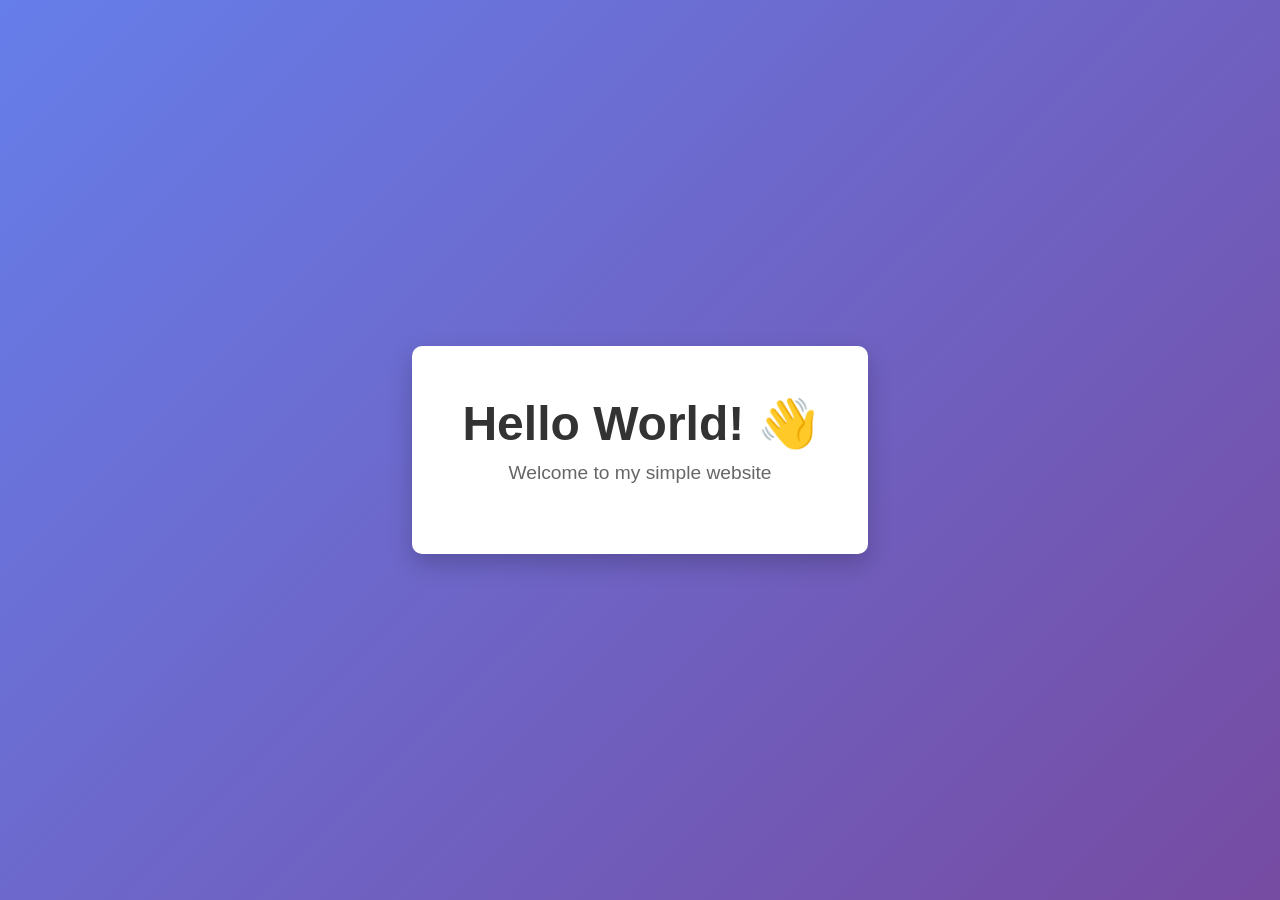
==== index.html @ 0437c4df "Create index.html with simple hello world content" ====
<!DOCTYPE html>
<html lang="en">
<head>
    <meta charset="UTF-8">
    <meta name="viewport" content="width=device-width, initial-scale=1.0">
    <title>Hello World</title>
    <style>
        body {
            display: flex;
            justify-content: center;
            align-items: center;
            height: 100vh;
            margin: 0;
            background: linear-gradient(135deg, #667eea 0%, #764ba2 100%);
            font-family: 'Segoe UI', Tahoma, Geneva, Verdana, sans-serif;
        }
        .container {
            text-align: center;
            background: white;
            padding: 50px;
            border-radius: 10px;
            box-shadow: 0 10px 25px rgba(0, 0, 0, 0.2);
        }
        h1 {
            color: #333;
            font-size: 3em;
            margin: 0;
        }
        p {
            color: #666;
            font-size: 1.2em;
            margin-top: 10px;
        }
    </style>
</head>
<body>
    <div class="container">
        <h1>Hello World! 👋</h1>
        <p>Welcome to my simple website</p>
    </div>
</body>
</html>
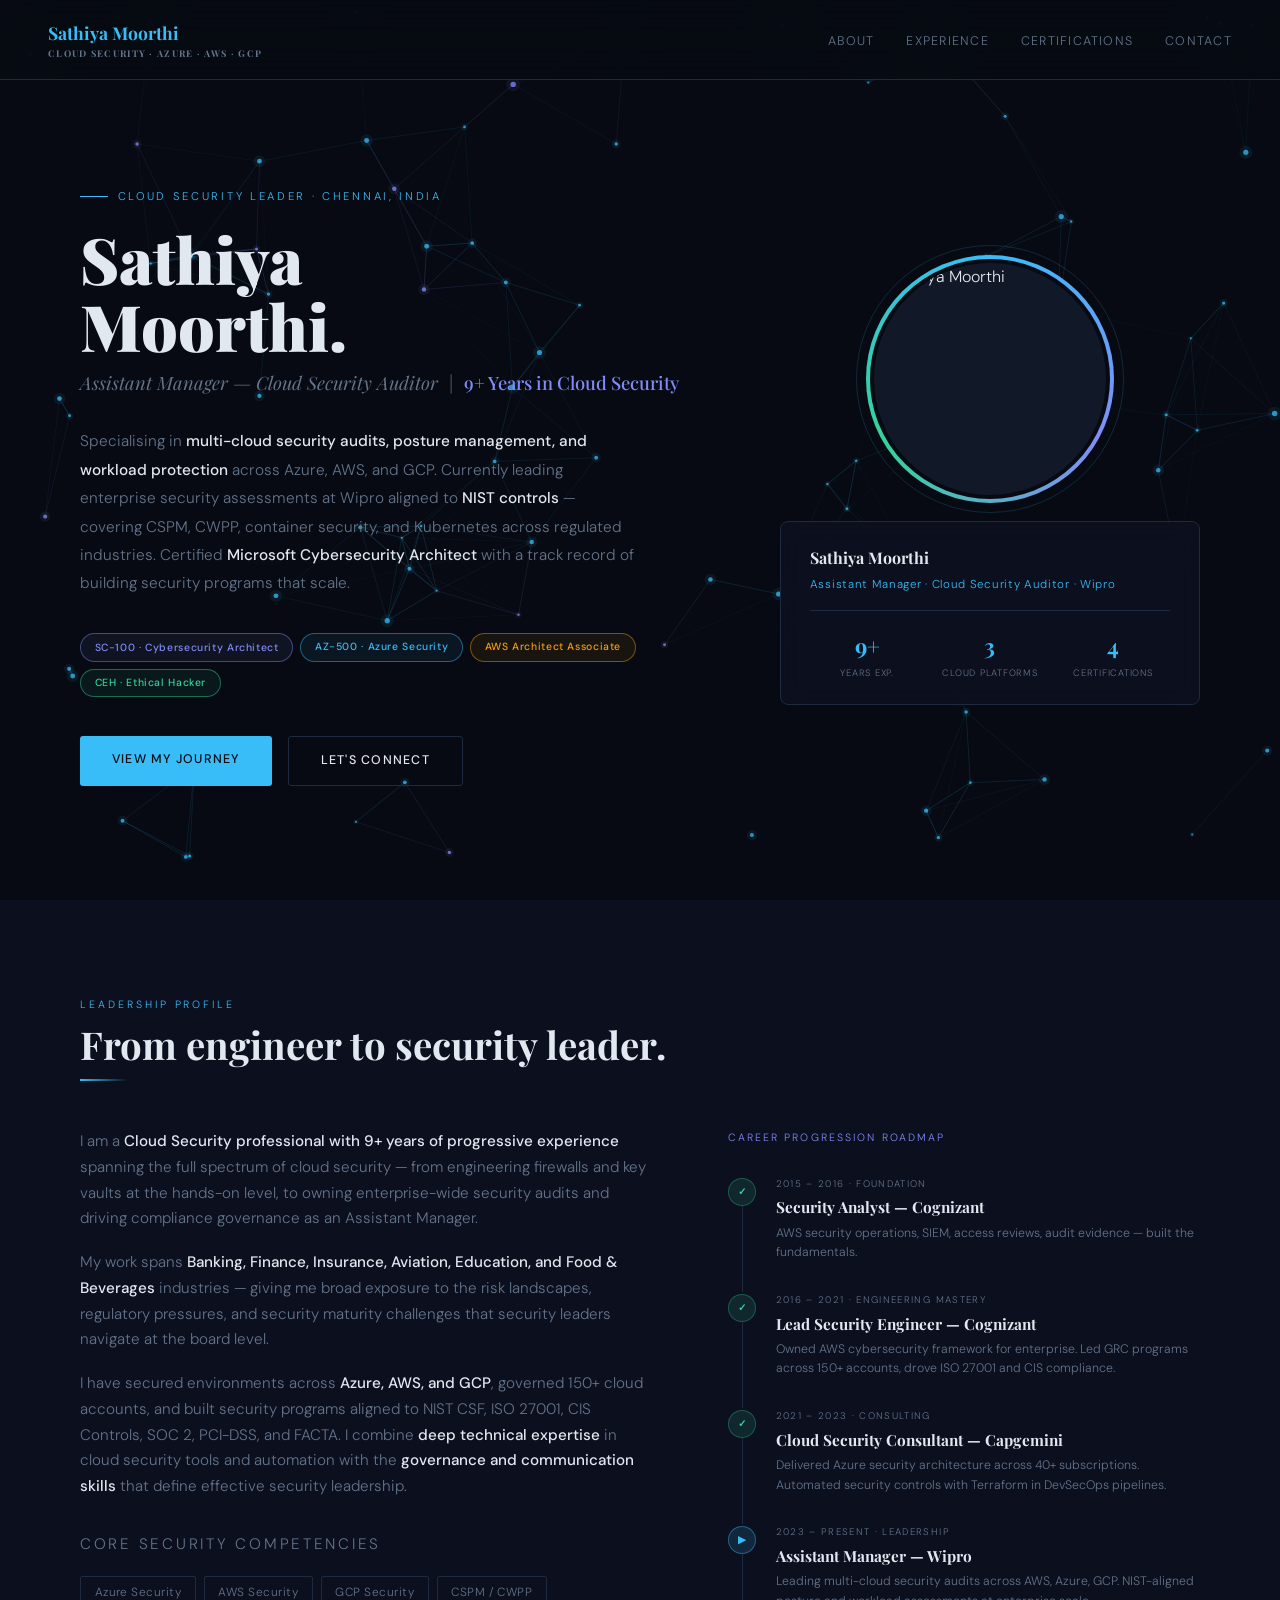
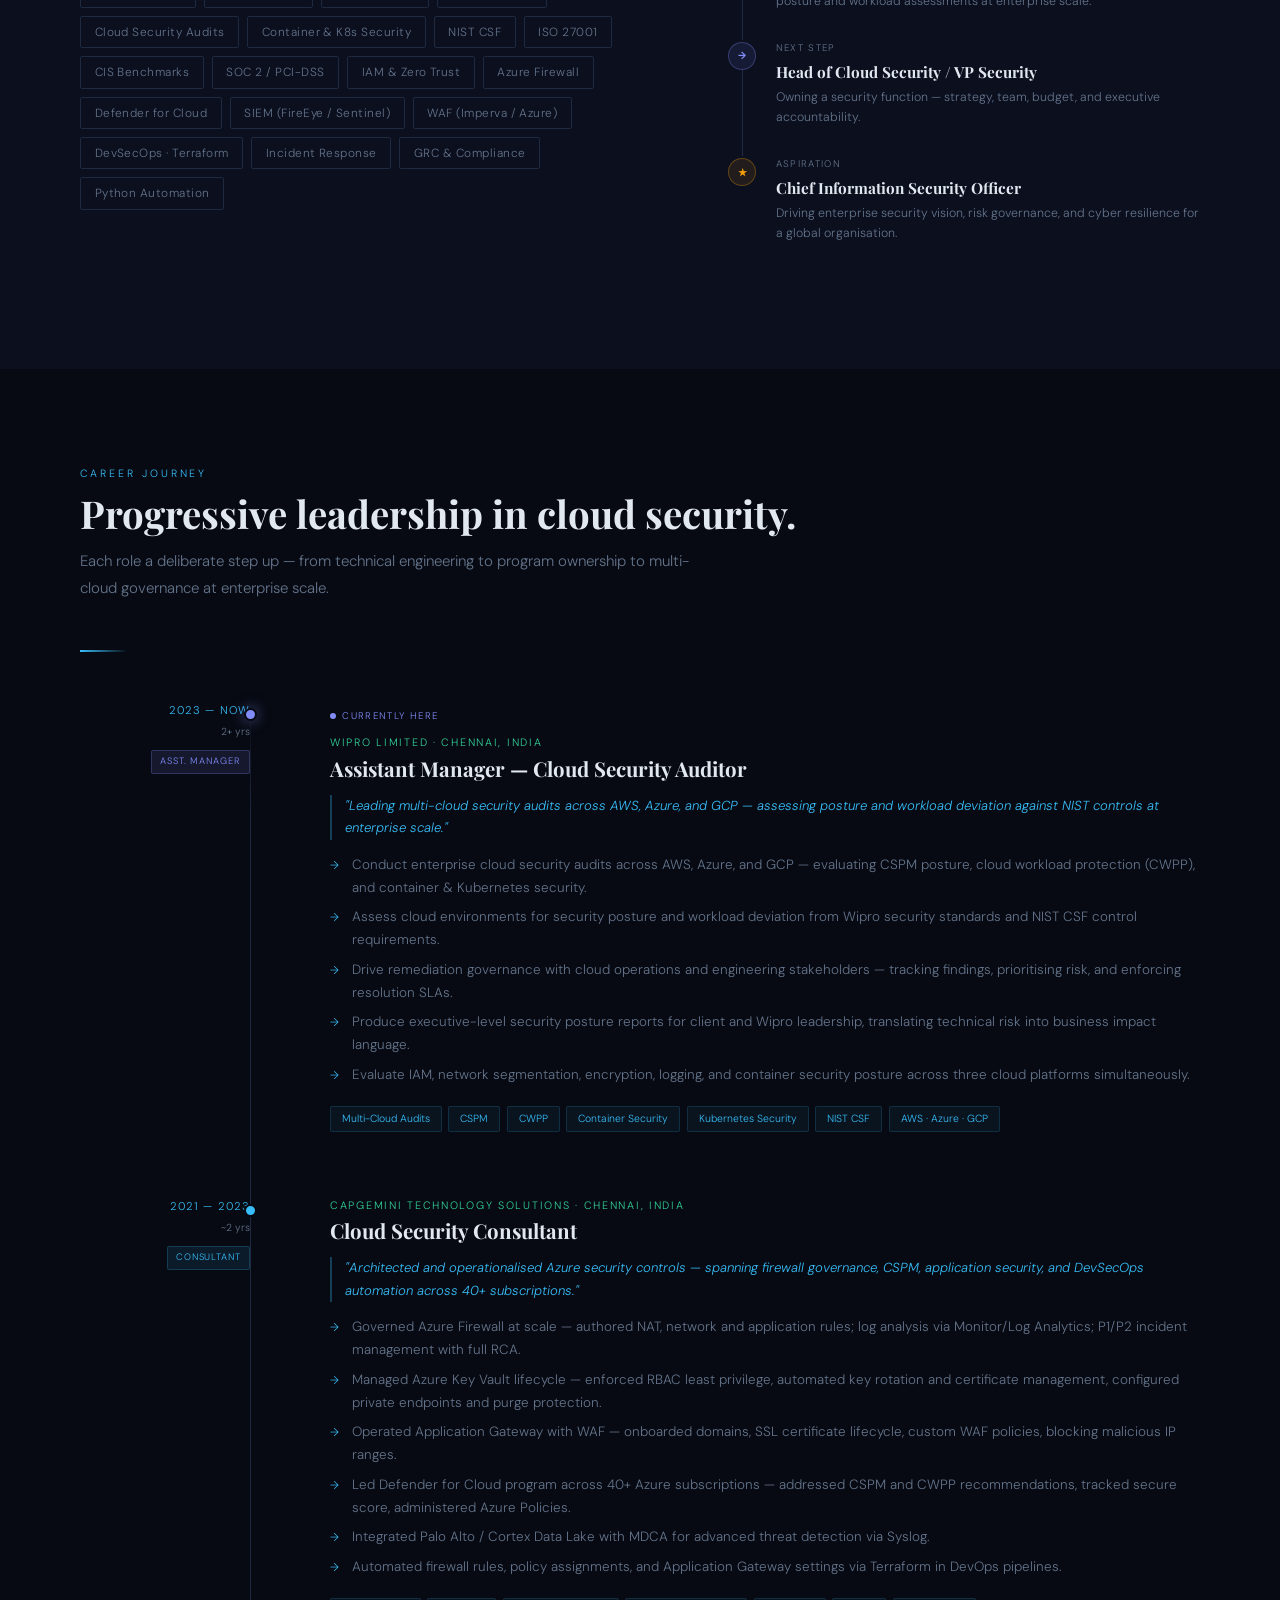
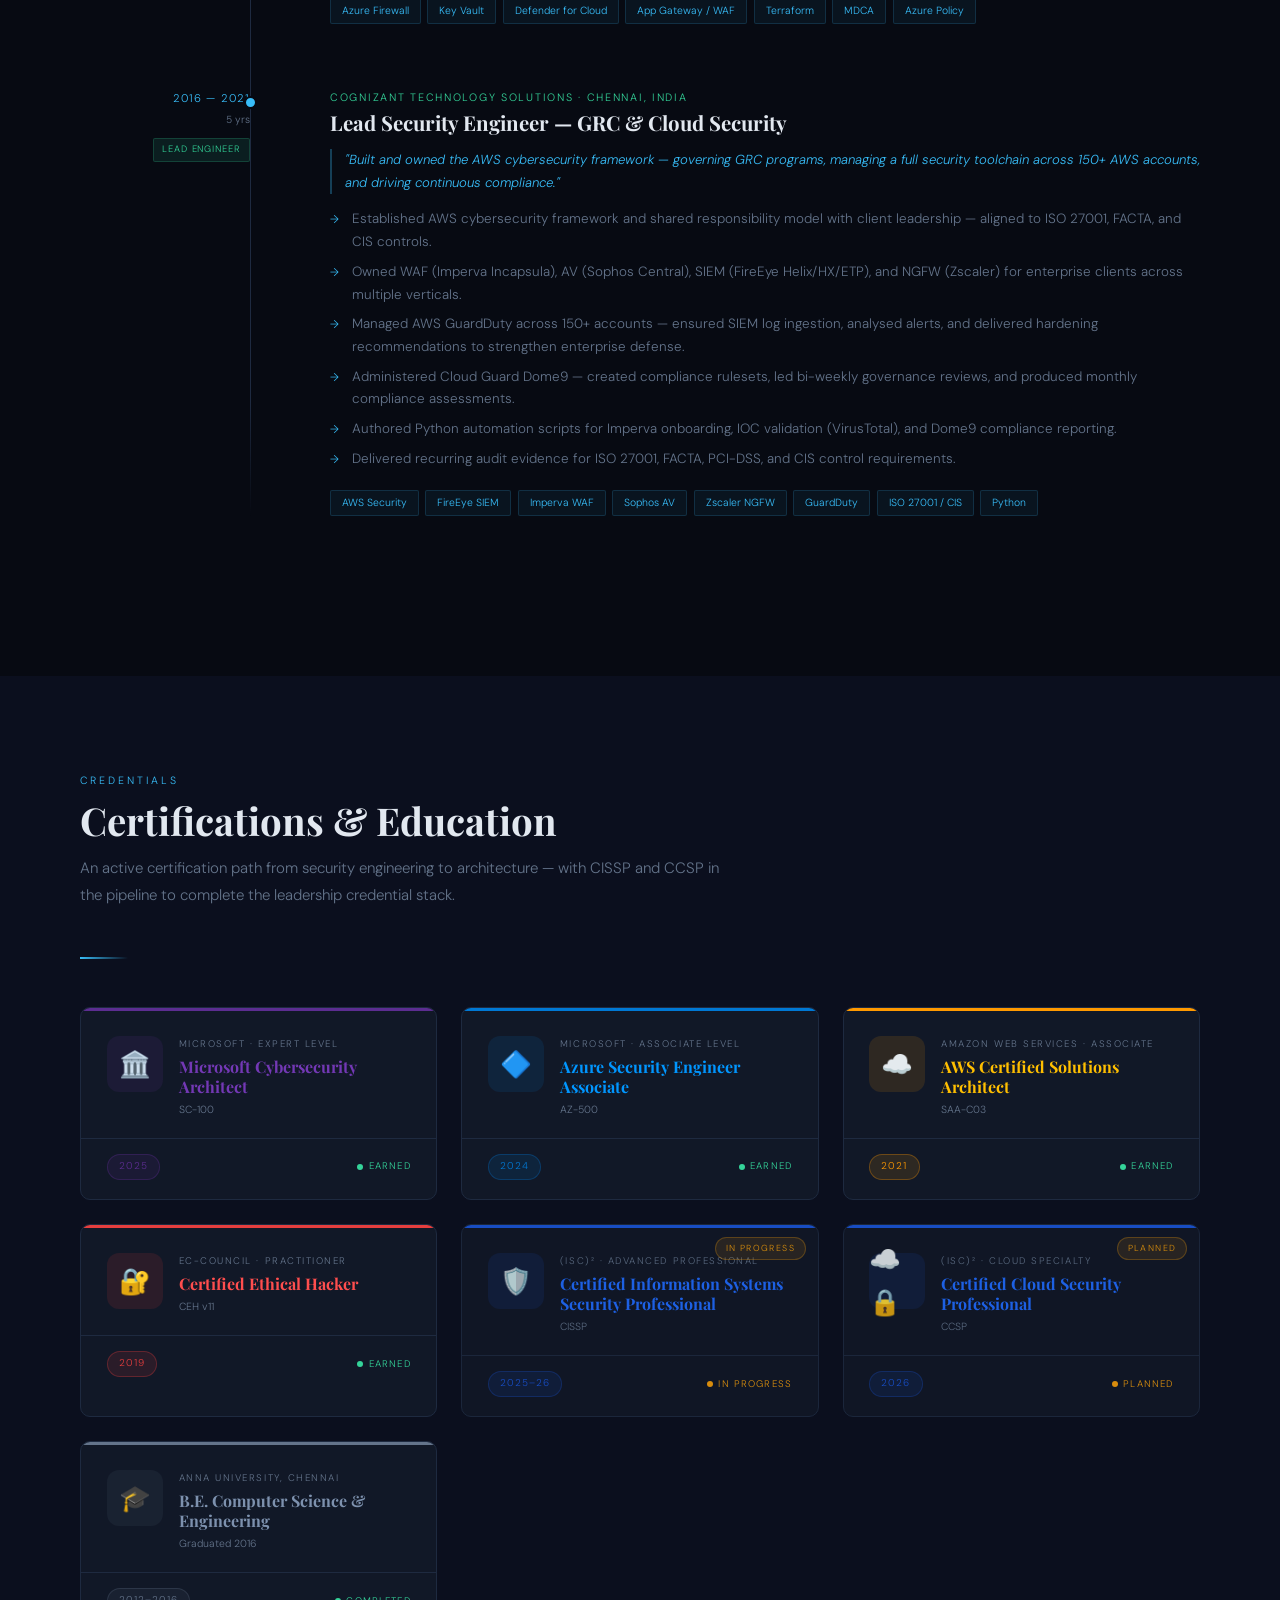
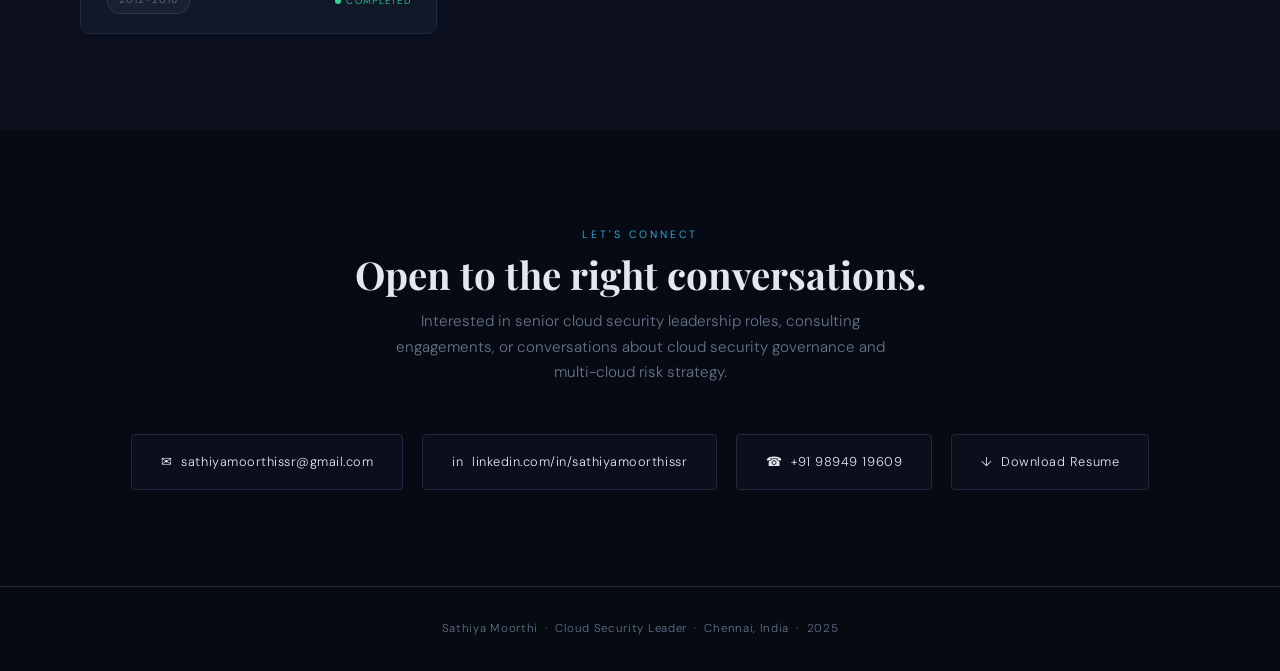
==== commit 19c2fead: "initial comit" ====
--- a/index.html
+++ b/index.html
@@ -1,42 +1,1037 @@
 <!DOCTYPE html>
 <html lang="en">
 <head>
-    <meta charset="UTF-8">
-    <meta name="viewport" content="width=device-width, initial-scale=1.0">
-    <title>Hello World</title>
-    <style>
-        body {
-            display: flex;
-            justify-content: center;
-            align-items: center;
-            height: 100vh;
-            margin: 0;
-            background: linear-gradient(135deg, #667eea 0%, #764ba2 100%);
-            font-family: 'Segoe UI', Tahoma, Geneva, Verdana, sans-serif;
-        }
-        .container {
-            text-align: center;
-            background: white;
-            padding: 50px;
-            border-radius: 10px;
-            box-shadow: 0 10px 25px rgba(0, 0, 0, 0.2);
-        }
-        h1 {
-            color: #333;
-            font-size: 3em;
-            margin: 0;
-        }
-        p {
-            color: #666;
-            font-size: 1.2em;
-            margin-top: 10px;
-        }
-    </style>
+  <meta charset="UTF-8" />
+  <meta name="viewport" content="width=device-width, initial-scale=1.0" />
+  <title>Sathiya Moorthi — Cloud Security Leader</title>
+  <link href="https://fonts.googleapis.com/css2?family=Playfair+Display:wght@400;700;900&family=DM+Sans:wght@300;400;500;600&display=swap" rel="stylesheet" />
+  <style>
+    *, *::before, *::after { box-sizing: border-box; margin: 0; padding: 0; }
+
+    :root {
+      --bg: #070a12;
+      --surface: #0d1120;
+      --surface2: #111827;
+      --border: #1e2a40;
+      --accent: #38bdf8;
+      --accent2: #818cf8;
+      --accent3: #34d399;
+      --gold: #f59e0b;
+      --text: #e2e8f0;
+      --muted: #64748b;
+      --font-display: 'Playfair Display', serif;
+      --font-body: 'DM Sans', sans-serif;
+    }
+
+    html { scroll-behavior: smooth; }
+
+    body {
+      background: var(--bg);
+      color: var(--text);
+      font-family: var(--font-body);
+      font-weight: 300;
+      line-height: 1.7;
+      overflow-x: hidden;
+    }
+
+    /* ══════════════════════════════════════
+       NETWORK CANVAS — full-page background
+    ══════════════════════════════════════ */
+    #network-canvas {
+      position: fixed;
+      inset: 0;
+      z-index: 0;
+      pointer-events: none;
+    }
+
+    /* everything above the canvas */
+    nav, section, footer { position: relative; z-index: 2; }
+
+    /* ══════════════════════════════════════
+       NAV
+    ══════════════════════════════════════ */
+    nav {
+      position: fixed;
+      top: 0; left: 0; right: 0;
+      z-index: 50;
+      display: flex;
+      justify-content: space-between;
+      align-items: center;
+      padding: 1.1rem 3rem;
+      backdrop-filter: blur(20px);
+      background: rgba(7,10,18,0.80);
+      border-bottom: 1px solid var(--border);
+    }
+    .nav-logo {
+      font-family: var(--font-display);
+      font-size: 1.1rem;
+      font-weight: 700;
+      color: var(--accent);
+    }
+    .nav-badge {
+      font-size: 0.58rem;
+      letter-spacing: 0.14em;
+      text-transform: uppercase;
+      color: var(--muted);
+      display: block;
+      margin-top: -2px;
+    }
+    .nav-links { display: flex; gap: 2rem; list-style: none; }
+    .nav-links a {
+      color: var(--muted);
+      text-decoration: none;
+      font-size: 0.78rem;
+      letter-spacing: 0.1em;
+      text-transform: uppercase;
+      transition: color 0.2s;
+    }
+    .nav-links a:hover { color: var(--accent); }
+
+    /* ══════════════════════════════════════
+       HERO
+    ══════════════════════════════════════ */
+    #hero {
+      min-height: 100vh;
+      display: grid;
+      grid-template-columns: 1fr 420px;
+      align-items: center;
+      padding: 8rem 5rem 4rem;
+      gap: 4rem;
+    }
+
+    .hero-text { position: relative; }
+
+    .hero-label {
+      display: inline-flex;
+      align-items: center;
+      gap: 0.6rem;
+      font-size: 0.7rem;
+      letter-spacing: 0.24em;
+      text-transform: uppercase;
+      color: var(--accent);
+      margin-bottom: 1.2rem;
+      opacity: 0;
+      animation: fadeUp 0.8s 0.2s forwards;
+    }
+    .hero-label::before { content: ''; width: 28px; height: 1px; background: var(--accent); }
+
+    .hero-name {
+      font-family: var(--font-display);
+      font-size: clamp(2.8rem, 5vw, 4.8rem);
+      font-weight: 900;
+      line-height: 1.05;
+      margin-bottom: 0.5rem;
+      opacity: 0;
+      animation: fadeUp 0.8s 0.35s forwards;
+    }
+
+    .hero-role {
+      font-size: clamp(0.9rem, 1.6vw, 1.15rem);
+      color: var(--muted);
+      font-style: italic;
+      font-family: var(--font-display);
+      margin-bottom: 1.8rem;
+      opacity: 0;
+      animation: fadeUp 0.8s 0.5s forwards;
+    }
+    .hero-role span { color: var(--accent2); font-style: normal; font-weight: 500; }
+
+    .hero-bio {
+      font-size: 0.96rem;
+      color: var(--muted);
+      max-width: 560px;
+      margin-bottom: 2.2rem;
+      line-height: 1.85;
+      opacity: 0;
+      animation: fadeUp 0.8s 0.65s forwards;
+    }
+    .hero-bio strong { color: var(--text); font-weight: 500; }
+
+    /* pill badges row */
+    .badge-row {
+      display: flex;
+      flex-wrap: wrap;
+      gap: 0.45rem;
+      margin-bottom: 2.4rem;
+      opacity: 0;
+      animation: fadeUp 0.8s 0.8s forwards;
+    }
+    .pill {
+      padding: 0.28rem 0.85rem;
+      border-radius: 100px;
+      font-size: 0.65rem;
+      letter-spacing: 0.06em;
+      font-weight: 500;
+      border: 1px solid;
+    }
+    .pill-blue  { border-color: rgba(56,189,248,0.45); color: var(--accent);  background: rgba(56,189,248,0.07); }
+    .pill-violet{ border-color: rgba(129,140,248,0.45); color: var(--accent2); background: rgba(129,140,248,0.07); }
+    .pill-green { border-color: rgba(52,211,153,0.45);  color: var(--accent3); background: rgba(52,211,153,0.07); }
+    .pill-gold  { border-color: rgba(245,158,11,0.45);  color: var(--gold);    background: rgba(245,158,11,0.07); }
+
+    .hero-cta {
+      display: flex; gap: 1rem;
+      opacity: 0; animation: fadeUp 0.8s 0.95s forwards;
+    }
+    .btn-primary, .btn-outline {
+      padding: 0.85rem 2rem;
+      border-radius: 3px;
+      font-family: var(--font-body);
+      font-size: 0.78rem;
+      letter-spacing: 0.1em;
+      text-transform: uppercase;
+      text-decoration: none;
+      font-weight: 500;
+      transition: all 0.25s;
+    }
+    .btn-primary { background: var(--accent); color: #070a12; border: none; }
+    .btn-primary:hover { background: #67d2fc; transform: translateY(-2px); box-shadow: 0 8px 28px rgba(56,189,248,0.28); }
+    .btn-outline { background: transparent; color: var(--text); border: 1px solid var(--border); }
+    .btn-outline:hover { border-color: var(--accent); color: var(--accent); transform: translateY(-2px); }
+
+    /* ── HERO VISUAL CARD ── */
+    .hero-visual {
+      display: flex;
+      flex-direction: column;
+      align-items: center;
+      gap: 1.4rem;
+      opacity: 0;
+      animation: fadeIn 1s 0.6s forwards;
+    }
+
+    /* Photo frame */
+    .photo-frame {
+      position: relative;
+      width: 240px;
+      height: 240px;
+    }
+    .photo-ring {
+      position: absolute;
+      inset: -4px;
+      border-radius: 50%;
+      background: conic-gradient(from 0deg, var(--accent), var(--accent2), var(--accent3), var(--accent));
+      animation: spin 14s linear infinite;
+      z-index: 0;
+    }
+    @keyframes spin { to { transform: rotate(360deg); } }
+    .photo-inner {
+      position: relative;
+      z-index: 1;
+      width: 100%;
+      height: 100%;
+      border-radius: 50%;
+      overflow: hidden;
+      background: var(--surface2);
+      border: 4px solid var(--bg);
+      display: flex;
+      align-items: center;
+      justify-content: center;
+    }
+    /* When you add your photo, set src on the <img> tag.
+       The fallback initials will hide automatically. */
+    .photo-inner img {
+      width: 100%;
+      height: 100%;
+      object-fit: cover;
+      object-position: center top;
+      display: block;
+    }
+    .photo-fallback {
+      font-family: var(--font-display);
+      font-size: 4rem;
+      font-weight: 900;
+      color: var(--accent);
+      line-height: 1;
+      text-align: center;
+    }
+    .photo-fallback small {
+      display: block;
+      font-size: 0.5rem;
+      letter-spacing: 0.18em;
+      text-transform: uppercase;
+      color: var(--muted);
+      margin-top: 4px;
+      font-family: var(--font-body);
+    }
+
+    /* pulse ring */
+    .photo-frame::after {
+      content: '';
+      position: absolute;
+      inset: -14px;
+      border-radius: 50%;
+      border: 1px solid rgba(56,189,248,0.18);
+      animation: pulseRing 3s ease-in-out infinite;
+    }
+    @keyframes pulseRing {
+      0%, 100% { transform: scale(1); opacity: 0.5; }
+      50% { transform: scale(1.06); opacity: 0; }
+    }
+
+    /* Info card */
+    .profile-card {
+      background: rgba(13,17,32,0.85);
+      border: 1px solid var(--border);
+      border-radius: 8px;
+      padding: 1.4rem 1.8rem;
+      width: 100%;
+      backdrop-filter: blur(12px);
+    }
+    .profile-card-name {
+      font-family: var(--font-display);
+      font-size: 1rem;
+      font-weight: 700;
+      margin-bottom: 0.2rem;
+    }
+    .profile-card-title {
+      font-size: 0.72rem;
+      color: var(--accent);
+      letter-spacing: 0.06em;
+      margin-bottom: 1rem;
+    }
+    .profile-stats {
+      display: grid;
+      grid-template-columns: repeat(3, 1fr);
+      gap: 0.5rem;
+      text-align: center;
+      border-top: 1px solid var(--border);
+      padding-top: 1rem;
+    }
+    .pstat-num { font-family: var(--font-display); font-size: 1.4rem; font-weight: 700; color: var(--accent); }
+    .pstat-lbl { font-size: 0.58rem; text-transform: uppercase; letter-spacing: 0.08em; color: var(--muted); margin-top: 1px; }
+
+    @keyframes fadeUp { from { opacity: 0; transform: translateY(26px); } to { opacity: 1; transform: translateY(0); } }
+    @keyframes fadeIn { from { opacity: 0; } to { opacity: 1; } }
+
+    /* ══════════════════════════════════════
+       SHARED SECTION STYLES
+    ══════════════════════════════════════ */
+    section { padding: 6rem 5rem; }
+    .section-label { font-size: 0.66rem; letter-spacing: 0.28em; text-transform: uppercase; color: var(--accent); margin-bottom: 0.5rem; }
+    .section-title { font-family: var(--font-display); font-size: clamp(1.8rem, 3vw, 2.7rem); font-weight: 700; margin-bottom: 0.8rem; line-height: 1.15; }
+    .section-intro { color: var(--muted); max-width: 640px; margin-bottom: 3rem; font-size: 0.94rem; line-height: 1.8; }
+    .section-divider { width: 48px; height: 2px; background: linear-gradient(90deg, var(--accent), transparent); margin-bottom: 3rem; }
+
+    /* ══════════════════════════════════════
+       ABOUT
+    ══════════════════════════════════════ */
+    #about { background: rgba(13,17,32,0.92); backdrop-filter: blur(8px); }
+    .about-grid { display: grid; grid-template-columns: 1.1fr 0.9fr; gap: 4.5rem; align-items: start; }
+    .about-text p { color: var(--muted); margin-bottom: 1.1rem; font-size: 0.95rem; }
+    .about-text strong { color: var(--text); font-weight: 500; }
+    .skills-section-title { font-size: 0.65rem; letter-spacing: 0.18em; text-transform: uppercase; color: var(--accent3); margin-bottom: 1rem; margin-top: 2rem; }
+    .skills-list { display: flex; flex-wrap: wrap; gap: 0.5rem; }
+    .skill-tag { padding: 0.32rem 0.85rem; border: 1px solid var(--border); border-radius: 2px; font-size: 0.74rem; color: var(--muted); letter-spacing: 0.04em; transition: all 0.2s; cursor: default; }
+    .skill-tag:hover { border-color: var(--accent); color: var(--accent); }
+
+    /* Roadmap */
+    .roadmap-title { font-size: 0.66rem; letter-spacing: 0.2em; text-transform: uppercase; color: var(--accent2); margin-bottom: 1.8rem; }
+    .ciso-roadmap { display: flex; flex-direction: column; }
+    .roadmap-item { display: flex; gap: 1.2rem; padding-bottom: 1.8rem; position: relative; }
+    .roadmap-item:not(:last-child)::before { content: ''; position: absolute; left: 14px; top: 30px; bottom: 0; width: 1px; background: var(--border); }
+    .roadmap-dot { width: 28px; height: 28px; min-width: 28px; border-radius: 50%; display: flex; align-items: center; justify-content: center; font-size: 0.65rem; font-weight: 700; margin-top: 2px; }
+    .dot-done { background: rgba(52,211,153,0.12); color: var(--accent3); border: 1px solid rgba(52,211,153,0.3); }
+    .dot-now  { background: rgba(56,189,248,0.14); color: var(--accent);  border: 1px solid rgba(56,189,248,0.4); }
+    .dot-next { background: rgba(129,140,248,0.10); color: var(--accent2); border: 1px solid rgba(129,140,248,0.3); }
+    .dot-goal { background: rgba(245,158,11,0.10); color: var(--gold);    border: 1px solid rgba(245,158,11,0.3); }
+    .roadmap-phase { font-size: 0.6rem; letter-spacing: 0.14em; text-transform: uppercase; color: var(--muted); margin-bottom: 0.15rem; }
+    .roadmap-role { font-family: var(--font-display); font-size: 0.96rem; font-weight: 700; margin-bottom: 0.2rem; }
+    .roadmap-desc { font-size: 0.77rem; color: var(--muted); line-height: 1.6; }
+
+    /* ══════════════════════════════════════
+       EXPERIENCE
+    ══════════════════════════════════════ */
+    #experience { background: transparent; }
+    .timeline { position: relative; }
+    .timeline::before { content: ''; position: absolute; left: 170px; top: 0; bottom: 0; width: 1px; background: linear-gradient(to bottom, transparent, var(--border) 8%, var(--border) 92%, transparent); }
+    .exp-item { display: grid; grid-template-columns: 170px 1fr; gap: 0 3rem; margin-bottom: 4rem; position: relative; opacity: 0; transform: translateX(-18px); transition: opacity 0.6s, transform 0.6s; }
+    .exp-item.visible { opacity: 1; transform: translateX(0); }
+    .exp-dates { text-align: right; padding-top: 0.1rem; }
+    .exp-year { font-size: 0.7rem; letter-spacing: 0.1em; text-transform: uppercase; color: var(--accent); }
+    .exp-duration { font-size: 0.64rem; color: var(--muted); margin-top: 0.15rem; }
+    .exp-level { font-size: 0.58rem; letter-spacing: 0.1em; text-transform: uppercase; margin-top: 0.6rem; padding: 0.2rem 0.5rem; border-radius: 2px; display: inline-block; }
+    .level-mgr  { background: rgba(129,140,248,0.12); color: var(--accent2); border: 1px solid rgba(129,140,248,0.25); }
+    .level-lead { background: rgba(56,189,248,0.10);  color: var(--accent);  border: 1px solid rgba(56,189,248,0.2); }
+    .level-eng  { background: rgba(52,211,153,0.10);  color: var(--accent3); border: 1px solid rgba(52,211,153,0.2); }
+    .exp-dot { position: absolute; left: 164px; top: 8px; width: 13px; height: 13px; border-radius: 50%; background: var(--accent); border: 2px solid var(--bg); z-index: 1; }
+    .exp-dot.now { background: var(--accent2); box-shadow: 0 0 14px rgba(129,140,248,0.55); }
+    .exp-content { padding-left: 2rem; }
+    .exp-live { display: inline-flex; align-items: center; gap: 0.4rem; font-size: 0.6rem; letter-spacing: 0.14em; text-transform: uppercase; color: var(--accent2); margin-bottom: 0.6rem; }
+    .exp-live::before { content: ''; width: 6px; height: 6px; border-radius: 50%; background: var(--accent2); animation: livepulse 1.5s ease-in-out infinite; }
+    @keyframes livepulse { 0%,100%{opacity:1;transform:scale(1)} 50%{opacity:0.4;transform:scale(1.4)} }
+    .exp-company { font-size: 0.67rem; letter-spacing: 0.16em; text-transform: uppercase; color: var(--accent3); margin-bottom: 0.25rem; }
+    .exp-role { font-family: var(--font-display); font-size: 1.28rem; font-weight: 700; margin-bottom: 0.8rem; line-height: 1.3; }
+    .exp-impact { font-size: 0.82rem; color: var(--accent); margin-bottom: 0.9rem; font-style: italic; border-left: 2px solid rgba(56,189,248,0.3); padding-left: 0.8rem; }
+    .exp-bullets { list-style: none; margin-bottom: 1.2rem; display: flex; flex-direction: column; gap: 0.42rem; }
+    .exp-bullets li { font-size: 0.84rem; color: var(--muted); padding-left: 1.4rem; position: relative; }
+    .exp-bullets li::before { content: '→'; position: absolute; left: 0; color: var(--accent); font-size: 0.72rem; top: 2px; }
+    .exp-tags { display: flex; flex-wrap: wrap; gap: 0.42rem; }
+    .exp-tag { font-size: 0.65rem; padding: 0.2rem 0.68rem; background: rgba(56,189,248,0.06); border: 1px solid rgba(56,189,248,0.16); color: var(--accent); border-radius: 2px; }
+
+    /* ══════════════════════════════════════
+       CERTIFICATIONS
+    ══════════════════════════════════════ */
+    #certifications { background: rgba(13,17,32,0.92); backdrop-filter: blur(8px); }
+    .cert-grid { display: grid; grid-template-columns: repeat(auto-fill, minmax(280px, 1fr)); gap: 1.5rem; }
+
+    /* Badge card */
+    .cert-card {
+      background: var(--surface2);
+      border: 1px solid var(--border);
+      border-radius: 10px;
+      padding: 0;
+      overflow: hidden;
+      transition: transform 0.25s, box-shadow 0.25s;
+      position: relative;
+    }
+    .cert-card:hover { transform: translateY(-6px); box-shadow: 0 20px 48px rgba(0,0,0,0.4); }
+
+    .cert-card-top {
+      padding: 1.6rem 1.6rem 1.2rem;
+      display: flex;
+      align-items: flex-start;
+      gap: 1rem;
+    }
+    .cert-icon {
+      width: 56px; height: 56px; min-width: 56px;
+      border-radius: 12px;
+      display: flex; align-items: center; justify-content: center;
+      font-size: 1.6rem;
+      flex-shrink: 0;
+    }
+    .cert-meta { flex: 1; }
+    .cert-issuer { font-size: 0.6rem; letter-spacing: 0.16em; text-transform: uppercase; color: var(--muted); margin-bottom: 0.3rem; }
+    .cert-name { font-family: var(--font-display); font-size: 1rem; font-weight: 700; line-height: 1.25; margin-bottom: 0.25rem; }
+    .cert-code { font-size: 0.65rem; color: var(--muted); }
+
+    .cert-card-bottom {
+      padding: 0.9rem 1.6rem 1.2rem;
+      border-top: 1px solid var(--border);
+      display: flex;
+      align-items: center;
+      justify-content: space-between;
+    }
+    .cert-year-badge {
+      font-size: 0.62rem;
+      letter-spacing: 0.1em;
+      text-transform: uppercase;
+      padding: 0.22rem 0.7rem;
+      border-radius: 100px;
+      border: 1px solid;
+    }
+    .cert-status {
+      font-size: 0.6rem;
+      letter-spacing: 0.12em;
+      text-transform: uppercase;
+      display: flex;
+      align-items: center;
+      gap: 0.35rem;
+    }
+    .cert-status::before { content: ''; width: 6px; height: 6px; border-radius: 50%; }
+    .status-earned .cert-status::before { background: var(--accent3); }
+    .status-planned .cert-status { color: var(--gold); }
+    .status-planned .cert-status::before { background: var(--gold); animation: livepulse 2s ease-in-out infinite; }
+
+    /* Colour themes per cert */
+    .cert-ms    { --c: #0078d4; --clight: rgba(0,120,212,0.12); --cborder: rgba(0,120,212,0.3); }
+    .cert-ms-arch { --c: #5c2d91; --clight: rgba(92,45,145,0.14); --cborder: rgba(92,45,145,0.35); }
+    .cert-aws   { --c: #ff9900; --clight: rgba(255,153,0,0.12);  --cborder: rgba(255,153,0,0.3); }
+    .cert-ec2   { --c: #e53e3e; --clight: rgba(229,62,62,0.12);  --cborder: rgba(229,62,62,0.3); }
+    .cert-gcp   { --c: #34a853; --clight: rgba(52,168,83,0.12);  --cborder: rgba(52,168,83,0.3); }
+    .cert-isc2  { --c: #1a56db; --clight: rgba(26,86,219,0.12);  --cborder: rgba(26,86,219,0.3); }
+    .cert-edu   { --c: #64748b; --clight: rgba(100,116,139,0.10); --cborder: rgba(100,116,139,0.25); }
+
+    .cert-card .cert-icon { background: var(--clight); }
+    .cert-card .cert-name { color: var(--c); filter: brightness(1.25); }
+    .cert-card-top { border-top: 3px solid var(--c); }
+    .cert-year-badge { border-color: var(--cborder); color: var(--c); background: var(--clight); }
+    .status-earned .cert-status { color: var(--accent3); }
+
+    /* planned dim overlay */
+    .cert-card.planned { opacity: 0.88; }
+    .cert-card.planned::before {
+      content: 'IN PROGRESS';
+      position: absolute;
+      top: 12px; right: 12px;
+      font-size: 0.55rem;
+      letter-spacing: 0.16em;
+      padding: 0.2rem 0.6rem;
+      border-radius: 100px;
+      background: rgba(245,158,11,0.12);
+      border: 1px solid rgba(245,158,11,0.3);
+      color: var(--gold);
+    }
+    .cert-card.planned-future::before { content: 'PLANNED'; }
+
+    /* ══════════════════════════════════════
+       CONTACT
+    ══════════════════════════════════════ */
+    #contact { background: transparent; text-align: center; }
+    .contact-sub { color: var(--muted); max-width: 520px; margin: 0 auto 3rem; font-size: 0.95rem; }
+    .contact-links { display: flex; justify-content: center; gap: 1.2rem; flex-wrap: wrap; }
+    .contact-link { display: flex; align-items: center; gap: 0.6rem; padding: 1rem 1.8rem; border: 1px solid var(--border); border-radius: 4px; text-decoration: none; color: var(--text); font-size: 0.8rem; letter-spacing: 0.04em; transition: all 0.22s; background: rgba(13,17,32,0.7); }
+    .contact-link:hover { border-color: var(--accent); color: var(--accent); transform: translateY(-3px); box-shadow: 0 10px 28px rgba(56,189,248,0.12); }
+
+    footer { text-align: center; padding: 2rem; border-top: 1px solid var(--border); font-size: 0.72rem; color: var(--muted); letter-spacing: 0.06em; background: rgba(7,10,18,0.9); }
+
+    /* ══════════════════════════════════════
+       RESPONSIVE
+    ══════════════════════════════════════ */
+    @media (max-width: 960px) {
+      nav { padding: 1rem 1.4rem; }
+      .nav-links { gap: 1.2rem; }
+      #hero { grid-template-columns: 1fr; padding: 7rem 2rem 3rem; }
+      .hero-visual { display: none; }
+      section { padding: 4rem 2rem; }
+      .about-grid { grid-template-columns: 1fr; gap: 3rem; }
+      .timeline::before { left: 0; }
+      .exp-item { grid-template-columns: 1fr; }
+      .exp-dates { text-align: left; }
+      .exp-dot { display: none; }
+      .exp-content { padding-left: 0; }
+    }
+  </style>
 </head>
 <body>
-    <div class="container">
-        <h1>Hello World! 👋</h1>
-        <p>Welcome to my simple website</p>
-    </div>
+
+<!-- ANIMATED NETWORK BACKGROUND -->
+<canvas id="network-canvas"></canvas>
+
+<!-- NAV -->
+<nav>
+  <div class="nav-logo">
+    Sathiya Moorthi
+    <span class="nav-badge">Cloud Security · Azure · AWS · GCP</span>
+  </div>
+  <ul class="nav-links">
+    <li><a href="#about">About</a></li>
+    <li><a href="#experience">Experience</a></li>
+    <li><a href="#certifications">Certifications</a></li>
+    <li><a href="#contact">Contact</a></li>
+  </ul>
+</nav>
+
+<!-- HERO -->
+<section id="hero">
+  <div class="hero-text">
+    <p class="hero-label">Cloud Security Leader · Chennai, India</p>
+    <h1 class="hero-name">Sathiya<br/>Moorthi.</h1>
+    <p class="hero-role">Assistant Manager — Cloud Security Auditor &nbsp;|&nbsp; <span>9+ Years in Cloud Security</span></p>
+    <p class="hero-bio">
+      Specialising in <strong>multi-cloud security audits, posture management, and workload protection</strong> across Azure, AWS, and GCP.
+      Currently leading enterprise security assessments at Wipro aligned to <strong>NIST controls</strong> — covering CSPM, CWPP, container security, and Kubernetes across regulated industries.
+      Certified <strong>Microsoft Cybersecurity Architect</strong> with a track record of building security programs that scale.
+    </p>
+
+    <div class="badge-row">
+      <span class="pill pill-violet">SC-100 · Cybersecurity Architect</span>
+      <span class="pill pill-blue">AZ-500 · Azure Security</span>
+      <span class="pill pill-gold">AWS Architect Associate</span>
+      <span class="pill pill-green">CEH · Ethical Hacker</span>
+    </div>
+
+    <div class="hero-cta">
+      <a href="#experience" class="btn-primary">View My Journey</a>
+      <a href="#contact" class="btn-outline">Let's Connect</a>
+    </div>
+  </div>
+
+  <div class="hero-visual">
+    <!-- ════════════════════════════════════════
+         PHOTO: Replace the placeholder below.
+         1) Save your photo as  profile.jpg
+            next to this  index.html  file.
+         2) Change  src=""  to  src="profile.jpg"
+         3) Delete the .photo-fallback <div>
+    ════════════════════════════════════════ -->
+    <div class="photo-frame">
+      <div class="photo-ring"></div>
+      <div class="photo-inner">
+         <img src="profile.jpg" alt="Sathiya Moorthi"> 
+        <!--<div class="photo-fallback">
+          SM
+          <small>Cloud Security</small>
+        </div>-->
+      </div>
+    </div>
+
+    <div class="profile-card">
+      <div class="profile-card-name">Sathiya Moorthi</div>
+      <div class="profile-card-title">Assistant Manager · Cloud Security Auditor · Wipro</div>
+      <div class="profile-stats">
+        <div>
+          <div class="pstat-num">9+</div>
+          <div class="pstat-lbl">Years Exp.</div>
+        </div>
+        <div>
+          <div class="pstat-num">3</div>
+          <div class="pstat-lbl">Cloud Platforms</div>
+        </div>
+        <div>
+          <div class="pstat-num">4</div>
+          <div class="pstat-lbl">Certifications</div>
+        </div>
+      </div>
+    </div>
+  </div>
+</section>
+
+<!-- ABOUT -->
+<section id="about">
+  <p class="section-label">Leadership Profile</p>
+  <h2 class="section-title">From engineer to security leader.</h2>
+  <div class="section-divider"></div>
+
+  <div class="about-grid">
+    <div class="about-text">
+      <p>
+        I am a <strong>Cloud Security professional with 9+ years of progressive experience</strong> spanning the full spectrum of cloud security — from engineering firewalls and key vaults at the hands-on level, to owning enterprise-wide security audits and driving compliance governance as an Assistant Manager.
+      </p>
+      <p>
+        My work spans <strong>Banking, Finance, Insurance, Aviation, Education, and Food &amp; Beverages</strong> industries — giving me broad exposure to the risk landscapes, regulatory pressures, and security maturity challenges that security leaders navigate at the board level.
+      </p>
+      <p>
+        I have secured environments across <strong>Azure, AWS, and GCP</strong>, governed 150+ cloud accounts, and built security programs aligned to NIST CSF, ISO 27001, CIS Controls, SOC 2, PCI-DSS, and FACTA. I combine <strong>deep technical expertise</strong> in cloud security tools and automation with the <strong>governance and communication skills</strong> that define effective security leadership.
+      </p>
+
+      <p class="skills-section-title">Core Security Competencies</p>
+      <div class="skills-list">
+        <span class="skill-tag">Azure Security</span>
+        <span class="skill-tag">AWS Security</span>
+        <span class="skill-tag">GCP Security</span>
+        <span class="skill-tag">CSPM / CWPP</span>
+        <span class="skill-tag">Cloud Security Audits</span>
+        <span class="skill-tag">Container &amp; K8s Security</span>
+        <span class="skill-tag">NIST CSF</span>
+        <span class="skill-tag">ISO 27001</span>
+        <span class="skill-tag">CIS Benchmarks</span>
+        <span class="skill-tag">SOC 2 / PCI-DSS</span>
+        <span class="skill-tag">IAM &amp; Zero Trust</span>
+        <span class="skill-tag">Azure Firewall</span>
+        <span class="skill-tag">Defender for Cloud</span>
+        <span class="skill-tag">SIEM (FireEye / Sentinel)</span>
+        <span class="skill-tag">WAF (Imperva / Azure)</span>
+        <span class="skill-tag">DevSecOps · Terraform</span>
+        <span class="skill-tag">Incident Response</span>
+        <span class="skill-tag">GRC &amp; Compliance</span>
+        <span class="skill-tag">Python Automation</span>
+      </div>
+    </div>
+
+    <!-- ROADMAP -->
+    <div>
+      <p class="roadmap-title">Career Progression Roadmap</p>
+      <div class="ciso-roadmap">
+        <div class="roadmap-item">
+          <div class="roadmap-dot dot-done">✓</div>
+          <div>
+            <div class="roadmap-phase">2015 – 2016 · Foundation</div>
+            <div class="roadmap-role">Security Analyst — Cognizant</div>
+            <div class="roadmap-desc">AWS security operations, SIEM, access reviews, audit evidence — built the fundamentals.</div>
+          </div>
+        </div>
+        <div class="roadmap-item">
+          <div class="roadmap-dot dot-done">✓</div>
+          <div>
+            <div class="roadmap-phase">2016 – 2021 · Engineering Mastery</div>
+            <div class="roadmap-role">Lead Security Engineer — Cognizant</div>
+            <div class="roadmap-desc">Owned AWS cybersecurity framework for enterprise. Led GRC programs across 150+ accounts, drove ISO 27001 and CIS compliance.</div>
+          </div>
+        </div>
+        <div class="roadmap-item">
+          <div class="roadmap-dot dot-done">✓</div>
+          <div>
+            <div class="roadmap-phase">2021 – 2023 · Consulting</div>
+            <div class="roadmap-role">Cloud Security Consultant — Capgemini</div>
+            <div class="roadmap-desc">Delivered Azure security architecture across 40+ subscriptions. Automated security controls with Terraform in DevSecOps pipelines.</div>
+          </div>
+        </div>
+        <div class="roadmap-item">
+          <div class="roadmap-dot dot-now">▶</div>
+          <div>
+            <div class="roadmap-phase">2023 – Present · Leadership</div>
+            <div class="roadmap-role">Assistant Manager — Wipro</div>
+            <div class="roadmap-desc">Leading multi-cloud security audits across AWS, Azure, GCP. NIST-aligned posture and workload assessments at enterprise scale.</div>
+          </div>
+        </div>
+        <div class="roadmap-item">
+          <div class="roadmap-dot dot-next">→</div>
+          <div>
+            <div class="roadmap-phase">Next Step</div>
+            <div class="roadmap-role">Head of Cloud Security / VP Security</div>
+            <div class="roadmap-desc">Owning a security function — strategy, team, budget, and executive accountability.</div>
+          </div>
+        </div>
+        <div class="roadmap-item">
+          <div class="roadmap-dot dot-goal">★</div>
+          <div>
+            <div class="roadmap-phase">Aspiration</div>
+            <div class="roadmap-role">Chief Information Security Officer</div>
+            <div class="roadmap-desc">Driving enterprise security vision, risk governance, and cyber resilience for a global organisation.</div>
+          </div>
+        </div>
+      </div>
+    </div>
+  </div>
+</section>
+
+<!-- EXPERIENCE -->
+<section id="experience">
+  <p class="section-label">Career Journey</p>
+  <h2 class="section-title">Progressive leadership in cloud security.</h2>
+  <p class="section-intro">Each role a deliberate step up — from technical engineering to program ownership to multi-cloud governance at enterprise scale.</p>
+  <div class="section-divider"></div>
+
+  <div class="timeline">
+
+    <!-- WIPRO -->
+    <div class="exp-item">
+      <div class="exp-dates">
+        <div class="exp-year">2023 — Now</div>
+        <div class="exp-duration">2+ yrs</div>
+        <div class="exp-level level-mgr">Asst. Manager</div>
+      </div>
+      <div class="exp-dot now"></div>
+      <div class="exp-content">
+        <div class="exp-live">Currently Here</div>
+        <p class="exp-company">Wipro Limited · Chennai, India</p>
+        <h3 class="exp-role">Assistant Manager — Cloud Security Auditor</h3>
+        <p class="exp-impact">"Leading multi-cloud security audits across AWS, Azure, and GCP — assessing posture and workload deviation against NIST controls at enterprise scale."</p>
+        <ul class="exp-bullets">
+          <li>Conduct enterprise cloud security audits across AWS, Azure, and GCP — evaluating CSPM posture, cloud workload protection (CWPP), and container &amp; Kubernetes security.</li>
+          <li>Assess cloud environments for security posture and workload deviation from Wipro security standards and NIST CSF control requirements.</li>
+          <li>Drive remediation governance with cloud operations and engineering stakeholders — tracking findings, prioritising risk, and enforcing resolution SLAs.</li>
+          <li>Produce executive-level security posture reports for client and Wipro leadership, translating technical risk into business impact language.</li>
+          <li>Evaluate IAM, network segmentation, encryption, logging, and container security posture across three cloud platforms simultaneously.</li>
+        </ul>
+        <div class="exp-tags">
+          <span class="exp-tag">Multi-Cloud Audits</span><span class="exp-tag">CSPM</span><span class="exp-tag">CWPP</span><span class="exp-tag">Container Security</span><span class="exp-tag">Kubernetes Security</span><span class="exp-tag">NIST CSF</span><span class="exp-tag">AWS · Azure · GCP</span>
+        </div>
+      </div>
+    </div>
+
+    <!-- CAPGEMINI -->
+    <div class="exp-item">
+      <div class="exp-dates">
+        <div class="exp-year">2021 — 2023</div>
+        <div class="exp-duration">~2 yrs</div>
+        <div class="exp-level level-lead">Consultant</div>
+      </div>
+      <div class="exp-dot"></div>
+      <div class="exp-content">
+        <p class="exp-company">Capgemini Technology Solutions · Chennai, India</p>
+        <h3 class="exp-role">Cloud Security Consultant</h3>
+        <p class="exp-impact">"Architected and operationalised Azure security controls — spanning firewall governance, CSPM, application security, and DevSecOps automation across 40+ subscriptions."</p>
+        <ul class="exp-bullets">
+          <li>Governed Azure Firewall at scale — authored NAT, network and application rules; log analysis via Monitor/Log Analytics; P1/P2 incident management with full RCA.</li>
+          <li>Managed Azure Key Vault lifecycle — enforced RBAC least privilege, automated key rotation and certificate management, configured private endpoints and purge protection.</li>
+          <li>Operated Application Gateway with WAF — onboarded domains, SSL certificate lifecycle, custom WAF policies, blocking malicious IP ranges.</li>
+          <li>Led Defender for Cloud program across 40+ Azure subscriptions — addressed CSPM and CWPP recommendations, tracked secure score, administered Azure Policies.</li>
+          <li>Integrated Palo Alto / Cortex Data Lake with MDCA for advanced threat detection via Syslog.</li>
+          <li>Automated firewall rules, policy assignments, and Application Gateway settings via Terraform in DevOps pipelines.</li>
+        </ul>
+        <div class="exp-tags">
+          <span class="exp-tag">Azure Firewall</span><span class="exp-tag">Key Vault</span><span class="exp-tag">Defender for Cloud</span><span class="exp-tag">App Gateway / WAF</span><span class="exp-tag">Terraform</span><span class="exp-tag">MDCA</span><span class="exp-tag">Azure Policy</span>
+        </div>
+      </div>
+    </div>
+
+    <!-- COGNIZANT -->
+    <div class="exp-item">
+      <div class="exp-dates">
+        <div class="exp-year">2016 — 2021</div>
+        <div class="exp-duration">5 yrs</div>
+        <div class="exp-level level-eng">Lead Engineer</div>
+      </div>
+      <div class="exp-dot"></div>
+      <div class="exp-content">
+        <p class="exp-company">Cognizant Technology Solutions · Chennai, India</p>
+        <h3 class="exp-role">Lead Security Engineer — GRC &amp; Cloud Security</h3>
+        <p class="exp-impact">"Built and owned the AWS cybersecurity framework — governing GRC programs, managing a full security toolchain across 150+ AWS accounts, and driving continuous compliance."</p>
+        <ul class="exp-bullets">
+          <li>Established AWS cybersecurity framework and shared responsibility model with client leadership — aligned to ISO 27001, FACTA, and CIS controls.</li>
+          <li>Owned WAF (Imperva Incapsula), AV (Sophos Central), SIEM (FireEye Helix/HX/ETP), and NGFW (Zscaler) for enterprise clients across multiple verticals.</li>
+          <li>Managed AWS GuardDuty across 150+ accounts — ensured SIEM log ingestion, analysed alerts, and delivered hardening recommendations to strengthen enterprise defense.</li>
+          <li>Administered Cloud Guard Dome9 — created compliance rulesets, led bi-weekly governance reviews, and produced monthly compliance assessments.</li>
+          <li>Authored Python automation scripts for Imperva onboarding, IOC validation (VirusTotal), and Dome9 compliance reporting.</li>
+          <li>Delivered recurring audit evidence for ISO 27001, FACTA, PCI-DSS, and CIS control requirements.</li>
+        </ul>
+        <div class="exp-tags">
+          <span class="exp-tag">AWS Security</span><span class="exp-tag">FireEye SIEM</span><span class="exp-tag">Imperva WAF</span><span class="exp-tag">Sophos AV</span><span class="exp-tag">Zscaler NGFW</span><span class="exp-tag">GuardDuty</span><span class="exp-tag">ISO 27001 / CIS</span><span class="exp-tag">Python</span>
+        </div>
+      </div>
+    </div>
+
+  </div>
+</section>
+
+<!-- CERTIFICATIONS -->
+<section id="certifications">
+  <p class="section-label">Credentials</p>
+  <h2 class="section-title">Certifications &amp; Education</h2>
+  <p class="section-intro">An active certification path from security engineering to architecture — with CISSP and CCSP in the pipeline to complete the leadership credential stack.</p>
+  <div class="section-divider"></div>
+
+  <div class="cert-grid">
+
+    <!-- SC-100 -->
+    <div class="cert-card cert-ms-arch status-earned">
+      <div class="cert-card-top">
+        <div class="cert-icon">🏛️</div>
+        <div class="cert-meta">
+          <div class="cert-issuer">Microsoft · Expert Level</div>
+          <div class="cert-name">Microsoft Cybersecurity Architect</div>
+          <div class="cert-code">SC-100</div>
+        </div>
+      </div>
+      <div class="cert-card-bottom">
+        <span class="cert-year-badge">2025</span>
+        <span class="cert-status">Earned</span>
+      </div>
+    </div>
+
+    <!-- AZ-500 -->
+    <div class="cert-card cert-ms status-earned">
+      <div class="cert-card-top">
+        <div class="cert-icon">🔷</div>
+        <div class="cert-meta">
+          <div class="cert-issuer">Microsoft · Associate Level</div>
+          <div class="cert-name">Azure Security Engineer Associate</div>
+          <div class="cert-code">AZ-500</div>
+        </div>
+      </div>
+      <div class="cert-card-bottom">
+        <span class="cert-year-badge">2024</span>
+        <span class="cert-status">Earned</span>
+      </div>
+    </div>
+
+    <!-- AWS SAA -->
+    <div class="cert-card cert-aws status-earned">
+      <div class="cert-card-top">
+        <div class="cert-icon">☁️</div>
+        <div class="cert-meta">
+          <div class="cert-issuer">Amazon Web Services · Associate</div>
+          <div class="cert-name">AWS Certified Solutions Architect</div>
+          <div class="cert-code">SAA-C03</div>
+        </div>
+      </div>
+      <div class="cert-card-bottom">
+        <span class="cert-year-badge">2021</span>
+        <span class="cert-status">Earned</span>
+      </div>
+    </div>
+
+    <!-- CEH -->
+    <div class="cert-card cert-ec2 status-earned">
+      <div class="cert-card-top">
+        <div class="cert-icon">🔐</div>
+        <div class="cert-meta">
+          <div class="cert-issuer">EC-Council · Practitioner</div>
+          <div class="cert-name">Certified Ethical Hacker</div>
+          <div class="cert-code">CEH v11</div>
+        </div>
+      </div>
+      <div class="cert-card-bottom">
+        <span class="cert-year-badge">2019</span>
+        <span class="cert-status">Earned</span>
+      </div>
+    </div>
+
+    <!-- CISSP — Planned -->
+    <div class="cert-card cert-isc2 planned status-planned">
+      <div class="cert-card-top">
+        <div class="cert-icon">🛡️</div>
+        <div class="cert-meta">
+          <div class="cert-issuer">(ISC)² · Advanced Professional</div>
+          <div class="cert-name">Certified Information Systems Security Professional</div>
+          <div class="cert-code">CISSP</div>
+        </div>
+      </div>
+      <div class="cert-card-bottom">
+        <span class="cert-year-badge">2025–26</span>
+        <span class="cert-status">In Progress</span>
+      </div>
+    </div>
+
+    <!-- CCSP — Planned -->
+    <div class="cert-card cert-isc2 planned planned-future status-planned">
+      <div class="cert-card-top">
+        <div class="cert-icon">☁️🔒</div>
+        <div class="cert-meta">
+          <div class="cert-issuer">(ISC)² · Cloud Specialty</div>
+          <div class="cert-name">Certified Cloud Security Professional</div>
+          <div class="cert-code">CCSP</div>
+        </div>
+      </div>
+      <div class="cert-card-bottom">
+        <span class="cert-year-badge">2026</span>
+        <span class="cert-status">Planned</span>
+      </div>
+    </div>
+
+    <!-- Education -->
+    <div class="cert-card cert-edu status-earned">
+      <div class="cert-card-top">
+        <div class="cert-icon">🎓</div>
+        <div class="cert-meta">
+          <div class="cert-issuer">Anna University, Chennai</div>
+          <div class="cert-name">B.E. Computer Science &amp; Engineering</div>
+          <div class="cert-code">Graduated 2016</div>
+        </div>
+      </div>
+      <div class="cert-card-bottom">
+        <span class="cert-year-badge">2012–2016</span>
+        <span class="cert-status">Completed</span>
+      </div>
+    </div>
+
+  </div>
+</section>
+
+<!-- CONTACT -->
+<section id="contact">
+  <p class="section-label">Let's Connect</p>
+  <h2 class="section-title">Open to the right conversations.</h2>
+  <p class="contact-sub">
+    Interested in senior cloud security leadership roles, consulting engagements, or conversations about cloud security governance and multi-cloud risk strategy.
+  </p>
+  <div class="contact-links">
+    <a href="mailto:sathiyamoorthissr@gmail.com" class="contact-link">✉ &nbsp;sathiyamoorthissr@gmail.com</a>
+    <a href="https://www.linkedin.com/in/sathiyamoorthissr" target="_blank" class="contact-link">in &nbsp;linkedin.com/in/sathiyamoorthissr</a>
+    <a href="tel:+919894919609" class="contact-link">☎ &nbsp;+91 98949 19609</a>
+    <a href="#" class="contact-link">↓ &nbsp;Download Resume</a>
+  </div>
+</section>
+
+<footer>
+  <p>Sathiya Moorthi &nbsp;·&nbsp; Cloud Security Leader &nbsp;·&nbsp; Chennai, India &nbsp;·&nbsp; 2025</p>
+</footer>
+
+<!-- ═══════════════════════════════════════════════
+     NETWORK ANIMATION SCRIPT
+════════════════════════════════════════════════ -->
+<script>
+(function() {
+  const canvas = document.getElementById('network-canvas');
+  const ctx = canvas.getContext('2d');
+
+  let W, H, nodes = [], mouse = { x: -9999, y: -9999 };
+  const NODE_COUNT = 90;
+  const MAX_DIST = 160;
+  const NODE_COLOR = 'rgba(56,189,248,';
+  const LINE_COLOR = 'rgba(56,189,248,';
+  const ACCENT_COLOR = 'rgba(129,140,248,';
+
+  function resize() {
+    W = canvas.width  = window.innerWidth;
+    H = canvas.height = window.innerHeight;
+  }
+
+  function createNode() {
+    return {
+      x: Math.random() * W,
+      y: Math.random() * H,
+      vx: (Math.random() - 0.5) * 0.45,
+      vy: (Math.random() - 0.5) * 0.45,
+      r: Math.random() * 1.8 + 1,
+      accent: Math.random() > 0.85
+    };
+  }
+
+  function init() {
+    resize();
+    nodes = [];
+    for (let i = 0; i < NODE_COUNT; i++) nodes.push(createNode());
+  }
+
+  function draw() {
+    ctx.clearRect(0, 0, W, H);
+
+    // update positions
+    nodes.forEach(n => {
+      n.x += n.vx;
+      n.y += n.vy;
+      if (n.x < 0 || n.x > W) n.vx *= -1;
+      if (n.y < 0 || n.y > H) n.vy *= -1;
+    });
+
+    // draw connections
+    for (let i = 0; i < nodes.length; i++) {
+      for (let j = i + 1; j < nodes.length; j++) {
+        const a = nodes[i], b = nodes[j];
+        const dx = a.x - b.x, dy = a.y - b.y;
+        const dist = Math.sqrt(dx * dx + dy * dy);
+        if (dist < MAX_DIST) {
+          const alpha = (1 - dist / MAX_DIST) * 0.35;
+          const col = (a.accent || b.accent) ? ACCENT_COLOR : LINE_COLOR;
+          ctx.beginPath();
+          ctx.moveTo(a.x, a.y);
+          ctx.lineTo(b.x, b.y);
+          ctx.strokeStyle = col + alpha + ')';
+          ctx.lineWidth = 0.7;
+          ctx.stroke();
+        }
+      }
+    }
+
+    // mouse proximity lines
+    nodes.forEach(n => {
+      const dx = n.x - mouse.x, dy = n.y - mouse.y;
+      const dist = Math.sqrt(dx * dx + dy * dy);
+      if (dist < 200) {
+        const alpha = (1 - dist / 200) * 0.6;
+        ctx.beginPath();
+        ctx.moveTo(n.x, n.y);
+        ctx.lineTo(mouse.x, mouse.y);
+        ctx.strokeStyle = 'rgba(129,140,248,' + alpha + ')';
+        ctx.lineWidth = 0.9;
+        ctx.stroke();
+      }
+    });
+
+    // draw nodes
+    nodes.forEach(n => {
+      const col = n.accent ? ACCENT_COLOR : NODE_COLOR;
+      ctx.beginPath();
+      ctx.arc(n.x, n.y, n.r, 0, Math.PI * 2);
+      ctx.fillStyle = col + '0.75)';
+      ctx.fill();
+      // glow
+      ctx.beginPath();
+      ctx.arc(n.x, n.y, n.r * 2.5, 0, Math.PI * 2);
+      ctx.fillStyle = col + '0.08)';
+      ctx.fill();
+    });
+
+    requestAnimationFrame(draw);
+  }
+
+  window.addEventListener('resize', () => { resize(); });
+  window.addEventListener('mousemove', e => { mouse.x = e.clientX; mouse.y = e.clientY; });
+  window.addEventListener('mouseleave', () => { mouse.x = -9999; mouse.y = -9999; });
+
+  init();
+  draw();
+})();
+
+// Scroll reveal for timeline
+const items = document.querySelectorAll('.exp-item');
+const obs = new IntersectionObserver(entries => {
+  entries.forEach((e, i) => {
+    if (e.isIntersecting) setTimeout(() => e.target.classList.add('visible'), i * 150);
+  });
+}, { threshold: 0.1 });
+items.forEach(el => obs.observe(el));
+
+// Nav active state
+const sections = document.querySelectorAll('section[id]');
+const navLinks = document.querySelectorAll('.nav-links a');
+window.addEventListener('scroll', () => {
+  let cur = '';
+  sections.forEach(s => { if (window.scrollY >= s.offsetTop - 130) cur = s.id; });
+  navLinks.forEach(a => { a.style.color = a.getAttribute('href') === '#' + cur ? 'var(--accent)' : ''; });
+});
+</script>
 </body>
-</html>+</html>
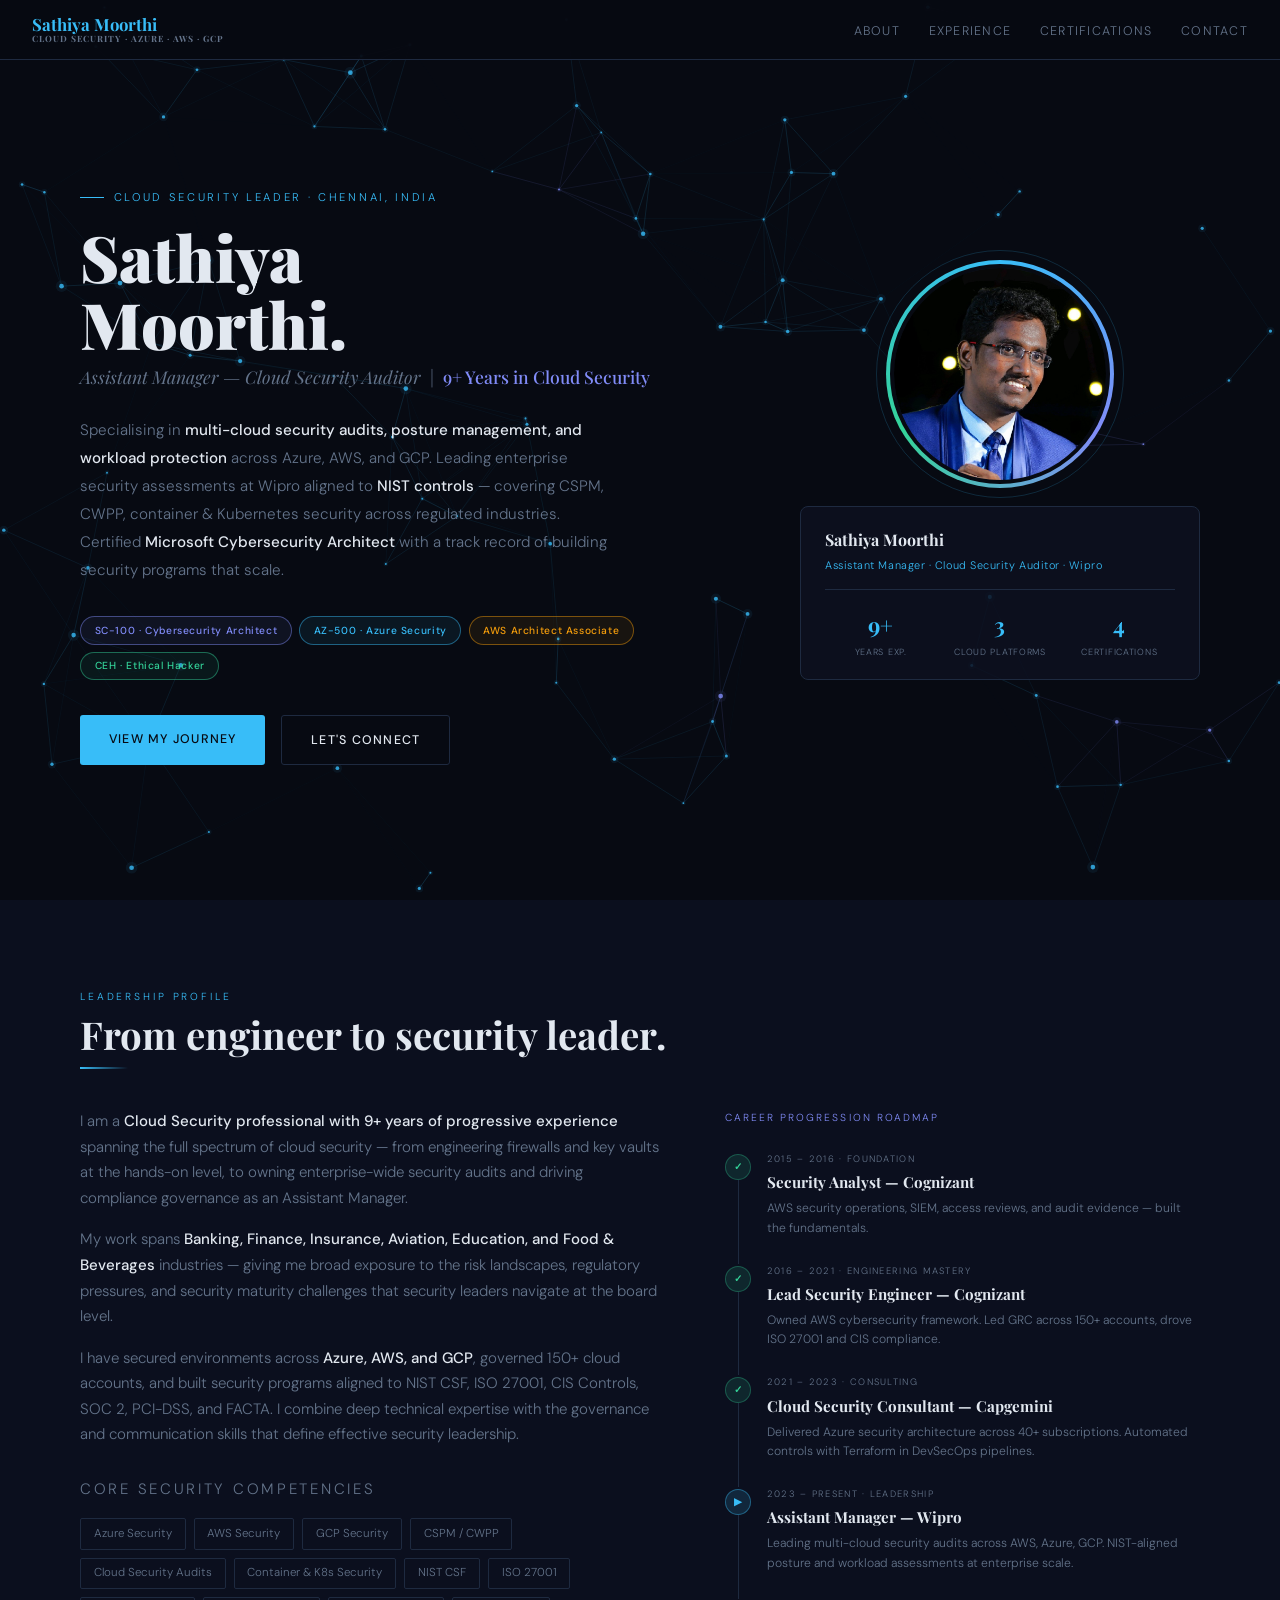
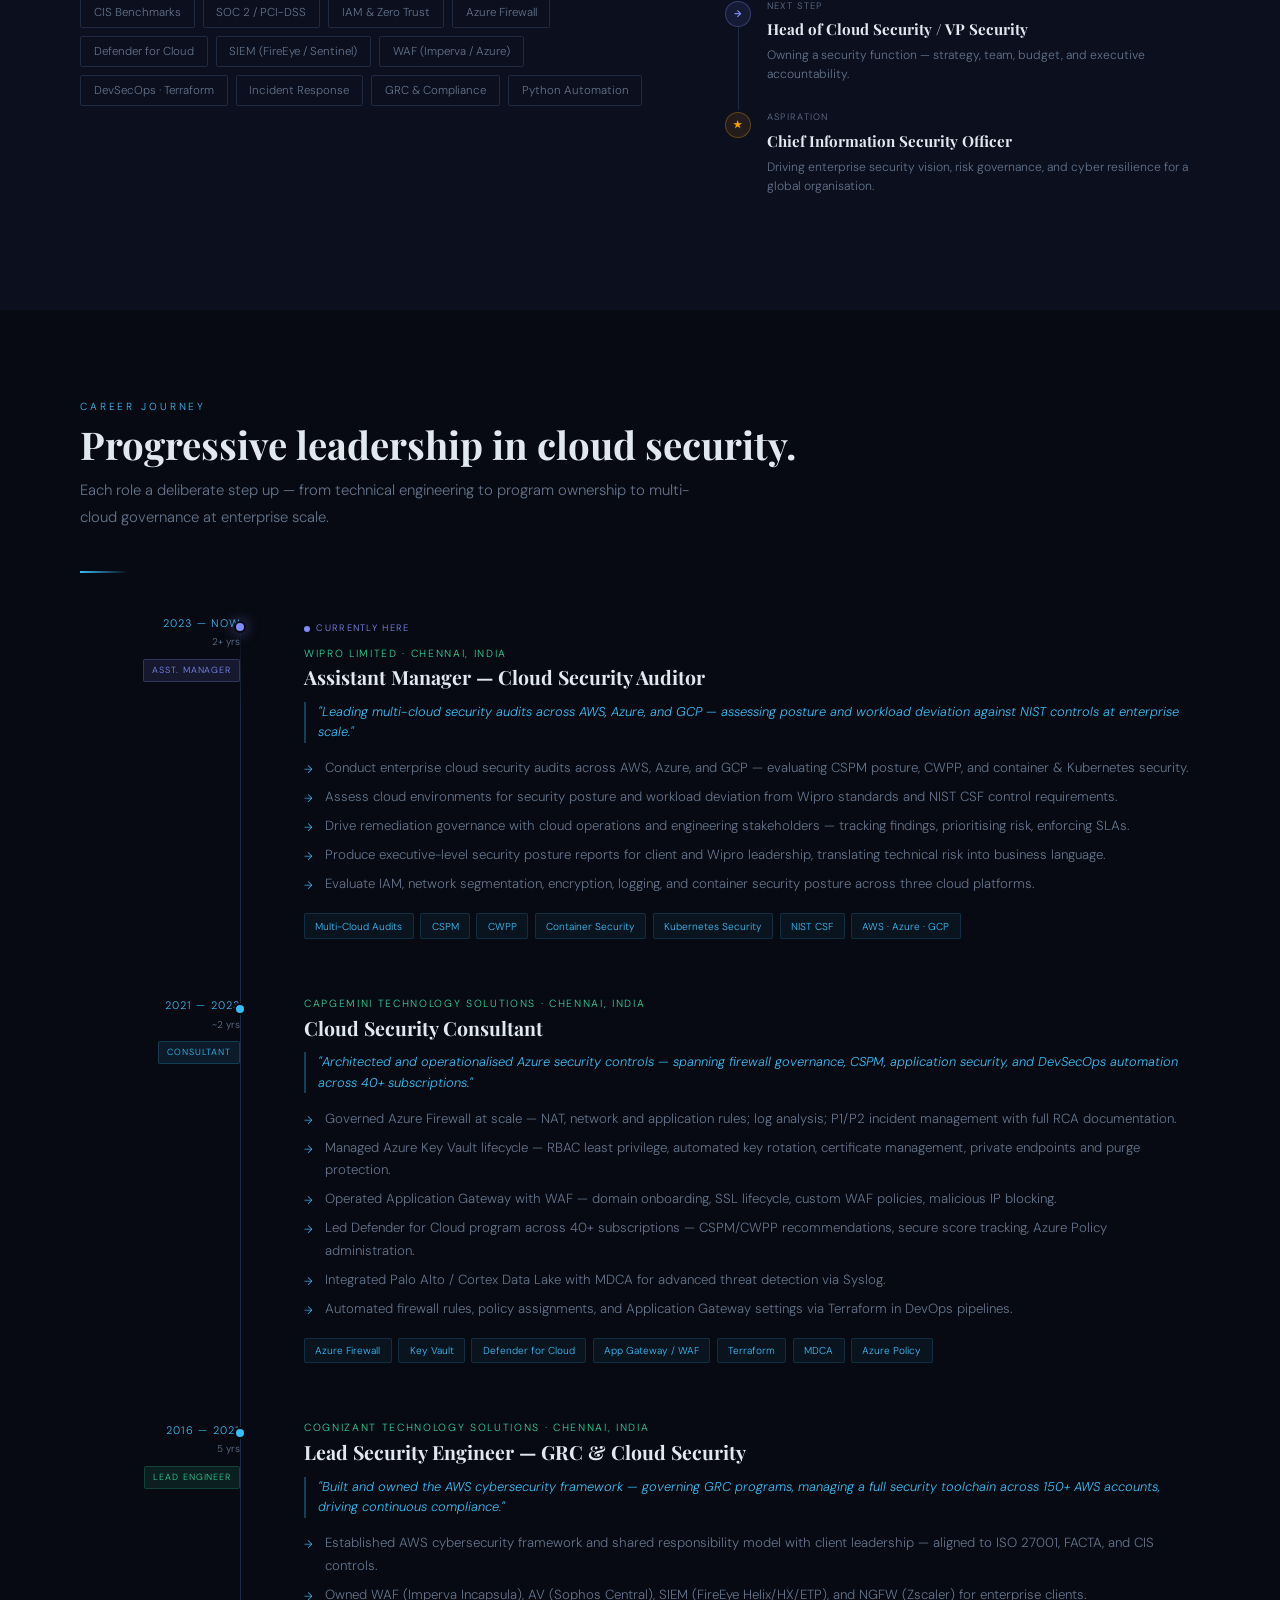
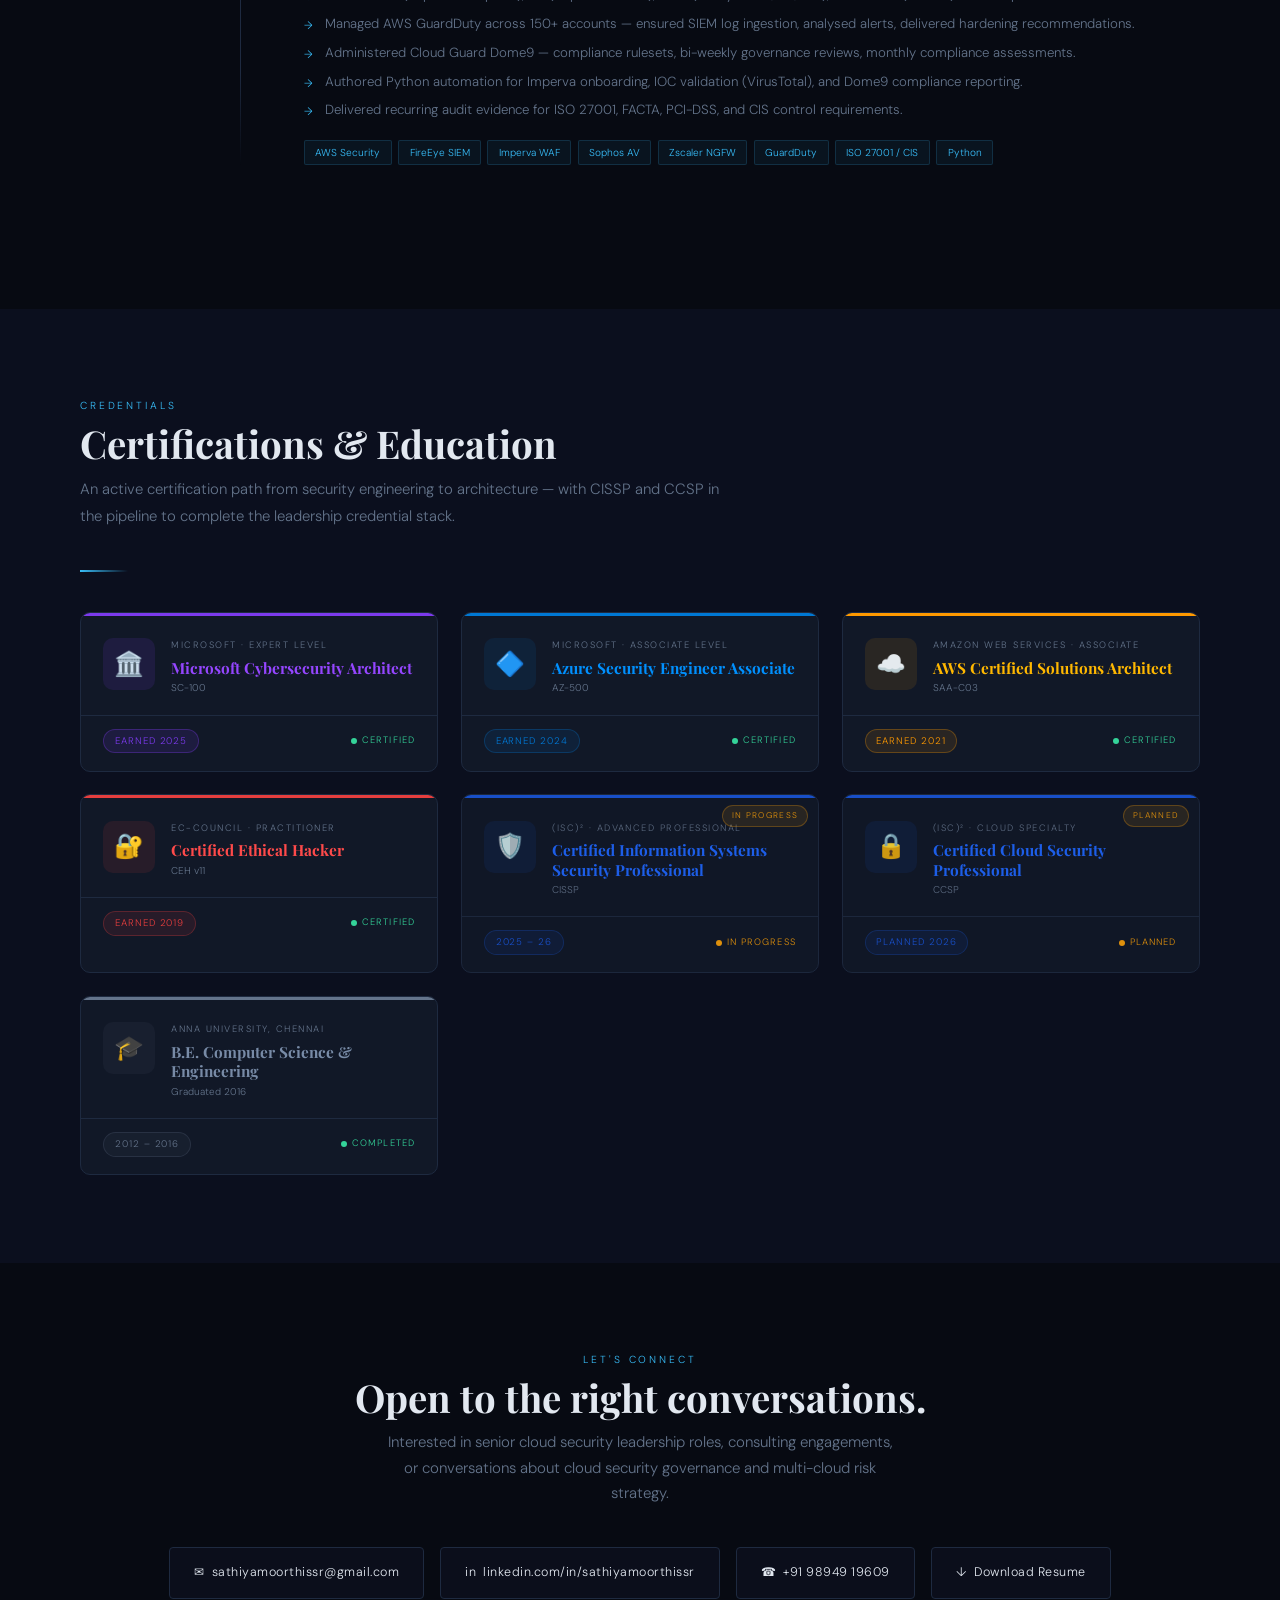
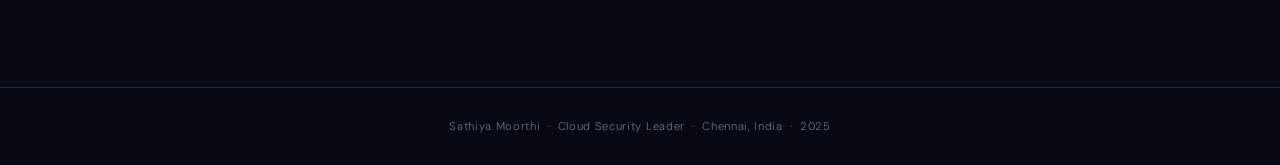
==== commit f1230d3f: "update website to mobile responsive" ====
--- a/index.html
+++ b/index.html
@@ -9,18 +9,19 @@
     *, *::before, *::after { box-sizing: border-box; margin: 0; padding: 0; }
 
     :root {
-      --bg: #070a12;
+      --bg:      #070a12;
       --surface: #0d1120;
-      --surface2: #111827;
-      --border: #1e2a40;
-      --accent: #38bdf8;
+      --surface2:#111827;
+      --border:  #1e2a40;
+      --accent:  #38bdf8;
       --accent2: #818cf8;
       --accent3: #34d399;
-      --gold: #f59e0b;
-      --text: #e2e8f0;
-      --muted: #64748b;
+      --gold:    #f59e0b;
+      --text:    #e2e8f0;
+      --muted:   #64748b;
       --font-display: 'Playfair Display', serif;
-      --font-body: 'DM Sans', sans-serif;
+      --font-body:    'DM Sans', sans-serif;
+      --nav-h: 60px;
     }
 
     html { scroll-behavior: smooth; }
@@ -34,49 +35,46 @@
       overflow-x: hidden;
     }
 
-    /* ══════════════════════════════════════
-       NETWORK CANVAS — full-page background
-    ══════════════════════════════════════ */
+    /* ─── NETWORK CANVAS ─── */
     #network-canvas {
       position: fixed;
       inset: 0;
       z-index: 0;
       pointer-events: none;
     }
-
-    /* everything above the canvas */
     nav, section, footer { position: relative; z-index: 2; }
 
-    /* ══════════════════════════════════════
+    /* ═══════════════════════════════════════
        NAV
-    ══════════════════════════════════════ */
+    ═══════════════════════════════════════ */
     nav {
       position: fixed;
       top: 0; left: 0; right: 0;
-      z-index: 50;
+      height: var(--nav-h);
+      z-index: 200;
       display: flex;
       justify-content: space-between;
       align-items: center;
-      padding: 1.1rem 3rem;
+      padding: 0 2rem;
       backdrop-filter: blur(20px);
-      background: rgba(7,10,18,0.80);
+      background: rgba(7,10,18,0.88);
       border-bottom: 1px solid var(--border);
     }
     .nav-logo {
       font-family: var(--font-display);
-      font-size: 1.1rem;
+      font-size: 1.05rem;
       font-weight: 700;
       color: var(--accent);
+      line-height: 1.2;
     }
     .nav-badge {
-      font-size: 0.58rem;
-      letter-spacing: 0.14em;
+      font-size: 0.54rem;
+      letter-spacing: 0.12em;
       text-transform: uppercase;
       color: var(--muted);
       display: block;
-      margin-top: -2px;
-    }
-    .nav-links { display: flex; gap: 2rem; list-style: none; }
+    }
+    .nav-links { display: flex; gap: 1.8rem; list-style: none; }
     .nav-links a {
       color: var(--muted);
       text-decoration: none;
@@ -87,16 +85,98 @@
     }
     .nav-links a:hover { color: var(--accent); }
 
-    /* ══════════════════════════════════════
+    /* ─── HAMBURGER ─── */
+    .hamburger {
+      display: none;
+      flex-direction: column;
+      justify-content: center;
+      gap: 5px;
+      background: none;
+      border: none;
+      cursor: pointer;
+      padding: 6px;
+      z-index: 300;
+      min-width: 36px;
+      min-height: 36px;
+    }
+    .hamburger span {
+      display: block;
+      width: 22px;
+      height: 2px;
+      background: var(--text);
+      border-radius: 2px;
+      transition: all 0.3s ease;
+      transform-origin: center;
+    }
+    .hamburger.open span:nth-child(1) { transform: translateY(7px) rotate(45deg); }
+    .hamburger.open span:nth-child(2) { opacity: 0; transform: scaleX(0); }
+    .hamburger.open span:nth-child(3) { transform: translateY(-7px) rotate(-45deg); }
+
+    /* ─── MOBILE DRAWER ─── */
+    .mobile-drawer {
+      display: none;
+      position: fixed;
+      inset: 0;
+      background: rgba(7,10,18,0.97);
+      backdrop-filter: blur(24px);
+      z-index: 250;
+      flex-direction: column;
+      align-items: center;
+      justify-content: center;
+      gap: 0;
+      opacity: 0;
+      pointer-events: none;
+      transition: opacity 0.3s ease;
+    }
+    .mobile-drawer.open { opacity: 1; pointer-events: all; }
+    .mobile-drawer a {
+      font-family: var(--font-display);
+      font-size: 2.2rem;
+      font-weight: 700;
+      color: var(--text);
+      text-decoration: none;
+      padding: 0.8rem 2rem;
+      transition: color 0.2s;
+      letter-spacing: 0.02em;
+    }
+    .mobile-drawer a:hover { color: var(--accent); }
+    .mobile-drawer-close {
+      position: absolute;
+      top: 1.2rem; right: 1.4rem;
+      background: none; border: none;
+      color: var(--muted);
+      font-size: 2rem;
+      cursor: pointer;
+      line-height: 1;
+      padding: 4px 8px;
+    }
+    .mobile-social {
+      margin-top: 2rem;
+      display: flex;
+      gap: 1.5rem;
+    }
+    .mobile-social a {
+      font-size: 0.75rem !important;
+      font-family: var(--font-body) !important;
+      font-weight: 400 !important;
+      color: var(--muted) !important;
+      letter-spacing: 0.1em;
+      text-transform: uppercase;
+      padding: 0.4rem 0.8rem !important;
+      border: 1px solid var(--border);
+      border-radius: 3px;
+    }
+
+    /* ═══════════════════════════════════════
        HERO
-    ══════════════════════════════════════ */
+    ═══════════════════════════════════════ */
     #hero {
       min-height: 100vh;
       display: grid;
-      grid-template-columns: 1fr 420px;
+      grid-template-columns: 1fr 400px;
       align-items: center;
-      padding: 8rem 5rem 4rem;
-      gap: 4rem;
+      padding: calc(var(--nav-h) + 3rem) 5rem 4rem;
+      gap: 3rem;
     }
 
     .hero-text { position: relative; }
@@ -109,11 +189,11 @@
       letter-spacing: 0.24em;
       text-transform: uppercase;
       color: var(--accent);
-      margin-bottom: 1.2rem;
+      margin-bottom: 1rem;
       opacity: 0;
       animation: fadeUp 0.8s 0.2s forwards;
     }
-    .hero-label::before { content: ''; width: 28px; height: 1px; background: var(--accent); }
+    .hero-label::before { content: ''; width: 24px; height: 1px; background: var(--accent); }
 
     .hero-name {
       font-family: var(--font-display);
@@ -126,55 +206,58 @@
     }
 
     .hero-role {
-      font-size: clamp(0.9rem, 1.6vw, 1.15rem);
+      font-size: clamp(0.88rem, 1.5vw, 1.1rem);
       color: var(--muted);
       font-style: italic;
       font-family: var(--font-display);
-      margin-bottom: 1.8rem;
+      margin-bottom: 1.6rem;
       opacity: 0;
       animation: fadeUp 0.8s 0.5s forwards;
+      line-height: 1.4;
     }
     .hero-role span { color: var(--accent2); font-style: normal; font-weight: 500; }
 
     .hero-bio {
-      font-size: 0.96rem;
+      font-size: 0.95rem;
       color: var(--muted);
-      max-width: 560px;
-      margin-bottom: 2.2rem;
+      max-width: 540px;
+      margin-bottom: 2rem;
       line-height: 1.85;
       opacity: 0;
       animation: fadeUp 0.8s 0.65s forwards;
     }
     .hero-bio strong { color: var(--text); font-weight: 500; }
 
-    /* pill badges row */
     .badge-row {
       display: flex;
       flex-wrap: wrap;
       gap: 0.45rem;
-      margin-bottom: 2.4rem;
+      margin-bottom: 2.2rem;
       opacity: 0;
       animation: fadeUp 0.8s 0.8s forwards;
     }
     .pill {
       padding: 0.28rem 0.85rem;
       border-radius: 100px;
-      font-size: 0.65rem;
+      font-size: 0.64rem;
       letter-spacing: 0.06em;
       font-weight: 500;
       border: 1px solid;
     }
-    .pill-blue  { border-color: rgba(56,189,248,0.45); color: var(--accent);  background: rgba(56,189,248,0.07); }
-    .pill-violet{ border-color: rgba(129,140,248,0.45); color: var(--accent2); background: rgba(129,140,248,0.07); }
-    .pill-green { border-color: rgba(52,211,153,0.45);  color: var(--accent3); background: rgba(52,211,153,0.07); }
-    .pill-gold  { border-color: rgba(245,158,11,0.45);  color: var(--gold);    background: rgba(245,158,11,0.07); }
+    .pill-blue   { border-color: rgba(56,189,248,0.45);  color: var(--accent);  background: rgba(56,189,248,0.07); }
+    .pill-violet { border-color: rgba(129,140,248,0.45); color: var(--accent2); background: rgba(129,140,248,0.07); }
+    .pill-green  { border-color: rgba(52,211,153,0.45);  color: var(--accent3); background: rgba(52,211,153,0.07); }
+    .pill-gold   { border-color: rgba(245,158,11,0.45);  color: var(--gold);    background: rgba(245,158,11,0.07); }
 
     .hero-cta {
-      display: flex; gap: 1rem;
-      opacity: 0; animation: fadeUp 0.8s 0.95s forwards;
+      display: flex;
+      gap: 1rem;
+      flex-wrap: wrap;
+      opacity: 0;
+      animation: fadeUp 0.8s 0.95s forwards;
     }
     .btn-primary, .btn-outline {
-      padding: 0.85rem 2rem;
+      padding: 0.82rem 1.8rem;
       border-radius: 3px;
       font-family: var(--font-body);
       font-size: 0.78rem;
@@ -183,13 +266,14 @@
       text-decoration: none;
       font-weight: 500;
       transition: all 0.25s;
+      text-align: center;
     }
     .btn-primary { background: var(--accent); color: #070a12; border: none; }
     .btn-primary:hover { background: #67d2fc; transform: translateY(-2px); box-shadow: 0 8px 28px rgba(56,189,248,0.28); }
     .btn-outline { background: transparent; color: var(--text); border: 1px solid var(--border); }
     .btn-outline:hover { border-color: var(--accent); color: var(--accent); transform: translateY(-2px); }
 
-    /* ── HERO VISUAL CARD ── */
+    /* ─── HERO VISUAL ─── */
     .hero-visual {
       display: flex;
       flex-direction: column;
@@ -198,12 +282,10 @@
       opacity: 0;
       animation: fadeIn 1s 0.6s forwards;
     }
-
-    /* Photo frame */
     .photo-frame {
       position: relative;
-      width: 240px;
-      height: 240px;
+      width: 220px;
+      height: 220px;
     }
     .photo-ring {
       position: absolute;
@@ -227,18 +309,10 @@
       align-items: center;
       justify-content: center;
     }
-    /* When you add your photo, set src on the <img> tag.
-       The fallback initials will hide automatically. */
-    .photo-inner img {
-      width: 100%;
-      height: 100%;
-      object-fit: cover;
-      object-position: center top;
-      display: block;
-    }
+    .photo-inner img { width: 100%; height: 100%; object-fit: cover; object-position: center top; display: block; }
     .photo-fallback {
       font-family: var(--font-display);
-      font-size: 4rem;
+      font-size: 3.2rem;
       font-weight: 900;
       color: var(--accent);
       line-height: 1;
@@ -247,14 +321,12 @@
     .photo-fallback small {
       display: block;
       font-size: 0.5rem;
-      letter-spacing: 0.18em;
+      letter-spacing: 0.16em;
       text-transform: uppercase;
       color: var(--muted);
       margin-top: 4px;
       font-family: var(--font-body);
     }
-
-    /* pulse ring */
     .photo-frame::after {
       content: '';
       position: absolute;
@@ -267,237 +339,285 @@
       0%, 100% { transform: scale(1); opacity: 0.5; }
       50% { transform: scale(1.06); opacity: 0; }
     }
-
-    /* Info card */
     .profile-card {
       background: rgba(13,17,32,0.85);
       border: 1px solid var(--border);
       border-radius: 8px;
-      padding: 1.4rem 1.8rem;
+      padding: 1.2rem 1.5rem;
       width: 100%;
       backdrop-filter: blur(12px);
     }
-    .profile-card-name {
-      font-family: var(--font-display);
-      font-size: 1rem;
-      font-weight: 700;
-      margin-bottom: 0.2rem;
-    }
-    .profile-card-title {
-      font-size: 0.72rem;
-      color: var(--accent);
-      letter-spacing: 0.06em;
-      margin-bottom: 1rem;
-    }
-    .profile-stats {
-      display: grid;
-      grid-template-columns: repeat(3, 1fr);
-      gap: 0.5rem;
-      text-align: center;
-      border-top: 1px solid var(--border);
-      padding-top: 1rem;
-    }
+    .profile-card-name { font-family: var(--font-display); font-size: 1rem; font-weight: 700; margin-bottom: 0.2rem; }
+    .profile-card-title { font-size: 0.68rem; color: var(--accent); letter-spacing: 0.05em; margin-bottom: 1rem; line-height: 1.5; }
+    .profile-stats { display: grid; grid-template-columns: repeat(3,1fr); gap: 0.5rem; text-align: center; border-top: 1px solid var(--border); padding-top: 1rem; }
     .pstat-num { font-family: var(--font-display); font-size: 1.4rem; font-weight: 700; color: var(--accent); }
-    .pstat-lbl { font-size: 0.58rem; text-transform: uppercase; letter-spacing: 0.08em; color: var(--muted); margin-top: 1px; }
+    .pstat-lbl { font-size: 0.56rem; text-transform: uppercase; letter-spacing: 0.08em; color: var(--muted); margin-top: 1px; }
 
     @keyframes fadeUp { from { opacity: 0; transform: translateY(26px); } to { opacity: 1; transform: translateY(0); } }
-    @keyframes fadeIn { from { opacity: 0; } to { opacity: 1; } }
-
-    /* ══════════════════════════════════════
+    @keyframes fadeIn  { from { opacity: 0; } to { opacity: 1; } }
+
+    /* ═══════════════════════════════════════
        SHARED SECTION STYLES
-    ══════════════════════════════════════ */
-    section { padding: 6rem 5rem; }
-    .section-label { font-size: 0.66rem; letter-spacing: 0.28em; text-transform: uppercase; color: var(--accent); margin-bottom: 0.5rem; }
-    .section-title { font-family: var(--font-display); font-size: clamp(1.8rem, 3vw, 2.7rem); font-weight: 700; margin-bottom: 0.8rem; line-height: 1.15; }
-    .section-intro { color: var(--muted); max-width: 640px; margin-bottom: 3rem; font-size: 0.94rem; line-height: 1.8; }
-    .section-divider { width: 48px; height: 2px; background: linear-gradient(90deg, var(--accent), transparent); margin-bottom: 3rem; }
-
-    /* ══════════════════════════════════════
+    ═══════════════════════════════════════ */
+    section { padding: 5.5rem 5rem; }
+    .section-label { font-size: 0.64rem; letter-spacing: 0.28em; text-transform: uppercase; color: var(--accent); margin-bottom: 0.4rem; }
+    .section-title { font-family: var(--font-display); font-size: clamp(1.7rem, 3vw, 2.7rem); font-weight: 700; margin-bottom: 0.7rem; line-height: 1.15; }
+    .section-intro { color: var(--muted); max-width: 640px; margin-bottom: 2.5rem; font-size: 0.93rem; line-height: 1.8; }
+    .section-divider { width: 48px; height: 2px; background: linear-gradient(90deg, var(--accent), transparent); margin-bottom: 2.5rem; }
+
+    /* ═══════════════════════════════════════
        ABOUT
-    ══════════════════════════════════════ */
+    ═══════════════════════════════════════ */
     #about { background: rgba(13,17,32,0.92); backdrop-filter: blur(8px); }
-    .about-grid { display: grid; grid-template-columns: 1.1fr 0.9fr; gap: 4.5rem; align-items: start; }
-    .about-text p { color: var(--muted); margin-bottom: 1.1rem; font-size: 0.95rem; }
+    .about-grid { display: grid; grid-template-columns: 1.1fr 0.9fr; gap: 4rem; align-items: start; }
+    .about-text p { color: var(--muted); margin-bottom: 1rem; font-size: 0.94rem; }
     .about-text strong { color: var(--text); font-weight: 500; }
-    .skills-section-title { font-size: 0.65rem; letter-spacing: 0.18em; text-transform: uppercase; color: var(--accent3); margin-bottom: 1rem; margin-top: 2rem; }
+    .skills-section-title { font-size: 0.64rem; letter-spacing: 0.18em; text-transform: uppercase; color: var(--accent3); margin-bottom: 0.9rem; margin-top: 1.8rem; }
     .skills-list { display: flex; flex-wrap: wrap; gap: 0.5rem; }
-    .skill-tag { padding: 0.32rem 0.85rem; border: 1px solid var(--border); border-radius: 2px; font-size: 0.74rem; color: var(--muted); letter-spacing: 0.04em; transition: all 0.2s; cursor: default; }
+    .skill-tag { padding: 0.3rem 0.8rem; border: 1px solid var(--border); border-radius: 2px; font-size: 0.72rem; color: var(--muted); transition: all 0.2s; cursor: default; }
     .skill-tag:hover { border-color: var(--accent); color: var(--accent); }
 
     /* Roadmap */
-    .roadmap-title { font-size: 0.66rem; letter-spacing: 0.2em; text-transform: uppercase; color: var(--accent2); margin-bottom: 1.8rem; }
+    .roadmap-title { font-size: 0.64rem; letter-spacing: 0.2em; text-transform: uppercase; color: var(--accent2); margin-bottom: 1.6rem; }
     .ciso-roadmap { display: flex; flex-direction: column; }
-    .roadmap-item { display: flex; gap: 1.2rem; padding-bottom: 1.8rem; position: relative; }
-    .roadmap-item:not(:last-child)::before { content: ''; position: absolute; left: 14px; top: 30px; bottom: 0; width: 1px; background: var(--border); }
-    .roadmap-dot { width: 28px; height: 28px; min-width: 28px; border-radius: 50%; display: flex; align-items: center; justify-content: center; font-size: 0.65rem; font-weight: 700; margin-top: 2px; }
+    .roadmap-item { display: flex; gap: 1rem; padding-bottom: 1.6rem; position: relative; }
+    .roadmap-item:not(:last-child)::before { content: ''; position: absolute; left: 13px; top: 28px; bottom: 0; width: 1px; background: var(--border); }
+    .roadmap-dot { width: 26px; height: 26px; min-width: 26px; border-radius: 50%; display: flex; align-items: center; justify-content: center; font-size: 0.6rem; font-weight: 700; margin-top: 2px; }
     .dot-done { background: rgba(52,211,153,0.12); color: var(--accent3); border: 1px solid rgba(52,211,153,0.3); }
     .dot-now  { background: rgba(56,189,248,0.14); color: var(--accent);  border: 1px solid rgba(56,189,248,0.4); }
     .dot-next { background: rgba(129,140,248,0.10); color: var(--accent2); border: 1px solid rgba(129,140,248,0.3); }
     .dot-goal { background: rgba(245,158,11,0.10); color: var(--gold);    border: 1px solid rgba(245,158,11,0.3); }
-    .roadmap-phase { font-size: 0.6rem; letter-spacing: 0.14em; text-transform: uppercase; color: var(--muted); margin-bottom: 0.15rem; }
-    .roadmap-role { font-family: var(--font-display); font-size: 0.96rem; font-weight: 700; margin-bottom: 0.2rem; }
-    .roadmap-desc { font-size: 0.77rem; color: var(--muted); line-height: 1.6; }
-
-    /* ══════════════════════════════════════
+    .roadmap-phase { font-size: 0.58rem; letter-spacing: 0.14em; text-transform: uppercase; color: var(--muted); margin-bottom: 0.15rem; }
+    .roadmap-role  { font-family: var(--font-display); font-size: 0.95rem; font-weight: 700; margin-bottom: 0.2rem; }
+    .roadmap-desc  { font-size: 0.76rem; color: var(--muted); line-height: 1.6; }
+
+    /* ═══════════════════════════════════════
        EXPERIENCE
-    ══════════════════════════════════════ */
+    ═══════════════════════════════════════ */
     #experience { background: transparent; }
     .timeline { position: relative; }
-    .timeline::before { content: ''; position: absolute; left: 170px; top: 0; bottom: 0; width: 1px; background: linear-gradient(to bottom, transparent, var(--border) 8%, var(--border) 92%, transparent); }
-    .exp-item { display: grid; grid-template-columns: 170px 1fr; gap: 0 3rem; margin-bottom: 4rem; position: relative; opacity: 0; transform: translateX(-18px); transition: opacity 0.6s, transform 0.6s; }
+    .timeline::before { content: ''; position: absolute; left: 160px; top: 0; bottom: 0; width: 1px; background: linear-gradient(to bottom, transparent, var(--border) 8%, var(--border) 92%, transparent); }
+    .exp-item { display: grid; grid-template-columns: 160px 1fr; gap: 0 2.5rem; margin-bottom: 3.5rem; position: relative; opacity: 0; transform: translateX(-18px); transition: opacity 0.6s, transform 0.6s; }
     .exp-item.visible { opacity: 1; transform: translateX(0); }
     .exp-dates { text-align: right; padding-top: 0.1rem; }
-    .exp-year { font-size: 0.7rem; letter-spacing: 0.1em; text-transform: uppercase; color: var(--accent); }
-    .exp-duration { font-size: 0.64rem; color: var(--muted); margin-top: 0.15rem; }
-    .exp-level { font-size: 0.58rem; letter-spacing: 0.1em; text-transform: uppercase; margin-top: 0.6rem; padding: 0.2rem 0.5rem; border-radius: 2px; display: inline-block; }
+    .exp-year { font-size: 0.68rem; letter-spacing: 0.1em; text-transform: uppercase; color: var(--accent); }
+    .exp-duration { font-size: 0.62rem; color: var(--muted); margin-top: 0.1rem; }
+    .exp-level { font-size: 0.56rem; letter-spacing: 0.1em; text-transform: uppercase; margin-top: 0.5rem; padding: 0.18rem 0.5rem; border-radius: 2px; display: inline-block; }
     .level-mgr  { background: rgba(129,140,248,0.12); color: var(--accent2); border: 1px solid rgba(129,140,248,0.25); }
     .level-lead { background: rgba(56,189,248,0.10);  color: var(--accent);  border: 1px solid rgba(56,189,248,0.2); }
     .level-eng  { background: rgba(52,211,153,0.10);  color: var(--accent3); border: 1px solid rgba(52,211,153,0.2); }
-    .exp-dot { position: absolute; left: 164px; top: 8px; width: 13px; height: 13px; border-radius: 50%; background: var(--accent); border: 2px solid var(--bg); z-index: 1; }
+    .exp-dot { position: absolute; left: 154px; top: 8px; width: 12px; height: 12px; border-radius: 50%; background: var(--accent); border: 2px solid var(--bg); z-index: 1; }
     .exp-dot.now { background: var(--accent2); box-shadow: 0 0 14px rgba(129,140,248,0.55); }
-    .exp-content { padding-left: 2rem; }
-    .exp-live { display: inline-flex; align-items: center; gap: 0.4rem; font-size: 0.6rem; letter-spacing: 0.14em; text-transform: uppercase; color: var(--accent2); margin-bottom: 0.6rem; }
+    .exp-content { padding-left: 1.5rem; }
+    .exp-live { display: inline-flex; align-items: center; gap: 0.4rem; font-size: 0.58rem; letter-spacing: 0.14em; text-transform: uppercase; color: var(--accent2); margin-bottom: 0.5rem; }
     .exp-live::before { content: ''; width: 6px; height: 6px; border-radius: 50%; background: var(--accent2); animation: livepulse 1.5s ease-in-out infinite; }
     @keyframes livepulse { 0%,100%{opacity:1;transform:scale(1)} 50%{opacity:0.4;transform:scale(1.4)} }
-    .exp-company { font-size: 0.67rem; letter-spacing: 0.16em; text-transform: uppercase; color: var(--accent3); margin-bottom: 0.25rem; }
-    .exp-role { font-family: var(--font-display); font-size: 1.28rem; font-weight: 700; margin-bottom: 0.8rem; line-height: 1.3; }
-    .exp-impact { font-size: 0.82rem; color: var(--accent); margin-bottom: 0.9rem; font-style: italic; border-left: 2px solid rgba(56,189,248,0.3); padding-left: 0.8rem; }
-    .exp-bullets { list-style: none; margin-bottom: 1.2rem; display: flex; flex-direction: column; gap: 0.42rem; }
-    .exp-bullets li { font-size: 0.84rem; color: var(--muted); padding-left: 1.4rem; position: relative; }
-    .exp-bullets li::before { content: '→'; position: absolute; left: 0; color: var(--accent); font-size: 0.72rem; top: 2px; }
-    .exp-tags { display: flex; flex-wrap: wrap; gap: 0.42rem; }
-    .exp-tag { font-size: 0.65rem; padding: 0.2rem 0.68rem; background: rgba(56,189,248,0.06); border: 1px solid rgba(56,189,248,0.16); color: var(--accent); border-radius: 2px; }
-
-    /* ══════════════════════════════════════
+    .exp-company { font-size: 0.65rem; letter-spacing: 0.16em; text-transform: uppercase; color: var(--accent3); margin-bottom: 0.2rem; }
+    .exp-role { font-family: var(--font-display); font-size: 1.22rem; font-weight: 700; margin-bottom: 0.7rem; line-height: 1.3; }
+    .exp-impact { font-size: 0.8rem; color: var(--accent); margin-bottom: 0.9rem; font-style: italic; border-left: 2px solid rgba(56,189,248,0.3); padding-left: 0.75rem; line-height: 1.6; }
+    .exp-bullets { list-style: none; margin-bottom: 1.1rem; display: flex; flex-direction: column; gap: 0.4rem; }
+    .exp-bullets li { font-size: 0.83rem; color: var(--muted); padding-left: 1.3rem; position: relative; }
+    .exp-bullets li::before { content: '→'; position: absolute; left: 0; color: var(--accent); font-size: 0.7rem; top: 3px; }
+    .exp-tags { display: flex; flex-wrap: wrap; gap: 0.4rem; }
+    .exp-tag { font-size: 0.63rem; padding: 0.2rem 0.65rem; background: rgba(56,189,248,0.06); border: 1px solid rgba(56,189,248,0.16); color: var(--accent); border-radius: 2px; }
+
+    /* ═══════════════════════════════════════
        CERTIFICATIONS
-    ══════════════════════════════════════ */
+    ═══════════════════════════════════════ */
     #certifications { background: rgba(13,17,32,0.92); backdrop-filter: blur(8px); }
-    .cert-grid { display: grid; grid-template-columns: repeat(auto-fill, minmax(280px, 1fr)); gap: 1.5rem; }
-
-    /* Badge card */
-    .cert-card {
-      background: var(--surface2);
-      border: 1px solid var(--border);
-      border-radius: 10px;
-      padding: 0;
-      overflow: hidden;
-      transition: transform 0.25s, box-shadow 0.25s;
-      position: relative;
-    }
-    .cert-card:hover { transform: translateY(-6px); box-shadow: 0 20px 48px rgba(0,0,0,0.4); }
-
-    .cert-card-top {
-      padding: 1.6rem 1.6rem 1.2rem;
-      display: flex;
-      align-items: flex-start;
-      gap: 1rem;
-    }
-    .cert-icon {
-      width: 56px; height: 56px; min-width: 56px;
-      border-radius: 12px;
-      display: flex; align-items: center; justify-content: center;
-      font-size: 1.6rem;
-      flex-shrink: 0;
-    }
-    .cert-meta { flex: 1; }
-    .cert-issuer { font-size: 0.6rem; letter-spacing: 0.16em; text-transform: uppercase; color: var(--muted); margin-bottom: 0.3rem; }
-    .cert-name { font-family: var(--font-display); font-size: 1rem; font-weight: 700; line-height: 1.25; margin-bottom: 0.25rem; }
-    .cert-code { font-size: 0.65rem; color: var(--muted); }
-
-    .cert-card-bottom {
-      padding: 0.9rem 1.6rem 1.2rem;
-      border-top: 1px solid var(--border);
-      display: flex;
-      align-items: center;
-      justify-content: space-between;
-    }
-    .cert-year-badge {
-      font-size: 0.62rem;
-      letter-spacing: 0.1em;
-      text-transform: uppercase;
-      padding: 0.22rem 0.7rem;
-      border-radius: 100px;
-      border: 1px solid;
-    }
-    .cert-status {
-      font-size: 0.6rem;
-      letter-spacing: 0.12em;
-      text-transform: uppercase;
-      display: flex;
-      align-items: center;
-      gap: 0.35rem;
-    }
-    .cert-status::before { content: ''; width: 6px; height: 6px; border-radius: 50%; }
+    .cert-grid { display: grid; grid-template-columns: repeat(auto-fill, minmax(270px, 1fr)); gap: 1.4rem; }
+    .cert-card { background: var(--surface2); border: 1px solid var(--border); border-radius: 10px; overflow: hidden; transition: transform 0.25s, box-shadow 0.25s; position: relative; }
+    .cert-card:hover { transform: translateY(-5px); box-shadow: 0 18px 42px rgba(0,0,0,0.4); }
+    .cert-card-top { padding: 1.4rem 1.4rem 1.1rem; display: flex; align-items: flex-start; gap: 1rem; border-top: 3px solid var(--c, var(--accent)); }
+    .cert-icon { width: 52px; height: 52px; min-width: 52px; border-radius: 10px; display: flex; align-items: center; justify-content: center; font-size: 1.5rem; background: var(--clight, rgba(56,189,248,0.1)); flex-shrink: 0; }
+    .cert-meta { flex: 1; min-width: 0; }
+    .cert-issuer { font-size: 0.58rem; letter-spacing: 0.16em; text-transform: uppercase; color: var(--muted); margin-bottom: 0.25rem; }
+    .cert-name { font-family: var(--font-display); font-size: 0.96rem; font-weight: 700; line-height: 1.25; margin-bottom: 0.2rem; color: var(--c, var(--accent)); filter: brightness(1.2); word-break: break-word; }
+    .cert-code { font-size: 0.62rem; color: var(--muted); }
+    .cert-card-bottom { padding: 0.8rem 1.4rem 1.1rem; border-top: 1px solid var(--border); display: flex; align-items: center; justify-content: space-between; gap: 0.5rem; }
+    .cert-year-badge { font-size: 0.6rem; letter-spacing: 0.1em; text-transform: uppercase; padding: 0.2rem 0.65rem; border-radius: 100px; border: 1px solid var(--cborder, rgba(56,189,248,0.3)); color: var(--c, var(--accent)); background: var(--clight, rgba(56,189,248,0.07)); white-space: nowrap; }
+    .cert-status { font-size: 0.58rem; letter-spacing: 0.12em; text-transform: uppercase; display: flex; align-items: center; gap: 0.3rem; white-space: nowrap; }
+    .cert-status::before { content: ''; width: 6px; height: 6px; border-radius: 50%; flex-shrink: 0; }
+    .status-earned .cert-status { color: var(--accent3); }
     .status-earned .cert-status::before { background: var(--accent3); }
     .status-planned .cert-status { color: var(--gold); }
     .status-planned .cert-status::before { background: var(--gold); animation: livepulse 2s ease-in-out infinite; }
 
-    /* Colour themes per cert */
-    .cert-ms    { --c: #0078d4; --clight: rgba(0,120,212,0.12); --cborder: rgba(0,120,212,0.3); }
-    .cert-ms-arch { --c: #5c2d91; --clight: rgba(92,45,145,0.14); --cborder: rgba(92,45,145,0.35); }
-    .cert-aws   { --c: #ff9900; --clight: rgba(255,153,0,0.12);  --cborder: rgba(255,153,0,0.3); }
-    .cert-ec2   { --c: #e53e3e; --clight: rgba(229,62,62,0.12);  --cborder: rgba(229,62,62,0.3); }
-    .cert-gcp   { --c: #34a853; --clight: rgba(52,168,83,0.12);  --cborder: rgba(52,168,83,0.3); }
-    .cert-isc2  { --c: #1a56db; --clight: rgba(26,86,219,0.12);  --cborder: rgba(26,86,219,0.3); }
-    .cert-edu   { --c: #64748b; --clight: rgba(100,116,139,0.10); --cborder: rgba(100,116,139,0.25); }
-
-    .cert-card .cert-icon { background: var(--clight); }
-    .cert-card .cert-name { color: var(--c); filter: brightness(1.25); }
-    .cert-card-top { border-top: 3px solid var(--c); }
-    .cert-year-badge { border-color: var(--cborder); color: var(--c); background: var(--clight); }
-    .status-earned .cert-status { color: var(--accent3); }
-
-    /* planned dim overlay */
-    .cert-card.planned { opacity: 0.88; }
-    .cert-card.planned::before {
-      content: 'IN PROGRESS';
-      position: absolute;
-      top: 12px; right: 12px;
-      font-size: 0.55rem;
-      letter-spacing: 0.16em;
-      padding: 0.2rem 0.6rem;
-      border-radius: 100px;
-      background: rgba(245,158,11,0.12);
-      border: 1px solid rgba(245,158,11,0.3);
-      color: var(--gold);
-    }
+    .cert-ms     { --c:#0078d4; --clight:rgba(0,120,212,0.10); --cborder:rgba(0,120,212,0.28); }
+    .cert-ms-arch{ --c:#7c3aed; --clight:rgba(124,58,237,0.12); --cborder:rgba(124,58,237,0.32); }
+    .cert-aws    { --c:#ff9900; --clight:rgba(255,153,0,0.10);  --cborder:rgba(255,153,0,0.28); }
+    .cert-ec2    { --c:#e53e3e; --clight:rgba(229,62,62,0.10);  --cborder:rgba(229,62,62,0.28); }
+    .cert-isc2   { --c:#1a56db; --clight:rgba(26,86,219,0.10);  --cborder:rgba(26,86,219,0.28); }
+    .cert-edu    { --c:#64748b; --clight:rgba(100,116,139,0.08); --cborder:rgba(100,116,139,0.22); }
+
+    .cert-card.planned { opacity: 0.9; }
+    .cert-card.planned::before { content: 'IN PROGRESS'; position: absolute; top: 10px; right: 10px; font-size: 0.52rem; letter-spacing: 0.16em; padding: 0.18rem 0.55rem; border-radius: 100px; background: rgba(245,158,11,0.12); border: 1px solid rgba(245,158,11,0.3); color: var(--gold); }
     .cert-card.planned-future::before { content: 'PLANNED'; }
 
-    /* ══════════════════════════════════════
+    /* ═══════════════════════════════════════
        CONTACT
-    ══════════════════════════════════════ */
+    ═══════════════════════════════════════ */
     #contact { background: transparent; text-align: center; }
-    .contact-sub { color: var(--muted); max-width: 520px; margin: 0 auto 3rem; font-size: 0.95rem; }
-    .contact-links { display: flex; justify-content: center; gap: 1.2rem; flex-wrap: wrap; }
-    .contact-link { display: flex; align-items: center; gap: 0.6rem; padding: 1rem 1.8rem; border: 1px solid var(--border); border-radius: 4px; text-decoration: none; color: var(--text); font-size: 0.8rem; letter-spacing: 0.04em; transition: all 0.22s; background: rgba(13,17,32,0.7); }
-    .contact-link:hover { border-color: var(--accent); color: var(--accent); transform: translateY(-3px); box-shadow: 0 10px 28px rgba(56,189,248,0.12); }
-
-    footer { text-align: center; padding: 2rem; border-top: 1px solid var(--border); font-size: 0.72rem; color: var(--muted); letter-spacing: 0.06em; background: rgba(7,10,18,0.9); }
-
-    /* ══════════════════════════════════════
-       RESPONSIVE
-    ══════════════════════════════════════ */
-    @media (max-width: 960px) {
-      nav { padding: 1rem 1.4rem; }
-      .nav-links { gap: 1.2rem; }
-      #hero { grid-template-columns: 1fr; padding: 7rem 2rem 3rem; }
-      .hero-visual { display: none; }
-      section { padding: 4rem 2rem; }
-      .about-grid { grid-template-columns: 1fr; gap: 3rem; }
-      .timeline::before { left: 0; }
-      .exp-item { grid-template-columns: 1fr; }
-      .exp-dates { text-align: left; }
+    .contact-sub { color: var(--muted); max-width: 520px; margin: 0 auto 2.5rem; font-size: 0.94rem; }
+    .contact-links { display: flex; justify-content: center; gap: 1rem; flex-wrap: wrap; }
+    .contact-link { display: flex; align-items: center; gap: 0.5rem; padding: 0.9rem 1.5rem; border: 1px solid var(--border); border-radius: 4px; text-decoration: none; color: var(--text); font-size: 0.78rem; letter-spacing: 0.04em; transition: all 0.22s; background: rgba(13,17,32,0.7); }
+    .contact-link:hover { border-color: var(--accent); color: var(--accent); transform: translateY(-2px); box-shadow: 0 8px 24px rgba(56,189,248,0.1); }
+
+    footer { text-align: center; padding: 1.8rem; border-top: 1px solid var(--border); font-size: 0.7rem; color: var(--muted); letter-spacing: 0.06em; background: rgba(7,10,18,0.95); }
+
+    /* ═══════════════════════════════════════════════════════
+       RESPONSIVE — TABLET  (≤ 1024px)
+    ═══════════════════════════════════════════════════════ */
+    @media (max-width: 1024px) {
+      #hero { grid-template-columns: 1fr; padding: calc(var(--nav-h) + 3rem) 3rem 3rem; min-height: auto; }
+      .hero-visual {
+        flex-direction: row;
+        justify-content: flex-start;
+        align-items: center;
+        gap: 2rem;
+        flex-wrap: wrap;
+      }
+      .photo-frame { width: 160px; height: 160px; }
+      .photo-fallback { font-size: 2.4rem; }
+      .profile-card { max-width: 300px; }
+      section { padding: 4rem 3rem; }
+      .about-grid { grid-template-columns: 1fr; gap: 2.5rem; }
+    }
+
+    /* ═══════════════════════════════════════════════════════
+       RESPONSIVE — MOBILE  (≤ 768px)
+    ═══════════════════════════════════════════════════════ */
+    @media (max-width: 768px) {
+      nav { padding: 0 1.2rem; }
+      .nav-links { display: none; }
+      .hamburger { display: flex; }
+      .mobile-drawer { display: flex; }
+
+      #hero {
+        grid-template-columns: 1fr;
+        padding: calc(var(--nav-h) + 2rem) 1.4rem 2.5rem;
+        gap: 2rem;
+      }
+
+      /* Show a compact hero visual on mobile — photo + stats row only */
+      .hero-visual {
+        flex-direction: column;
+        align-items: center;
+        gap: 1.2rem;
+        display: flex;
+      }
+      .photo-frame { width: 140px; height: 140px; }
+      .photo-frame::after { inset: -10px; }
+      .photo-fallback { font-size: 2rem; }
+      .profile-card { width: 100%; max-width: 100%; padding: 1rem 1.2rem; }
+      .profile-card-name { font-size: 0.92rem; }
+      .profile-card-title { font-size: 0.62rem; }
+      .pstat-num { font-size: 1.2rem; }
+      .pstat-lbl { font-size: 0.5rem; }
+
+      .hero-label { font-size: 0.62rem; letter-spacing: 0.18em; }
+      .hero-name { font-size: clamp(2.4rem, 10vw, 3.2rem); }
+      .hero-role { font-size: 0.84rem; }
+      .hero-bio { font-size: 0.87rem; line-height: 1.78; }
+      .badge-row { gap: 0.38rem; }
+      .pill { font-size: 0.59rem; padding: 0.24rem 0.7rem; }
+      .hero-cta { flex-direction: column; gap: 0.7rem; }
+      .btn-primary, .btn-outline { padding: 0.9rem 1.5rem; font-size: 0.74rem; width: 100%; display: block; }
+
+      section { padding: 3rem 1.4rem; }
+      .section-title { font-size: clamp(1.5rem, 6.5vw, 2rem); }
+      .section-intro { font-size: 0.87rem; margin-bottom: 2rem; }
+
+      .about-text p { font-size: 0.87rem; }
+      .skill-tag { font-size: 0.68rem; padding: 0.26rem 0.72rem; }
+      .roadmap-role { font-size: 0.88rem; }
+      .roadmap-desc { font-size: 0.72rem; }
+      .roadmap-dot { width: 24px; height: 24px; min-width: 24px; font-size: 0.58rem; }
+
+      /* Timeline — mobile card style */
+      .timeline::before { display: none; }
+      .exp-item {
+        grid-template-columns: 1fr;
+        gap: 0;
+        margin-bottom: 0;
+        padding: 1.4rem;
+        background: rgba(13,17,32,0.7);
+        border: 1px solid var(--border);
+        border-radius: 8px;
+        margin-bottom: 1.2rem;
+        transform: none;
+        opacity: 0;
+      }
+      .exp-item.visible { opacity: 1; transform: none; }
+      .exp-dates {
+        text-align: left;
+        display: flex;
+        flex-wrap: wrap;
+        align-items: center;
+        gap: 0.5rem;
+        margin-bottom: 0.7rem;
+        padding-bottom: 0.7rem;
+        border-bottom: 1px solid var(--border);
+      }
       .exp-dot { display: none; }
       .exp-content { padding-left: 0; }
+      .exp-role { font-size: 1.08rem; }
+      .exp-impact { font-size: 0.76rem; }
+      .exp-bullets li { font-size: 0.79rem; }
+      .exp-tag { font-size: 0.6rem; }
+
+      .cert-grid { grid-template-columns: 1fr; gap: 1rem; }
+      .cert-card-top { padding: 1.1rem 1.1rem 0.9rem; gap: 0.8rem; }
+      .cert-icon { width: 46px; height: 46px; min-width: 46px; font-size: 1.3rem; }
+      .cert-name { font-size: 0.9rem; }
+      .cert-card-bottom { padding: 0.7rem 1.1rem 0.9rem; }
+
+      .contact-links { flex-direction: column; align-items: stretch; gap: 0.7rem; }
+      .contact-link { justify-content: center; padding: 0.9rem 1.2rem; font-size: 0.76rem; }
+      .contact-sub { font-size: 0.87rem; }
+    }
+
+    /* ═══════════════════════════════════════════════════════
+       RESPONSIVE — SMALL MOBILE  (≤ 400px)
+    ═══════════════════════════════════════════════════════ */
+    @media (max-width: 400px) {
+      nav { padding: 0 1rem; }
+      .nav-logo { font-size: 0.9rem; }
+      .nav-badge { display: none; }
+
+      #hero { padding: calc(var(--nav-h) + 1.5rem) 1rem 2rem; }
+      .hero-name { font-size: clamp(2rem, 11vw, 2.6rem); }
+      .hero-visual { gap: 1rem; }
+      .photo-frame { width: 120px; height: 120px; }
+
+      section { padding: 2.5rem 1rem; }
+
+      .exp-item { padding: 1.1rem 1rem; }
+      .exp-role { font-size: 1rem; }
+
+      .mobile-drawer a { font-size: 1.8rem; }
+      .cert-card-top { flex-direction: row; align-items: flex-start; }
     }
   </style>
 </head>
 <body>
 
-<!-- ANIMATED NETWORK BACKGROUND -->
 <canvas id="network-canvas"></canvas>
 
-<!-- NAV -->
+<!-- ═══ MOBILE DRAWER ═══ -->
+<div class="mobile-drawer" id="mobileDrawer">
+  <button class="mobile-drawer-close" id="drawerClose" aria-label="Close menu">✕</button>
+  <a href="#about"          onclick="closeDrawer()">About</a>
+  <a href="#experience"     onclick="closeDrawer()">Experience</a>
+  <a href="#certifications" onclick="closeDrawer()">Certifications</a>
+  <a href="#contact"        onclick="closeDrawer()">Contact</a>
+  <div class="mobile-social">
+    <a href="https://www.linkedin.com/in/sathiyamoorthissr" target="_blank">LinkedIn</a>
+    <a href="mailto:sathiyamoorthissr@gmail.com">Email</a>
+  </div>
+</div>
+
+<!-- ═══ NAV ═══ -->
 <nav>
   <div class="nav-logo">
     Sathiya Moorthi
@@ -509,9 +629,12 @@
     <li><a href="#certifications">Certifications</a></li>
     <li><a href="#contact">Contact</a></li>
   </ul>
+  <button class="hamburger" id="hamburger" aria-label="Open menu">
+    <span></span><span></span><span></span>
+  </button>
 </nav>
 
-<!-- HERO -->
+<!-- ═══ HERO ═══ -->
 <section id="hero">
   <div class="hero-text">
     <p class="hero-label">Cloud Security Leader · Chennai, India</p>
@@ -519,17 +642,15 @@
     <p class="hero-role">Assistant Manager — Cloud Security Auditor &nbsp;|&nbsp; <span>9+ Years in Cloud Security</span></p>
     <p class="hero-bio">
       Specialising in <strong>multi-cloud security audits, posture management, and workload protection</strong> across Azure, AWS, and GCP.
-      Currently leading enterprise security assessments at Wipro aligned to <strong>NIST controls</strong> — covering CSPM, CWPP, container security, and Kubernetes across regulated industries.
+      Leading enterprise security assessments at Wipro aligned to <strong>NIST controls</strong> — covering CSPM, CWPP, container &amp; Kubernetes security across regulated industries.
       Certified <strong>Microsoft Cybersecurity Architect</strong> with a track record of building security programs that scale.
     </p>
-
     <div class="badge-row">
       <span class="pill pill-violet">SC-100 · Cybersecurity Architect</span>
       <span class="pill pill-blue">AZ-500 · Azure Security</span>
       <span class="pill pill-gold">AWS Architect Associate</span>
       <span class="pill pill-green">CEH · Ethical Hacker</span>
     </div>
-
     <div class="hero-cta">
       <a href="#experience" class="btn-primary">View My Journey</a>
       <a href="#contact" class="btn-outline">Let's Connect</a>
@@ -537,21 +658,20 @@
   </div>
 
   <div class="hero-visual">
-    <!-- ════════════════════════════════════════
-         PHOTO: Replace the placeholder below.
-         1) Save your photo as  profile.jpg
-            next to this  index.html  file.
-         2) Change  src=""  to  src="profile.jpg"
-         3) Delete the .photo-fallback <div>
-    ════════════════════════════════════════ -->
+    <!--
+      TO ADD YOUR PHOTO:
+      1. Save your LinkedIn photo as  profile.jpg  next to this file
+      2. Uncomment the <img> tag below
+      3. Delete the .photo-fallback <div>
+    -->
     <div class="photo-frame">
       <div class="photo-ring"></div>
       <div class="photo-inner">
-         <img src="profile.jpg" alt="Sathiya Moorthi"> 
-        <!--<div class="photo-fallback">
+        <img src="profile.jpg" alt="Sathiya Moorthi" />
+        <!-- <div class="photo-fallback">
           SM
           <small>Cloud Security</small>
-        </div>-->
+        </div> -->
       </div>
     </div>
 
@@ -576,7 +696,7 @@
   </div>
 </section>
 
-<!-- ABOUT -->
+<!-- ═══ ABOUT ═══ -->
 <section id="about">
   <p class="section-label">Leadership Profile</p>
   <h2 class="section-title">From engineer to security leader.</h2>
@@ -591,7 +711,7 @@
         My work spans <strong>Banking, Finance, Insurance, Aviation, Education, and Food &amp; Beverages</strong> industries — giving me broad exposure to the risk landscapes, regulatory pressures, and security maturity challenges that security leaders navigate at the board level.
       </p>
       <p>
-        I have secured environments across <strong>Azure, AWS, and GCP</strong>, governed 150+ cloud accounts, and built security programs aligned to NIST CSF, ISO 27001, CIS Controls, SOC 2, PCI-DSS, and FACTA. I combine <strong>deep technical expertise</strong> in cloud security tools and automation with the <strong>governance and communication skills</strong> that define effective security leadership.
+        I have secured environments across <strong>Azure, AWS, and GCP</strong>, governed 150+ cloud accounts, and built security programs aligned to NIST CSF, ISO 27001, CIS Controls, SOC 2, PCI-DSS, and FACTA. I combine deep technical expertise with the governance and communication skills that define effective security leadership.
       </p>
 
       <p class="skills-section-title">Core Security Competencies</p>
@@ -618,7 +738,6 @@
       </div>
     </div>
 
-    <!-- ROADMAP -->
     <div>
       <p class="roadmap-title">Career Progression Roadmap</p>
       <div class="ciso-roadmap">
@@ -627,7 +746,7 @@
           <div>
             <div class="roadmap-phase">2015 – 2016 · Foundation</div>
             <div class="roadmap-role">Security Analyst — Cognizant</div>
-            <div class="roadmap-desc">AWS security operations, SIEM, access reviews, audit evidence — built the fundamentals.</div>
+            <div class="roadmap-desc">AWS security operations, SIEM, access reviews, and audit evidence — built the fundamentals.</div>
           </div>
         </div>
         <div class="roadmap-item">
@@ -635,7 +754,7 @@
           <div>
             <div class="roadmap-phase">2016 – 2021 · Engineering Mastery</div>
             <div class="roadmap-role">Lead Security Engineer — Cognizant</div>
-            <div class="roadmap-desc">Owned AWS cybersecurity framework for enterprise. Led GRC programs across 150+ accounts, drove ISO 27001 and CIS compliance.</div>
+            <div class="roadmap-desc">Owned AWS cybersecurity framework. Led GRC across 150+ accounts, drove ISO 27001 and CIS compliance.</div>
           </div>
         </div>
         <div class="roadmap-item">
@@ -643,7 +762,7 @@
           <div>
             <div class="roadmap-phase">2021 – 2023 · Consulting</div>
             <div class="roadmap-role">Cloud Security Consultant — Capgemini</div>
-            <div class="roadmap-desc">Delivered Azure security architecture across 40+ subscriptions. Automated security controls with Terraform in DevSecOps pipelines.</div>
+            <div class="roadmap-desc">Delivered Azure security architecture across 40+ subscriptions. Automated controls with Terraform in DevSecOps pipelines.</div>
           </div>
         </div>
         <div class="roadmap-item">
@@ -675,7 +794,7 @@
   </div>
 </section>
 
-<!-- EXPERIENCE -->
+<!-- ═══ EXPERIENCE ═══ -->
 <section id="experience">
   <p class="section-label">Career Journey</p>
   <h2 class="section-title">Progressive leadership in cloud security.</h2>
@@ -684,7 +803,6 @@
 
   <div class="timeline">
 
-    <!-- WIPRO -->
     <div class="exp-item">
       <div class="exp-dates">
         <div class="exp-year">2023 — Now</div>
@@ -698,11 +816,11 @@
         <h3 class="exp-role">Assistant Manager — Cloud Security Auditor</h3>
         <p class="exp-impact">"Leading multi-cloud security audits across AWS, Azure, and GCP — assessing posture and workload deviation against NIST controls at enterprise scale."</p>
         <ul class="exp-bullets">
-          <li>Conduct enterprise cloud security audits across AWS, Azure, and GCP — evaluating CSPM posture, cloud workload protection (CWPP), and container &amp; Kubernetes security.</li>
-          <li>Assess cloud environments for security posture and workload deviation from Wipro security standards and NIST CSF control requirements.</li>
-          <li>Drive remediation governance with cloud operations and engineering stakeholders — tracking findings, prioritising risk, and enforcing resolution SLAs.</li>
-          <li>Produce executive-level security posture reports for client and Wipro leadership, translating technical risk into business impact language.</li>
-          <li>Evaluate IAM, network segmentation, encryption, logging, and container security posture across three cloud platforms simultaneously.</li>
+          <li>Conduct enterprise cloud security audits across AWS, Azure, and GCP — evaluating CSPM posture, CWPP, and container &amp; Kubernetes security.</li>
+          <li>Assess cloud environments for security posture and workload deviation from Wipro standards and NIST CSF control requirements.</li>
+          <li>Drive remediation governance with cloud operations and engineering stakeholders — tracking findings, prioritising risk, enforcing SLAs.</li>
+          <li>Produce executive-level security posture reports for client and Wipro leadership, translating technical risk into business language.</li>
+          <li>Evaluate IAM, network segmentation, encryption, logging, and container security posture across three cloud platforms.</li>
         </ul>
         <div class="exp-tags">
           <span class="exp-tag">Multi-Cloud Audits</span><span class="exp-tag">CSPM</span><span class="exp-tag">CWPP</span><span class="exp-tag">Container Security</span><span class="exp-tag">Kubernetes Security</span><span class="exp-tag">NIST CSF</span><span class="exp-tag">AWS · Azure · GCP</span>
@@ -710,7 +828,6 @@
       </div>
     </div>
 
-    <!-- CAPGEMINI -->
     <div class="exp-item">
       <div class="exp-dates">
         <div class="exp-year">2021 — 2023</div>
@@ -723,10 +840,10 @@
         <h3 class="exp-role">Cloud Security Consultant</h3>
         <p class="exp-impact">"Architected and operationalised Azure security controls — spanning firewall governance, CSPM, application security, and DevSecOps automation across 40+ subscriptions."</p>
         <ul class="exp-bullets">
-          <li>Governed Azure Firewall at scale — authored NAT, network and application rules; log analysis via Monitor/Log Analytics; P1/P2 incident management with full RCA.</li>
-          <li>Managed Azure Key Vault lifecycle — enforced RBAC least privilege, automated key rotation and certificate management, configured private endpoints and purge protection.</li>
-          <li>Operated Application Gateway with WAF — onboarded domains, SSL certificate lifecycle, custom WAF policies, blocking malicious IP ranges.</li>
-          <li>Led Defender for Cloud program across 40+ Azure subscriptions — addressed CSPM and CWPP recommendations, tracked secure score, administered Azure Policies.</li>
+          <li>Governed Azure Firewall at scale — NAT, network and application rules; log analysis; P1/P2 incident management with full RCA documentation.</li>
+          <li>Managed Azure Key Vault lifecycle — RBAC least privilege, automated key rotation, certificate management, private endpoints and purge protection.</li>
+          <li>Operated Application Gateway with WAF — domain onboarding, SSL lifecycle, custom WAF policies, malicious IP blocking.</li>
+          <li>Led Defender for Cloud program across 40+ subscriptions — CSPM/CWPP recommendations, secure score tracking, Azure Policy administration.</li>
           <li>Integrated Palo Alto / Cortex Data Lake with MDCA for advanced threat detection via Syslog.</li>
           <li>Automated firewall rules, policy assignments, and Application Gateway settings via Terraform in DevOps pipelines.</li>
         </ul>
@@ -736,7 +853,6 @@
       </div>
     </div>
 
-    <!-- COGNIZANT -->
     <div class="exp-item">
       <div class="exp-dates">
         <div class="exp-year">2016 — 2021</div>
@@ -747,13 +863,13 @@
       <div class="exp-content">
         <p class="exp-company">Cognizant Technology Solutions · Chennai, India</p>
         <h3 class="exp-role">Lead Security Engineer — GRC &amp; Cloud Security</h3>
-        <p class="exp-impact">"Built and owned the AWS cybersecurity framework — governing GRC programs, managing a full security toolchain across 150+ AWS accounts, and driving continuous compliance."</p>
+        <p class="exp-impact">"Built and owned the AWS cybersecurity framework — governing GRC programs, managing a full security toolchain across 150+ AWS accounts, driving continuous compliance."</p>
         <ul class="exp-bullets">
           <li>Established AWS cybersecurity framework and shared responsibility model with client leadership — aligned to ISO 27001, FACTA, and CIS controls.</li>
-          <li>Owned WAF (Imperva Incapsula), AV (Sophos Central), SIEM (FireEye Helix/HX/ETP), and NGFW (Zscaler) for enterprise clients across multiple verticals.</li>
-          <li>Managed AWS GuardDuty across 150+ accounts — ensured SIEM log ingestion, analysed alerts, and delivered hardening recommendations to strengthen enterprise defense.</li>
-          <li>Administered Cloud Guard Dome9 — created compliance rulesets, led bi-weekly governance reviews, and produced monthly compliance assessments.</li>
-          <li>Authored Python automation scripts for Imperva onboarding, IOC validation (VirusTotal), and Dome9 compliance reporting.</li>
+          <li>Owned WAF (Imperva Incapsula), AV (Sophos Central), SIEM (FireEye Helix/HX/ETP), and NGFW (Zscaler) for enterprise clients.</li>
+          <li>Managed AWS GuardDuty across 150+ accounts — ensured SIEM log ingestion, analysed alerts, delivered hardening recommendations.</li>
+          <li>Administered Cloud Guard Dome9 — compliance rulesets, bi-weekly governance reviews, monthly compliance assessments.</li>
+          <li>Authored Python automation for Imperva onboarding, IOC validation (VirusTotal), and Dome9 compliance reporting.</li>
           <li>Delivered recurring audit evidence for ISO 27001, FACTA, PCI-DSS, and CIS control requirements.</li>
         </ul>
         <div class="exp-tags">
@@ -765,7 +881,7 @@
   </div>
 </section>
 
-<!-- CERTIFICATIONS -->
+<!-- ═══ CERTIFICATIONS ═══ -->
 <section id="certifications">
   <p class="section-label">Credentials</p>
   <h2 class="section-title">Certifications &amp; Education</h2>
@@ -774,7 +890,6 @@
 
   <div class="cert-grid">
 
-    <!-- SC-100 -->
     <div class="cert-card cert-ms-arch status-earned">
       <div class="cert-card-top">
         <div class="cert-icon">🏛️</div>
@@ -785,12 +900,11 @@
         </div>
       </div>
       <div class="cert-card-bottom">
-        <span class="cert-year-badge">2025</span>
-        <span class="cert-status">Earned</span>
-      </div>
-    </div>
-
-    <!-- AZ-500 -->
+        <span class="cert-year-badge">Earned 2025</span>
+        <span class="cert-status">Certified</span>
+      </div>
+    </div>
+
     <div class="cert-card cert-ms status-earned">
       <div class="cert-card-top">
         <div class="cert-icon">🔷</div>
@@ -801,12 +915,11 @@
         </div>
       </div>
       <div class="cert-card-bottom">
-        <span class="cert-year-badge">2024</span>
-        <span class="cert-status">Earned</span>
-      </div>
-    </div>
-
-    <!-- AWS SAA -->
+        <span class="cert-year-badge">Earned 2024</span>
+        <span class="cert-status">Certified</span>
+      </div>
+    </div>
+
     <div class="cert-card cert-aws status-earned">
       <div class="cert-card-top">
         <div class="cert-icon">☁️</div>
@@ -817,12 +930,11 @@
         </div>
       </div>
       <div class="cert-card-bottom">
-        <span class="cert-year-badge">2021</span>
-        <span class="cert-status">Earned</span>
-      </div>
-    </div>
-
-    <!-- CEH -->
+        <span class="cert-year-badge">Earned 2021</span>
+        <span class="cert-status">Certified</span>
+      </div>
+    </div>
+
     <div class="cert-card cert-ec2 status-earned">
       <div class="cert-card-top">
         <div class="cert-icon">🔐</div>
@@ -833,12 +945,11 @@
         </div>
       </div>
       <div class="cert-card-bottom">
-        <span class="cert-year-badge">2019</span>
-        <span class="cert-status">Earned</span>
-      </div>
-    </div>
-
-    <!-- CISSP — Planned -->
+        <span class="cert-year-badge">Earned 2019</span>
+        <span class="cert-status">Certified</span>
+      </div>
+    </div>
+
     <div class="cert-card cert-isc2 planned status-planned">
       <div class="cert-card-top">
         <div class="cert-icon">🛡️</div>
@@ -849,15 +960,14 @@
         </div>
       </div>
       <div class="cert-card-bottom">
-        <span class="cert-year-badge">2025–26</span>
+        <span class="cert-year-badge">2025 – 26</span>
         <span class="cert-status">In Progress</span>
       </div>
     </div>
 
-    <!-- CCSP — Planned -->
     <div class="cert-card cert-isc2 planned planned-future status-planned">
       <div class="cert-card-top">
-        <div class="cert-icon">☁️🔒</div>
+        <div class="cert-icon">🔒</div>
         <div class="cert-meta">
           <div class="cert-issuer">(ISC)² · Cloud Specialty</div>
           <div class="cert-name">Certified Cloud Security Professional</div>
@@ -865,12 +975,11 @@
         </div>
       </div>
       <div class="cert-card-bottom">
-        <span class="cert-year-badge">2026</span>
+        <span class="cert-year-badge">Planned 2026</span>
         <span class="cert-status">Planned</span>
       </div>
     </div>
 
-    <!-- Education -->
     <div class="cert-card cert-edu status-earned">
       <div class="cert-card-top">
         <div class="cert-icon">🎓</div>
@@ -881,7 +990,7 @@
         </div>
       </div>
       <div class="cert-card-bottom">
-        <span class="cert-year-badge">2012–2016</span>
+        <span class="cert-year-badge">2012 – 2016</span>
         <span class="cert-status">Completed</span>
       </div>
     </div>
@@ -889,7 +998,7 @@
   </div>
 </section>
 
-<!-- CONTACT -->
+<!-- ═══ CONTACT ═══ -->
 <section id="contact">
   <p class="section-label">Let's Connect</p>
   <h2 class="section-title">Open to the right conversations.</h2>
@@ -908,130 +1017,152 @@
   <p>Sathiya Moorthi &nbsp;·&nbsp; Cloud Security Leader &nbsp;·&nbsp; Chennai, India &nbsp;·&nbsp; 2025</p>
 </footer>
 
-<!-- ═══════════════════════════════════════════════
-     NETWORK ANIMATION SCRIPT
-════════════════════════════════════════════════ -->
 <script>
-(function() {
+/* ═══════════════════════════════
+   HAMBURGER / MOBILE DRAWER
+═══════════════════════════════ */
+const hamburger   = document.getElementById('hamburger');
+const drawer      = document.getElementById('mobileDrawer');
+const drawerClose = document.getElementById('drawerClose');
+
+function openDrawer() {
+  drawer.classList.add('open');
+  hamburger.classList.add('open');
+  document.body.style.overflow = 'hidden';
+}
+function closeDrawer() {
+  drawer.classList.remove('open');
+  hamburger.classList.remove('open');
+  document.body.style.overflow = '';
+}
+hamburger.addEventListener('click', openDrawer);
+drawerClose.addEventListener('click', closeDrawer);
+drawer.addEventListener('click', e => { if (e.target === drawer) closeDrawer(); });
+document.addEventListener('keydown', e => { if (e.key === 'Escape') closeDrawer(); });
+
+/* ═══════════════════════════════
+   NETWORK CANVAS ANIMATION
+═══════════════════════════════ */
+(function () {
   const canvas = document.getElementById('network-canvas');
   const ctx = canvas.getContext('2d');
-
-  let W, H, nodes = [], mouse = { x: -9999, y: -9999 };
-  const NODE_COUNT = 90;
-  const MAX_DIST = 160;
-  const NODE_COLOR = 'rgba(56,189,248,';
-  const LINE_COLOR = 'rgba(56,189,248,';
-  const ACCENT_COLOR = 'rgba(129,140,248,';
+  let W, H, nodes = [];
+  const mouse = { x: -9999, y: -9999 };
+  const isMobile = () => window.innerWidth <= 768;
+  const nodeCount = () => isMobile() ? 50 : 90;
+  const maxDist   = () => isMobile() ? 120 : 160;
 
   function resize() {
     W = canvas.width  = window.innerWidth;
     H = canvas.height = window.innerHeight;
   }
-
-  function createNode() {
+  function makeNode() {
     return {
-      x: Math.random() * W,
-      y: Math.random() * H,
+      x:  Math.random() * W,
+      y:  Math.random() * H,
       vx: (Math.random() - 0.5) * 0.45,
       vy: (Math.random() - 0.5) * 0.45,
-      r: Math.random() * 1.8 + 1,
+      r:  Math.random() * 1.6 + 0.8,
       accent: Math.random() > 0.85
     };
   }
-
-  function init() {
-    resize();
-    nodes = [];
-    for (let i = 0; i < NODE_COUNT; i++) nodes.push(createNode());
-  }
+  function init() { resize(); nodes = Array.from({ length: nodeCount() }, makeNode); }
 
   function draw() {
     ctx.clearRect(0, 0, W, H);
-
-    // update positions
+    const MD = maxDist();
+
     nodes.forEach(n => {
-      n.x += n.vx;
-      n.y += n.vy;
+      n.x += n.vx; n.y += n.vy;
       if (n.x < 0 || n.x > W) n.vx *= -1;
       if (n.y < 0 || n.y > H) n.vy *= -1;
     });
 
-    // draw connections
     for (let i = 0; i < nodes.length; i++) {
       for (let j = i + 1; j < nodes.length; j++) {
         const a = nodes[i], b = nodes[j];
         const dx = a.x - b.x, dy = a.y - b.y;
-        const dist = Math.sqrt(dx * dx + dy * dy);
-        if (dist < MAX_DIST) {
-          const alpha = (1 - dist / MAX_DIST) * 0.35;
-          const col = (a.accent || b.accent) ? ACCENT_COLOR : LINE_COLOR;
+        const d = Math.sqrt(dx*dx + dy*dy);
+        if (d < MD) {
+          const alpha = (1 - d / MD) * 0.32;
           ctx.beginPath();
           ctx.moveTo(a.x, a.y);
           ctx.lineTo(b.x, b.y);
-          ctx.strokeStyle = col + alpha + ')';
-          ctx.lineWidth = 0.7;
+          ctx.strokeStyle = (a.accent || b.accent)
+            ? `rgba(129,140,248,${alpha})`
+            : `rgba(56,189,248,${alpha})`;
+          ctx.lineWidth = 0.65;
           ctx.stroke();
         }
       }
     }
 
-    // mouse proximity lines
+    // mouse lines (desktop only)
+    if (!isMobile()) {
+      nodes.forEach(n => {
+        const dx = n.x - mouse.x, dy = n.y - mouse.y;
+        const d = Math.sqrt(dx*dx + dy*dy);
+        if (d < 200) {
+          ctx.beginPath();
+          ctx.moveTo(n.x, n.y);
+          ctx.lineTo(mouse.x, mouse.y);
+          ctx.strokeStyle = `rgba(129,140,248,${(1 - d/200)*0.55})`;
+          ctx.lineWidth = 0.85;
+          ctx.stroke();
+        }
+      });
+    }
+
     nodes.forEach(n => {
-      const dx = n.x - mouse.x, dy = n.y - mouse.y;
-      const dist = Math.sqrt(dx * dx + dy * dy);
-      if (dist < 200) {
-        const alpha = (1 - dist / 200) * 0.6;
-        ctx.beginPath();
-        ctx.moveTo(n.x, n.y);
-        ctx.lineTo(mouse.x, mouse.y);
-        ctx.strokeStyle = 'rgba(129,140,248,' + alpha + ')';
-        ctx.lineWidth = 0.9;
-        ctx.stroke();
-      }
-    });
-
-    // draw nodes
-    nodes.forEach(n => {
-      const col = n.accent ? ACCENT_COLOR : NODE_COLOR;
-      ctx.beginPath();
-      ctx.arc(n.x, n.y, n.r, 0, Math.PI * 2);
-      ctx.fillStyle = col + '0.75)';
-      ctx.fill();
-      // glow
-      ctx.beginPath();
-      ctx.arc(n.x, n.y, n.r * 2.5, 0, Math.PI * 2);
-      ctx.fillStyle = col + '0.08)';
-      ctx.fill();
+      const col = n.accent ? 'rgba(129,140,248,' : 'rgba(56,189,248,';
+      ctx.beginPath(); ctx.arc(n.x, n.y, n.r, 0, Math.PI*2);
+      ctx.fillStyle = col + '0.8)'; ctx.fill();
+      ctx.beginPath(); ctx.arc(n.x, n.y, n.r * 2.5, 0, Math.PI*2);
+      ctx.fillStyle = col + '0.07)'; ctx.fill();
     });
 
     requestAnimationFrame(draw);
   }
 
-  window.addEventListener('resize', () => { resize(); });
+  let resizeTimer;
+  window.addEventListener('resize', () => {
+    clearTimeout(resizeTimer);
+    resizeTimer = setTimeout(init, 200);
+  });
   window.addEventListener('mousemove', e => { mouse.x = e.clientX; mouse.y = e.clientY; });
   window.addEventListener('mouseleave', () => { mouse.x = -9999; mouse.y = -9999; });
 
-  init();
-  draw();
+  // touch support for mobile canvas interaction
+  window.addEventListener('touchmove', e => {
+    const t = e.touches[0];
+    mouse.x = t.clientX; mouse.y = t.clientY;
+  }, { passive: true });
+  window.addEventListener('touchend', () => { mouse.x = -9999; mouse.y = -9999; });
+
+  init(); draw();
 })();
 
-// Scroll reveal for timeline
-const items = document.querySelectorAll('.exp-item');
-const obs = new IntersectionObserver(entries => {
+/* ═══════════════════════════════
+   SCROLL REVEAL — TIMELINE
+═══════════════════════════════ */
+const expItems = document.querySelectorAll('.exp-item');
+const revealObs = new IntersectionObserver(entries => {
   entries.forEach((e, i) => {
-    if (e.isIntersecting) setTimeout(() => e.target.classList.add('visible'), i * 150);
+    if (e.isIntersecting) setTimeout(() => e.target.classList.add('visible'), i * 120);
   });
-}, { threshold: 0.1 });
-items.forEach(el => obs.observe(el));
-
-// Nav active state
-const sections = document.querySelectorAll('section[id]');
-const navLinks = document.querySelectorAll('.nav-links a');
+}, { threshold: 0.08 });
+expItems.forEach(el => revealObs.observe(el));
+
+/* ═══════════════════════════════
+   NAV ACTIVE STATE
+═══════════════════════════════ */
+const allSections = document.querySelectorAll('section[id]');
+const allNavLinks = document.querySelectorAll('.nav-links a');
 window.addEventListener('scroll', () => {
   let cur = '';
-  sections.forEach(s => { if (window.scrollY >= s.offsetTop - 130) cur = s.id; });
-  navLinks.forEach(a => { a.style.color = a.getAttribute('href') === '#' + cur ? 'var(--accent)' : ''; });
-});
+  allSections.forEach(s => { if (window.scrollY >= s.offsetTop - 130) cur = s.id; });
+  allNavLinks.forEach(a => { a.style.color = a.getAttribute('href') === '#' + cur ? 'var(--accent)' : ''; });
+}, { passive: true });
 </script>
 </body>
 </html>
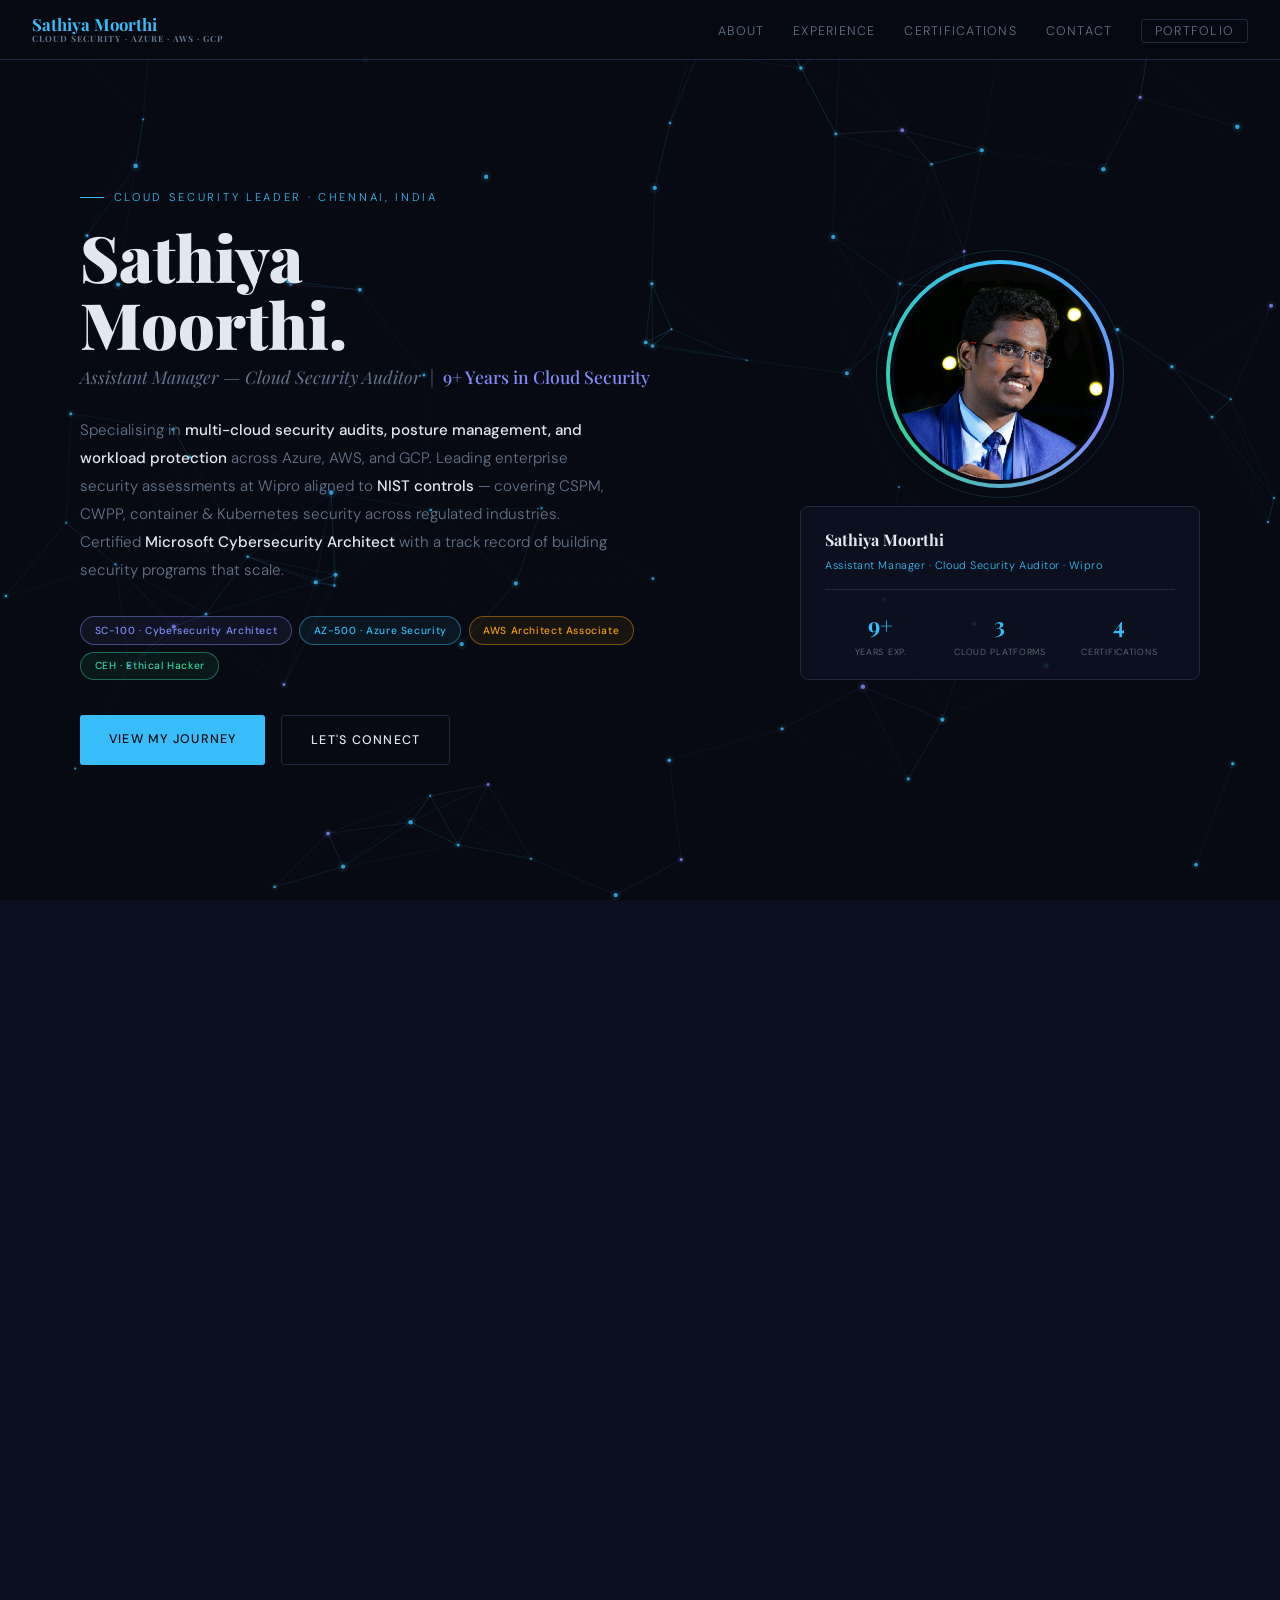
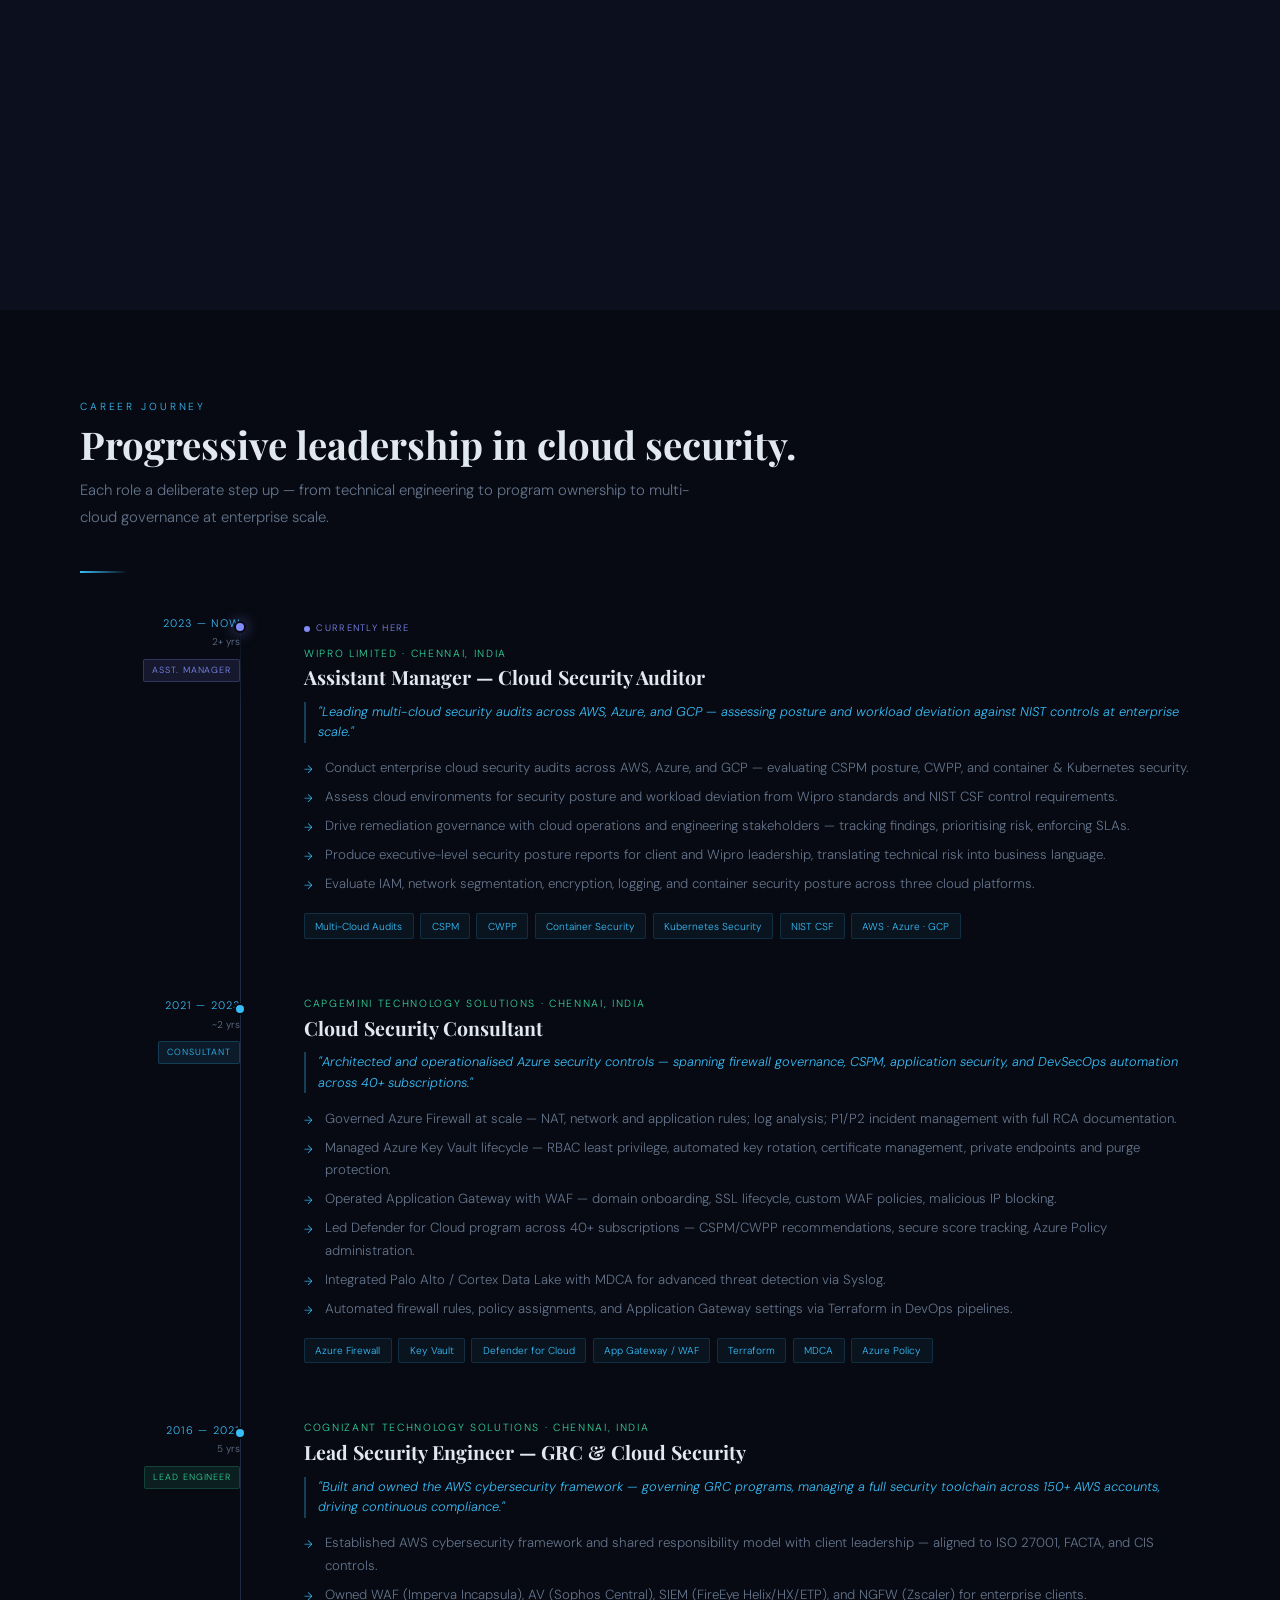
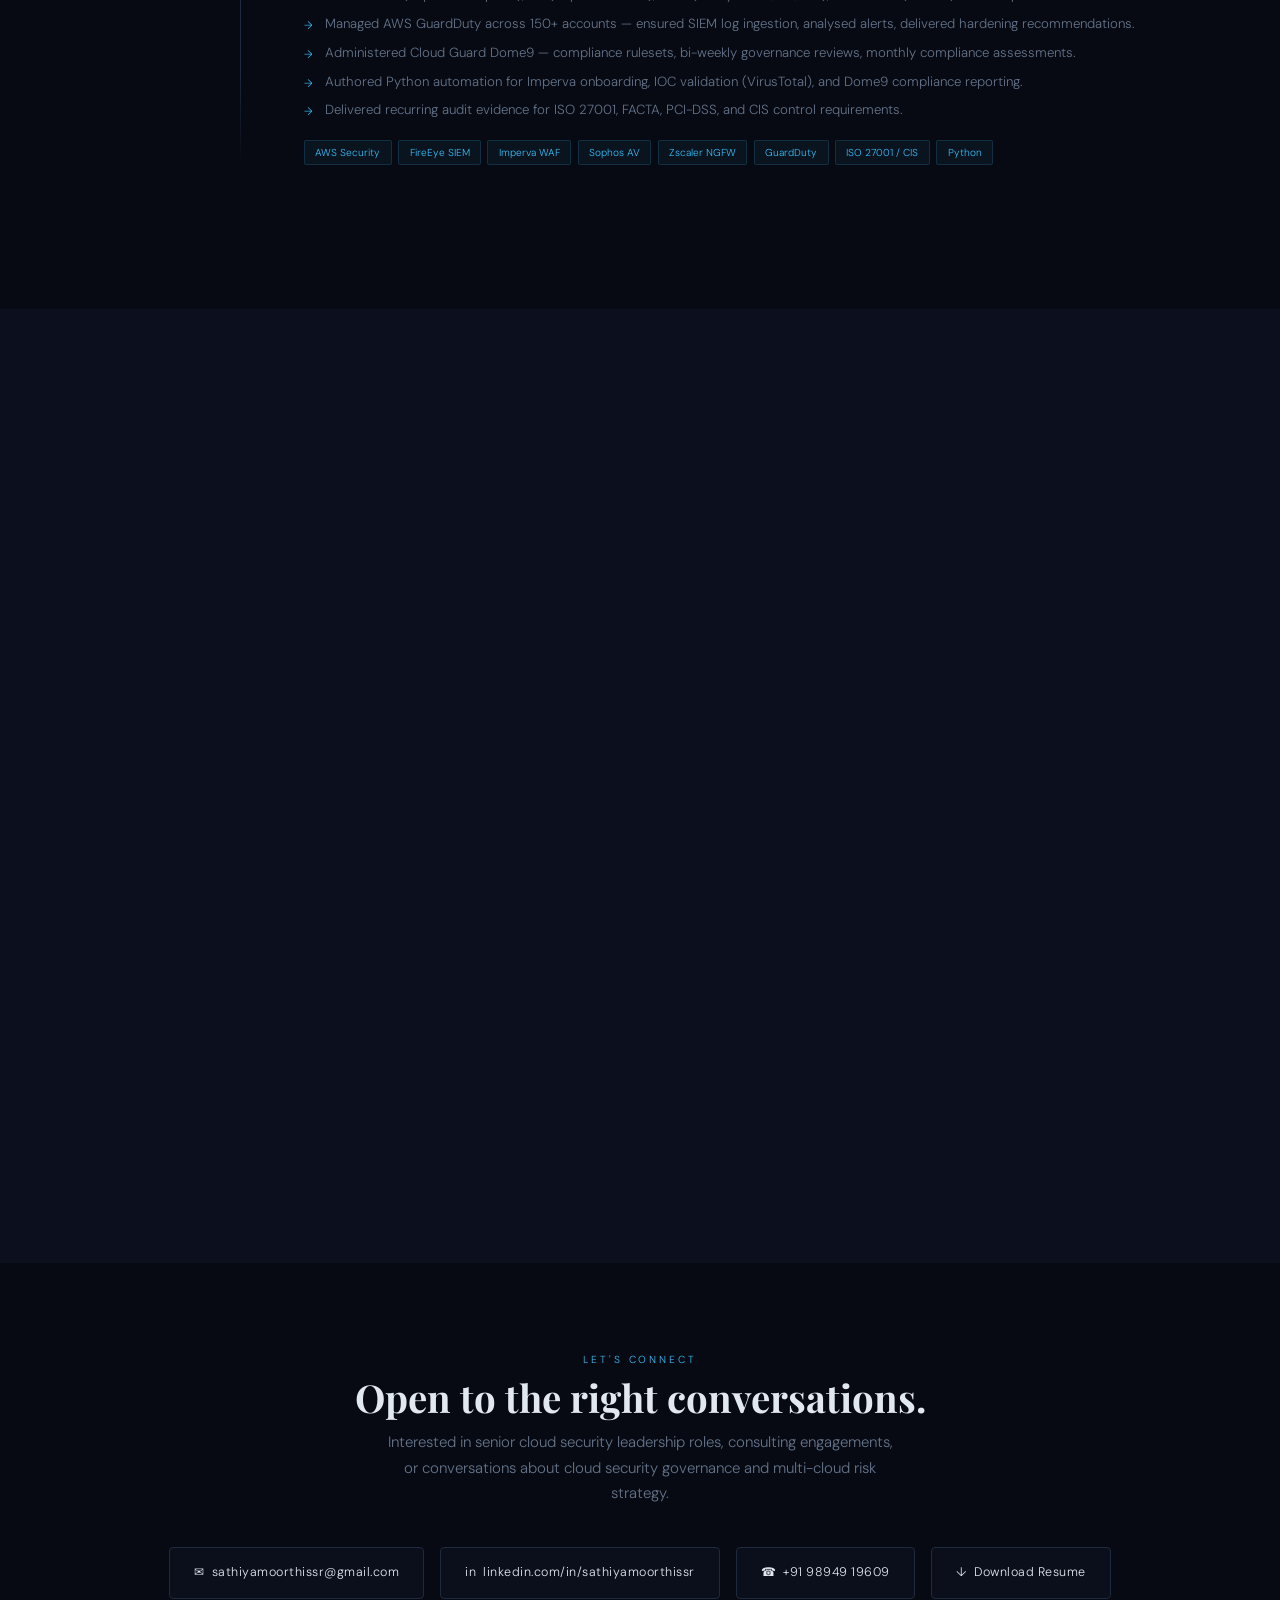
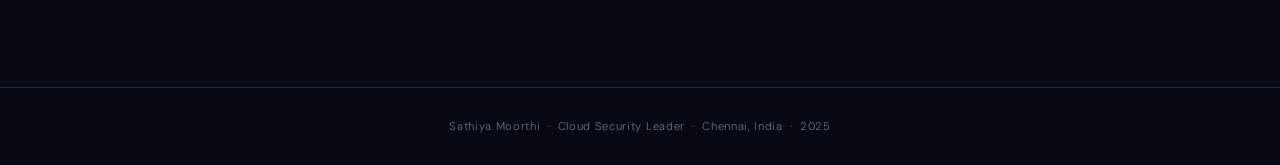
==== commit 879ac1f4: "Update Portfolio" ====
--- a/index.html
+++ b/index.html
@@ -5,600 +5,7 @@
   <meta name="viewport" content="width=device-width, initial-scale=1.0" />
   <title>Sathiya Moorthi — Cloud Security Leader</title>
   <link href="https://fonts.googleapis.com/css2?family=Playfair+Display:wght@400;700;900&family=DM+Sans:wght@300;400;500;600&display=swap" rel="stylesheet" />
-  <style>
-    *, *::before, *::after { box-sizing: border-box; margin: 0; padding: 0; }
-
-    :root {
-      --bg:      #070a12;
-      --surface: #0d1120;
-      --surface2:#111827;
-      --border:  #1e2a40;
-      --accent:  #38bdf8;
-      --accent2: #818cf8;
-      --accent3: #34d399;
-      --gold:    #f59e0b;
-      --text:    #e2e8f0;
-      --muted:   #64748b;
-      --font-display: 'Playfair Display', serif;
-      --font-body:    'DM Sans', sans-serif;
-      --nav-h: 60px;
-    }
-
-    html { scroll-behavior: smooth; }
-
-    body {
-      background: var(--bg);
-      color: var(--text);
-      font-family: var(--font-body);
-      font-weight: 300;
-      line-height: 1.7;
-      overflow-x: hidden;
-    }
-
-    /* ─── NETWORK CANVAS ─── */
-    #network-canvas {
-      position: fixed;
-      inset: 0;
-      z-index: 0;
-      pointer-events: none;
-    }
-    nav, section, footer { position: relative; z-index: 2; }
-
-    /* ═══════════════════════════════════════
-       NAV
-    ═══════════════════════════════════════ */
-    nav {
-      position: fixed;
-      top: 0; left: 0; right: 0;
-      height: var(--nav-h);
-      z-index: 200;
-      display: flex;
-      justify-content: space-between;
-      align-items: center;
-      padding: 0 2rem;
-      backdrop-filter: blur(20px);
-      background: rgba(7,10,18,0.88);
-      border-bottom: 1px solid var(--border);
-    }
-    .nav-logo {
-      font-family: var(--font-display);
-      font-size: 1.05rem;
-      font-weight: 700;
-      color: var(--accent);
-      line-height: 1.2;
-    }
-    .nav-badge {
-      font-size: 0.54rem;
-      letter-spacing: 0.12em;
-      text-transform: uppercase;
-      color: var(--muted);
-      display: block;
-    }
-    .nav-links { display: flex; gap: 1.8rem; list-style: none; }
-    .nav-links a {
-      color: var(--muted);
-      text-decoration: none;
-      font-size: 0.78rem;
-      letter-spacing: 0.1em;
-      text-transform: uppercase;
-      transition: color 0.2s;
-    }
-    .nav-links a:hover { color: var(--accent); }
-
-    /* ─── HAMBURGER ─── */
-    .hamburger {
-      display: none;
-      flex-direction: column;
-      justify-content: center;
-      gap: 5px;
-      background: none;
-      border: none;
-      cursor: pointer;
-      padding: 6px;
-      z-index: 300;
-      min-width: 36px;
-      min-height: 36px;
-    }
-    .hamburger span {
-      display: block;
-      width: 22px;
-      height: 2px;
-      background: var(--text);
-      border-radius: 2px;
-      transition: all 0.3s ease;
-      transform-origin: center;
-    }
-    .hamburger.open span:nth-child(1) { transform: translateY(7px) rotate(45deg); }
-    .hamburger.open span:nth-child(2) { opacity: 0; transform: scaleX(0); }
-    .hamburger.open span:nth-child(3) { transform: translateY(-7px) rotate(-45deg); }
-
-    /* ─── MOBILE DRAWER ─── */
-    .mobile-drawer {
-      display: none;
-      position: fixed;
-      inset: 0;
-      background: rgba(7,10,18,0.97);
-      backdrop-filter: blur(24px);
-      z-index: 250;
-      flex-direction: column;
-      align-items: center;
-      justify-content: center;
-      gap: 0;
-      opacity: 0;
-      pointer-events: none;
-      transition: opacity 0.3s ease;
-    }
-    .mobile-drawer.open { opacity: 1; pointer-events: all; }
-    .mobile-drawer a {
-      font-family: var(--font-display);
-      font-size: 2.2rem;
-      font-weight: 700;
-      color: var(--text);
-      text-decoration: none;
-      padding: 0.8rem 2rem;
-      transition: color 0.2s;
-      letter-spacing: 0.02em;
-    }
-    .mobile-drawer a:hover { color: var(--accent); }
-    .mobile-drawer-close {
-      position: absolute;
-      top: 1.2rem; right: 1.4rem;
-      background: none; border: none;
-      color: var(--muted);
-      font-size: 2rem;
-      cursor: pointer;
-      line-height: 1;
-      padding: 4px 8px;
-    }
-    .mobile-social {
-      margin-top: 2rem;
-      display: flex;
-      gap: 1.5rem;
-    }
-    .mobile-social a {
-      font-size: 0.75rem !important;
-      font-family: var(--font-body) !important;
-      font-weight: 400 !important;
-      color: var(--muted) !important;
-      letter-spacing: 0.1em;
-      text-transform: uppercase;
-      padding: 0.4rem 0.8rem !important;
-      border: 1px solid var(--border);
-      border-radius: 3px;
-    }
-
-    /* ═══════════════════════════════════════
-       HERO
-    ═══════════════════════════════════════ */
-    #hero {
-      min-height: 100vh;
-      display: grid;
-      grid-template-columns: 1fr 400px;
-      align-items: center;
-      padding: calc(var(--nav-h) + 3rem) 5rem 4rem;
-      gap: 3rem;
-    }
-
-    .hero-text { position: relative; }
-
-    .hero-label {
-      display: inline-flex;
-      align-items: center;
-      gap: 0.6rem;
-      font-size: 0.7rem;
-      letter-spacing: 0.24em;
-      text-transform: uppercase;
-      color: var(--accent);
-      margin-bottom: 1rem;
-      opacity: 0;
-      animation: fadeUp 0.8s 0.2s forwards;
-    }
-    .hero-label::before { content: ''; width: 24px; height: 1px; background: var(--accent); }
-
-    .hero-name {
-      font-family: var(--font-display);
-      font-size: clamp(2.8rem, 5vw, 4.8rem);
-      font-weight: 900;
-      line-height: 1.05;
-      margin-bottom: 0.5rem;
-      opacity: 0;
-      animation: fadeUp 0.8s 0.35s forwards;
-    }
-
-    .hero-role {
-      font-size: clamp(0.88rem, 1.5vw, 1.1rem);
-      color: var(--muted);
-      font-style: italic;
-      font-family: var(--font-display);
-      margin-bottom: 1.6rem;
-      opacity: 0;
-      animation: fadeUp 0.8s 0.5s forwards;
-      line-height: 1.4;
-    }
-    .hero-role span { color: var(--accent2); font-style: normal; font-weight: 500; }
-
-    .hero-bio {
-      font-size: 0.95rem;
-      color: var(--muted);
-      max-width: 540px;
-      margin-bottom: 2rem;
-      line-height: 1.85;
-      opacity: 0;
-      animation: fadeUp 0.8s 0.65s forwards;
-    }
-    .hero-bio strong { color: var(--text); font-weight: 500; }
-
-    .badge-row {
-      display: flex;
-      flex-wrap: wrap;
-      gap: 0.45rem;
-      margin-bottom: 2.2rem;
-      opacity: 0;
-      animation: fadeUp 0.8s 0.8s forwards;
-    }
-    .pill {
-      padding: 0.28rem 0.85rem;
-      border-radius: 100px;
-      font-size: 0.64rem;
-      letter-spacing: 0.06em;
-      font-weight: 500;
-      border: 1px solid;
-    }
-    .pill-blue   { border-color: rgba(56,189,248,0.45);  color: var(--accent);  background: rgba(56,189,248,0.07); }
-    .pill-violet { border-color: rgba(129,140,248,0.45); color: var(--accent2); background: rgba(129,140,248,0.07); }
-    .pill-green  { border-color: rgba(52,211,153,0.45);  color: var(--accent3); background: rgba(52,211,153,0.07); }
-    .pill-gold   { border-color: rgba(245,158,11,0.45);  color: var(--gold);    background: rgba(245,158,11,0.07); }
-
-    .hero-cta {
-      display: flex;
-      gap: 1rem;
-      flex-wrap: wrap;
-      opacity: 0;
-      animation: fadeUp 0.8s 0.95s forwards;
-    }
-    .btn-primary, .btn-outline {
-      padding: 0.82rem 1.8rem;
-      border-radius: 3px;
-      font-family: var(--font-body);
-      font-size: 0.78rem;
-      letter-spacing: 0.1em;
-      text-transform: uppercase;
-      text-decoration: none;
-      font-weight: 500;
-      transition: all 0.25s;
-      text-align: center;
-    }
-    .btn-primary { background: var(--accent); color: #070a12; border: none; }
-    .btn-primary:hover { background: #67d2fc; transform: translateY(-2px); box-shadow: 0 8px 28px rgba(56,189,248,0.28); }
-    .btn-outline { background: transparent; color: var(--text); border: 1px solid var(--border); }
-    .btn-outline:hover { border-color: var(--accent); color: var(--accent); transform: translateY(-2px); }
-
-    /* ─── HERO VISUAL ─── */
-    .hero-visual {
-      display: flex;
-      flex-direction: column;
-      align-items: center;
-      gap: 1.4rem;
-      opacity: 0;
-      animation: fadeIn 1s 0.6s forwards;
-    }
-    .photo-frame {
-      position: relative;
-      width: 220px;
-      height: 220px;
-    }
-    .photo-ring {
-      position: absolute;
-      inset: -4px;
-      border-radius: 50%;
-      background: conic-gradient(from 0deg, var(--accent), var(--accent2), var(--accent3), var(--accent));
-      animation: spin 14s linear infinite;
-      z-index: 0;
-    }
-    @keyframes spin { to { transform: rotate(360deg); } }
-    .photo-inner {
-      position: relative;
-      z-index: 1;
-      width: 100%;
-      height: 100%;
-      border-radius: 50%;
-      overflow: hidden;
-      background: var(--surface2);
-      border: 4px solid var(--bg);
-      display: flex;
-      align-items: center;
-      justify-content: center;
-    }
-    .photo-inner img { width: 100%; height: 100%; object-fit: cover; object-position: center top; display: block; }
-    .photo-fallback {
-      font-family: var(--font-display);
-      font-size: 3.2rem;
-      font-weight: 900;
-      color: var(--accent);
-      line-height: 1;
-      text-align: center;
-    }
-    .photo-fallback small {
-      display: block;
-      font-size: 0.5rem;
-      letter-spacing: 0.16em;
-      text-transform: uppercase;
-      color: var(--muted);
-      margin-top: 4px;
-      font-family: var(--font-body);
-    }
-    .photo-frame::after {
-      content: '';
-      position: absolute;
-      inset: -14px;
-      border-radius: 50%;
-      border: 1px solid rgba(56,189,248,0.18);
-      animation: pulseRing 3s ease-in-out infinite;
-    }
-    @keyframes pulseRing {
-      0%, 100% { transform: scale(1); opacity: 0.5; }
-      50% { transform: scale(1.06); opacity: 0; }
-    }
-    .profile-card {
-      background: rgba(13,17,32,0.85);
-      border: 1px solid var(--border);
-      border-radius: 8px;
-      padding: 1.2rem 1.5rem;
-      width: 100%;
-      backdrop-filter: blur(12px);
-    }
-    .profile-card-name { font-family: var(--font-display); font-size: 1rem; font-weight: 700; margin-bottom: 0.2rem; }
-    .profile-card-title { font-size: 0.68rem; color: var(--accent); letter-spacing: 0.05em; margin-bottom: 1rem; line-height: 1.5; }
-    .profile-stats { display: grid; grid-template-columns: repeat(3,1fr); gap: 0.5rem; text-align: center; border-top: 1px solid var(--border); padding-top: 1rem; }
-    .pstat-num { font-family: var(--font-display); font-size: 1.4rem; font-weight: 700; color: var(--accent); }
-    .pstat-lbl { font-size: 0.56rem; text-transform: uppercase; letter-spacing: 0.08em; color: var(--muted); margin-top: 1px; }
-
-    @keyframes fadeUp { from { opacity: 0; transform: translateY(26px); } to { opacity: 1; transform: translateY(0); } }
-    @keyframes fadeIn  { from { opacity: 0; } to { opacity: 1; } }
-
-    /* ═══════════════════════════════════════
-       SHARED SECTION STYLES
-    ═══════════════════════════════════════ */
-    section { padding: 5.5rem 5rem; }
-    .section-label { font-size: 0.64rem; letter-spacing: 0.28em; text-transform: uppercase; color: var(--accent); margin-bottom: 0.4rem; }
-    .section-title { font-family: var(--font-display); font-size: clamp(1.7rem, 3vw, 2.7rem); font-weight: 700; margin-bottom: 0.7rem; line-height: 1.15; }
-    .section-intro { color: var(--muted); max-width: 640px; margin-bottom: 2.5rem; font-size: 0.93rem; line-height: 1.8; }
-    .section-divider { width: 48px; height: 2px; background: linear-gradient(90deg, var(--accent), transparent); margin-bottom: 2.5rem; }
-
-    /* ═══════════════════════════════════════
-       ABOUT
-    ═══════════════════════════════════════ */
-    #about { background: rgba(13,17,32,0.92); backdrop-filter: blur(8px); }
-    .about-grid { display: grid; grid-template-columns: 1.1fr 0.9fr; gap: 4rem; align-items: start; }
-    .about-text p { color: var(--muted); margin-bottom: 1rem; font-size: 0.94rem; }
-    .about-text strong { color: var(--text); font-weight: 500; }
-    .skills-section-title { font-size: 0.64rem; letter-spacing: 0.18em; text-transform: uppercase; color: var(--accent3); margin-bottom: 0.9rem; margin-top: 1.8rem; }
-    .skills-list { display: flex; flex-wrap: wrap; gap: 0.5rem; }
-    .skill-tag { padding: 0.3rem 0.8rem; border: 1px solid var(--border); border-radius: 2px; font-size: 0.72rem; color: var(--muted); transition: all 0.2s; cursor: default; }
-    .skill-tag:hover { border-color: var(--accent); color: var(--accent); }
-
-    /* Roadmap */
-    .roadmap-title { font-size: 0.64rem; letter-spacing: 0.2em; text-transform: uppercase; color: var(--accent2); margin-bottom: 1.6rem; }
-    .ciso-roadmap { display: flex; flex-direction: column; }
-    .roadmap-item { display: flex; gap: 1rem; padding-bottom: 1.6rem; position: relative; }
-    .roadmap-item:not(:last-child)::before { content: ''; position: absolute; left: 13px; top: 28px; bottom: 0; width: 1px; background: var(--border); }
-    .roadmap-dot { width: 26px; height: 26px; min-width: 26px; border-radius: 50%; display: flex; align-items: center; justify-content: center; font-size: 0.6rem; font-weight: 700; margin-top: 2px; }
-    .dot-done { background: rgba(52,211,153,0.12); color: var(--accent3); border: 1px solid rgba(52,211,153,0.3); }
-    .dot-now  { background: rgba(56,189,248,0.14); color: var(--accent);  border: 1px solid rgba(56,189,248,0.4); }
-    .dot-next { background: rgba(129,140,248,0.10); color: var(--accent2); border: 1px solid rgba(129,140,248,0.3); }
-    .dot-goal { background: rgba(245,158,11,0.10); color: var(--gold);    border: 1px solid rgba(245,158,11,0.3); }
-    .roadmap-phase { font-size: 0.58rem; letter-spacing: 0.14em; text-transform: uppercase; color: var(--muted); margin-bottom: 0.15rem; }
-    .roadmap-role  { font-family: var(--font-display); font-size: 0.95rem; font-weight: 700; margin-bottom: 0.2rem; }
-    .roadmap-desc  { font-size: 0.76rem; color: var(--muted); line-height: 1.6; }
-
-    /* ═══════════════════════════════════════
-       EXPERIENCE
-    ═══════════════════════════════════════ */
-    #experience { background: transparent; }
-    .timeline { position: relative; }
-    .timeline::before { content: ''; position: absolute; left: 160px; top: 0; bottom: 0; width: 1px; background: linear-gradient(to bottom, transparent, var(--border) 8%, var(--border) 92%, transparent); }
-    .exp-item { display: grid; grid-template-columns: 160px 1fr; gap: 0 2.5rem; margin-bottom: 3.5rem; position: relative; opacity: 0; transform: translateX(-18px); transition: opacity 0.6s, transform 0.6s; }
-    .exp-item.visible { opacity: 1; transform: translateX(0); }
-    .exp-dates { text-align: right; padding-top: 0.1rem; }
-    .exp-year { font-size: 0.68rem; letter-spacing: 0.1em; text-transform: uppercase; color: var(--accent); }
-    .exp-duration { font-size: 0.62rem; color: var(--muted); margin-top: 0.1rem; }
-    .exp-level { font-size: 0.56rem; letter-spacing: 0.1em; text-transform: uppercase; margin-top: 0.5rem; padding: 0.18rem 0.5rem; border-radius: 2px; display: inline-block; }
-    .level-mgr  { background: rgba(129,140,248,0.12); color: var(--accent2); border: 1px solid rgba(129,140,248,0.25); }
-    .level-lead { background: rgba(56,189,248,0.10);  color: var(--accent);  border: 1px solid rgba(56,189,248,0.2); }
-    .level-eng  { background: rgba(52,211,153,0.10);  color: var(--accent3); border: 1px solid rgba(52,211,153,0.2); }
-    .exp-dot { position: absolute; left: 154px; top: 8px; width: 12px; height: 12px; border-radius: 50%; background: var(--accent); border: 2px solid var(--bg); z-index: 1; }
-    .exp-dot.now { background: var(--accent2); box-shadow: 0 0 14px rgba(129,140,248,0.55); }
-    .exp-content { padding-left: 1.5rem; }
-    .exp-live { display: inline-flex; align-items: center; gap: 0.4rem; font-size: 0.58rem; letter-spacing: 0.14em; text-transform: uppercase; color: var(--accent2); margin-bottom: 0.5rem; }
-    .exp-live::before { content: ''; width: 6px; height: 6px; border-radius: 50%; background: var(--accent2); animation: livepulse 1.5s ease-in-out infinite; }
-    @keyframes livepulse { 0%,100%{opacity:1;transform:scale(1)} 50%{opacity:0.4;transform:scale(1.4)} }
-    .exp-company { font-size: 0.65rem; letter-spacing: 0.16em; text-transform: uppercase; color: var(--accent3); margin-bottom: 0.2rem; }
-    .exp-role { font-family: var(--font-display); font-size: 1.22rem; font-weight: 700; margin-bottom: 0.7rem; line-height: 1.3; }
-    .exp-impact { font-size: 0.8rem; color: var(--accent); margin-bottom: 0.9rem; font-style: italic; border-left: 2px solid rgba(56,189,248,0.3); padding-left: 0.75rem; line-height: 1.6; }
-    .exp-bullets { list-style: none; margin-bottom: 1.1rem; display: flex; flex-direction: column; gap: 0.4rem; }
-    .exp-bullets li { font-size: 0.83rem; color: var(--muted); padding-left: 1.3rem; position: relative; }
-    .exp-bullets li::before { content: '→'; position: absolute; left: 0; color: var(--accent); font-size: 0.7rem; top: 3px; }
-    .exp-tags { display: flex; flex-wrap: wrap; gap: 0.4rem; }
-    .exp-tag { font-size: 0.63rem; padding: 0.2rem 0.65rem; background: rgba(56,189,248,0.06); border: 1px solid rgba(56,189,248,0.16); color: var(--accent); border-radius: 2px; }
-
-    /* ═══════════════════════════════════════
-       CERTIFICATIONS
-    ═══════════════════════════════════════ */
-    #certifications { background: rgba(13,17,32,0.92); backdrop-filter: blur(8px); }
-    .cert-grid { display: grid; grid-template-columns: repeat(auto-fill, minmax(270px, 1fr)); gap: 1.4rem; }
-    .cert-card { background: var(--surface2); border: 1px solid var(--border); border-radius: 10px; overflow: hidden; transition: transform 0.25s, box-shadow 0.25s; position: relative; }
-    .cert-card:hover { transform: translateY(-5px); box-shadow: 0 18px 42px rgba(0,0,0,0.4); }
-    .cert-card-top { padding: 1.4rem 1.4rem 1.1rem; display: flex; align-items: flex-start; gap: 1rem; border-top: 3px solid var(--c, var(--accent)); }
-    .cert-icon { width: 52px; height: 52px; min-width: 52px; border-radius: 10px; display: flex; align-items: center; justify-content: center; font-size: 1.5rem; background: var(--clight, rgba(56,189,248,0.1)); flex-shrink: 0; }
-    .cert-meta { flex: 1; min-width: 0; }
-    .cert-issuer { font-size: 0.58rem; letter-spacing: 0.16em; text-transform: uppercase; color: var(--muted); margin-bottom: 0.25rem; }
-    .cert-name { font-family: var(--font-display); font-size: 0.96rem; font-weight: 700; line-height: 1.25; margin-bottom: 0.2rem; color: var(--c, var(--accent)); filter: brightness(1.2); word-break: break-word; }
-    .cert-code { font-size: 0.62rem; color: var(--muted); }
-    .cert-card-bottom { padding: 0.8rem 1.4rem 1.1rem; border-top: 1px solid var(--border); display: flex; align-items: center; justify-content: space-between; gap: 0.5rem; }
-    .cert-year-badge { font-size: 0.6rem; letter-spacing: 0.1em; text-transform: uppercase; padding: 0.2rem 0.65rem; border-radius: 100px; border: 1px solid var(--cborder, rgba(56,189,248,0.3)); color: var(--c, var(--accent)); background: var(--clight, rgba(56,189,248,0.07)); white-space: nowrap; }
-    .cert-status { font-size: 0.58rem; letter-spacing: 0.12em; text-transform: uppercase; display: flex; align-items: center; gap: 0.3rem; white-space: nowrap; }
-    .cert-status::before { content: ''; width: 6px; height: 6px; border-radius: 50%; flex-shrink: 0; }
-    .status-earned .cert-status { color: var(--accent3); }
-    .status-earned .cert-status::before { background: var(--accent3); }
-    .status-planned .cert-status { color: var(--gold); }
-    .status-planned .cert-status::before { background: var(--gold); animation: livepulse 2s ease-in-out infinite; }
-
-    .cert-ms     { --c:#0078d4; --clight:rgba(0,120,212,0.10); --cborder:rgba(0,120,212,0.28); }
-    .cert-ms-arch{ --c:#7c3aed; --clight:rgba(124,58,237,0.12); --cborder:rgba(124,58,237,0.32); }
-    .cert-aws    { --c:#ff9900; --clight:rgba(255,153,0,0.10);  --cborder:rgba(255,153,0,0.28); }
-    .cert-ec2    { --c:#e53e3e; --clight:rgba(229,62,62,0.10);  --cborder:rgba(229,62,62,0.28); }
-    .cert-isc2   { --c:#1a56db; --clight:rgba(26,86,219,0.10);  --cborder:rgba(26,86,219,0.28); }
-    .cert-edu    { --c:#64748b; --clight:rgba(100,116,139,0.08); --cborder:rgba(100,116,139,0.22); }
-
-    .cert-card.planned { opacity: 0.9; }
-    .cert-card.planned::before { content: 'IN PROGRESS'; position: absolute; top: 10px; right: 10px; font-size: 0.52rem; letter-spacing: 0.16em; padding: 0.18rem 0.55rem; border-radius: 100px; background: rgba(245,158,11,0.12); border: 1px solid rgba(245,158,11,0.3); color: var(--gold); }
-    .cert-card.planned-future::before { content: 'PLANNED'; }
-
-    /* ═══════════════════════════════════════
-       CONTACT
-    ═══════════════════════════════════════ */
-    #contact { background: transparent; text-align: center; }
-    .contact-sub { color: var(--muted); max-width: 520px; margin: 0 auto 2.5rem; font-size: 0.94rem; }
-    .contact-links { display: flex; justify-content: center; gap: 1rem; flex-wrap: wrap; }
-    .contact-link { display: flex; align-items: center; gap: 0.5rem; padding: 0.9rem 1.5rem; border: 1px solid var(--border); border-radius: 4px; text-decoration: none; color: var(--text); font-size: 0.78rem; letter-spacing: 0.04em; transition: all 0.22s; background: rgba(13,17,32,0.7); }
-    .contact-link:hover { border-color: var(--accent); color: var(--accent); transform: translateY(-2px); box-shadow: 0 8px 24px rgba(56,189,248,0.1); }
-
-    footer { text-align: center; padding: 1.8rem; border-top: 1px solid var(--border); font-size: 0.7rem; color: var(--muted); letter-spacing: 0.06em; background: rgba(7,10,18,0.95); }
-
-    /* ═══════════════════════════════════════════════════════
-       RESPONSIVE — TABLET  (≤ 1024px)
-    ═══════════════════════════════════════════════════════ */
-    @media (max-width: 1024px) {
-      #hero { grid-template-columns: 1fr; padding: calc(var(--nav-h) + 3rem) 3rem 3rem; min-height: auto; }
-      .hero-visual {
-        flex-direction: row;
-        justify-content: flex-start;
-        align-items: center;
-        gap: 2rem;
-        flex-wrap: wrap;
-      }
-      .photo-frame { width: 160px; height: 160px; }
-      .photo-fallback { font-size: 2.4rem; }
-      .profile-card { max-width: 300px; }
-      section { padding: 4rem 3rem; }
-      .about-grid { grid-template-columns: 1fr; gap: 2.5rem; }
-    }
-
-    /* ═══════════════════════════════════════════════════════
-       RESPONSIVE — MOBILE  (≤ 768px)
-    ═══════════════════════════════════════════════════════ */
-    @media (max-width: 768px) {
-      nav { padding: 0 1.2rem; }
-      .nav-links { display: none; }
-      .hamburger { display: flex; }
-      .mobile-drawer { display: flex; }
-
-      #hero {
-        grid-template-columns: 1fr;
-        padding: calc(var(--nav-h) + 2rem) 1.4rem 2.5rem;
-        gap: 2rem;
-      }
-
-      /* Show a compact hero visual on mobile — photo + stats row only */
-      .hero-visual {
-        flex-direction: column;
-        align-items: center;
-        gap: 1.2rem;
-        display: flex;
-      }
-      .photo-frame { width: 140px; height: 140px; }
-      .photo-frame::after { inset: -10px; }
-      .photo-fallback { font-size: 2rem; }
-      .profile-card { width: 100%; max-width: 100%; padding: 1rem 1.2rem; }
-      .profile-card-name { font-size: 0.92rem; }
-      .profile-card-title { font-size: 0.62rem; }
-      .pstat-num { font-size: 1.2rem; }
-      .pstat-lbl { font-size: 0.5rem; }
-
-      .hero-label { font-size: 0.62rem; letter-spacing: 0.18em; }
-      .hero-name { font-size: clamp(2.4rem, 10vw, 3.2rem); }
-      .hero-role { font-size: 0.84rem; }
-      .hero-bio { font-size: 0.87rem; line-height: 1.78; }
-      .badge-row { gap: 0.38rem; }
-      .pill { font-size: 0.59rem; padding: 0.24rem 0.7rem; }
-      .hero-cta { flex-direction: column; gap: 0.7rem; }
-      .btn-primary, .btn-outline { padding: 0.9rem 1.5rem; font-size: 0.74rem; width: 100%; display: block; }
-
-      section { padding: 3rem 1.4rem; }
-      .section-title { font-size: clamp(1.5rem, 6.5vw, 2rem); }
-      .section-intro { font-size: 0.87rem; margin-bottom: 2rem; }
-
-      .about-text p { font-size: 0.87rem; }
-      .skill-tag { font-size: 0.68rem; padding: 0.26rem 0.72rem; }
-      .roadmap-role { font-size: 0.88rem; }
-      .roadmap-desc { font-size: 0.72rem; }
-      .roadmap-dot { width: 24px; height: 24px; min-width: 24px; font-size: 0.58rem; }
-
-      /* Timeline — mobile card style */
-      .timeline::before { display: none; }
-      .exp-item {
-        grid-template-columns: 1fr;
-        gap: 0;
-        margin-bottom: 0;
-        padding: 1.4rem;
-        background: rgba(13,17,32,0.7);
-        border: 1px solid var(--border);
-        border-radius: 8px;
-        margin-bottom: 1.2rem;
-        transform: none;
-        opacity: 0;
-      }
-      .exp-item.visible { opacity: 1; transform: none; }
-      .exp-dates {
-        text-align: left;
-        display: flex;
-        flex-wrap: wrap;
-        align-items: center;
-        gap: 0.5rem;
-        margin-bottom: 0.7rem;
-        padding-bottom: 0.7rem;
-        border-bottom: 1px solid var(--border);
-      }
-      .exp-dot { display: none; }
-      .exp-content { padding-left: 0; }
-      .exp-role { font-size: 1.08rem; }
-      .exp-impact { font-size: 0.76rem; }
-      .exp-bullets li { font-size: 0.79rem; }
-      .exp-tag { font-size: 0.6rem; }
-
-      .cert-grid { grid-template-columns: 1fr; gap: 1rem; }
-      .cert-card-top { padding: 1.1rem 1.1rem 0.9rem; gap: 0.8rem; }
-      .cert-icon { width: 46px; height: 46px; min-width: 46px; font-size: 1.3rem; }
-      .cert-name { font-size: 0.9rem; }
-      .cert-card-bottom { padding: 0.7rem 1.1rem 0.9rem; }
-
-      .contact-links { flex-direction: column; align-items: stretch; gap: 0.7rem; }
-      .contact-link { justify-content: center; padding: 0.9rem 1.2rem; font-size: 0.76rem; }
-      .contact-sub { font-size: 0.87rem; }
-    }
-
-    /* ═══════════════════════════════════════════════════════
-       RESPONSIVE — SMALL MOBILE  (≤ 400px)
-    ═══════════════════════════════════════════════════════ */
-    @media (max-width: 400px) {
-      nav { padding: 0 1rem; }
-      .nav-logo { font-size: 0.9rem; }
-      .nav-badge { display: none; }
-
-      #hero { padding: calc(var(--nav-h) + 1.5rem) 1rem 2rem; }
-      .hero-name { font-size: clamp(2rem, 11vw, 2.6rem); }
-      .hero-visual { gap: 1rem; }
-      .photo-frame { width: 120px; height: 120px; }
-
-      section { padding: 2.5rem 1rem; }
-
-      .exp-item { padding: 1.1rem 1rem; }
-      .exp-role { font-size: 1rem; }
-
-      .mobile-drawer a { font-size: 1.8rem; }
-      .cert-card-top { flex-direction: row; align-items: flex-start; }
-    }
-  </style>
+  <link rel="stylesheet" href="css/main.css" />
 </head>
 <body>
 
@@ -611,6 +18,7 @@
   <a href="#experience"     onclick="closeDrawer()">Experience</a>
   <a href="#certifications" onclick="closeDrawer()">Certifications</a>
   <a href="#contact"        onclick="closeDrawer()">Contact</a>
+  <a href="portfolio.html" onclick="closeDrawer()">Portfolio</a>
   <div class="mobile-social">
     <a href="https://www.linkedin.com/in/sathiyamoorthissr" target="_blank">LinkedIn</a>
     <a href="mailto:sathiyamoorthissr@gmail.com">Email</a>
@@ -628,6 +36,7 @@
     <li><a href="#experience">Experience</a></li>
     <li><a href="#certifications">Certifications</a></li>
     <li><a href="#contact">Contact</a></li>
+    <li><a href="portfolio.html" style="color:var(--accent);border:1px solid var(--border);border-radius:3px;padding:0.2rem 0.8rem;">Portfolio</a></li>
   </ul>
   <button class="hamburger" id="hamburger" aria-label="Open menu">
     <span></span><span></span><span></span>
@@ -1017,152 +426,6 @@
   <p>Sathiya Moorthi &nbsp;·&nbsp; Cloud Security Leader &nbsp;·&nbsp; Chennai, India &nbsp;·&nbsp; 2025</p>
 </footer>
 
-<script>
-/* ═══════════════════════════════
-   HAMBURGER / MOBILE DRAWER
-═══════════════════════════════ */
-const hamburger   = document.getElementById('hamburger');
-const drawer      = document.getElementById('mobileDrawer');
-const drawerClose = document.getElementById('drawerClose');
-
-function openDrawer() {
-  drawer.classList.add('open');
-  hamburger.classList.add('open');
-  document.body.style.overflow = 'hidden';
-}
-function closeDrawer() {
-  drawer.classList.remove('open');
-  hamburger.classList.remove('open');
-  document.body.style.overflow = '';
-}
-hamburger.addEventListener('click', openDrawer);
-drawerClose.addEventListener('click', closeDrawer);
-drawer.addEventListener('click', e => { if (e.target === drawer) closeDrawer(); });
-document.addEventListener('keydown', e => { if (e.key === 'Escape') closeDrawer(); });
-
-/* ═══════════════════════════════
-   NETWORK CANVAS ANIMATION
-═══════════════════════════════ */
-(function () {
-  const canvas = document.getElementById('network-canvas');
-  const ctx = canvas.getContext('2d');
-  let W, H, nodes = [];
-  const mouse = { x: -9999, y: -9999 };
-  const isMobile = () => window.innerWidth <= 768;
-  const nodeCount = () => isMobile() ? 50 : 90;
-  const maxDist   = () => isMobile() ? 120 : 160;
-
-  function resize() {
-    W = canvas.width  = window.innerWidth;
-    H = canvas.height = window.innerHeight;
-  }
-  function makeNode() {
-    return {
-      x:  Math.random() * W,
-      y:  Math.random() * H,
-      vx: (Math.random() - 0.5) * 0.45,
-      vy: (Math.random() - 0.5) * 0.45,
-      r:  Math.random() * 1.6 + 0.8,
-      accent: Math.random() > 0.85
-    };
-  }
-  function init() { resize(); nodes = Array.from({ length: nodeCount() }, makeNode); }
-
-  function draw() {
-    ctx.clearRect(0, 0, W, H);
-    const MD = maxDist();
-
-    nodes.forEach(n => {
-      n.x += n.vx; n.y += n.vy;
-      if (n.x < 0 || n.x > W) n.vx *= -1;
-      if (n.y < 0 || n.y > H) n.vy *= -1;
-    });
-
-    for (let i = 0; i < nodes.length; i++) {
-      for (let j = i + 1; j < nodes.length; j++) {
-        const a = nodes[i], b = nodes[j];
-        const dx = a.x - b.x, dy = a.y - b.y;
-        const d = Math.sqrt(dx*dx + dy*dy);
-        if (d < MD) {
-          const alpha = (1 - d / MD) * 0.32;
-          ctx.beginPath();
-          ctx.moveTo(a.x, a.y);
-          ctx.lineTo(b.x, b.y);
-          ctx.strokeStyle = (a.accent || b.accent)
-            ? `rgba(129,140,248,${alpha})`
-            : `rgba(56,189,248,${alpha})`;
-          ctx.lineWidth = 0.65;
-          ctx.stroke();
-        }
-      }
-    }
-
-    // mouse lines (desktop only)
-    if (!isMobile()) {
-      nodes.forEach(n => {
-        const dx = n.x - mouse.x, dy = n.y - mouse.y;
-        const d = Math.sqrt(dx*dx + dy*dy);
-        if (d < 200) {
-          ctx.beginPath();
-          ctx.moveTo(n.x, n.y);
-          ctx.lineTo(mouse.x, mouse.y);
-          ctx.strokeStyle = `rgba(129,140,248,${(1 - d/200)*0.55})`;
-          ctx.lineWidth = 0.85;
-          ctx.stroke();
-        }
-      });
-    }
-
-    nodes.forEach(n => {
-      const col = n.accent ? 'rgba(129,140,248,' : 'rgba(56,189,248,';
-      ctx.beginPath(); ctx.arc(n.x, n.y, n.r, 0, Math.PI*2);
-      ctx.fillStyle = col + '0.8)'; ctx.fill();
-      ctx.beginPath(); ctx.arc(n.x, n.y, n.r * 2.5, 0, Math.PI*2);
-      ctx.fillStyle = col + '0.07)'; ctx.fill();
-    });
-
-    requestAnimationFrame(draw);
-  }
-
-  let resizeTimer;
-  window.addEventListener('resize', () => {
-    clearTimeout(resizeTimer);
-    resizeTimer = setTimeout(init, 200);
-  });
-  window.addEventListener('mousemove', e => { mouse.x = e.clientX; mouse.y = e.clientY; });
-  window.addEventListener('mouseleave', () => { mouse.x = -9999; mouse.y = -9999; });
-
-  // touch support for mobile canvas interaction
-  window.addEventListener('touchmove', e => {
-    const t = e.touches[0];
-    mouse.x = t.clientX; mouse.y = t.clientY;
-  }, { passive: true });
-  window.addEventListener('touchend', () => { mouse.x = -9999; mouse.y = -9999; });
-
-  init(); draw();
-})();
-
-/* ═══════════════════════════════
-   SCROLL REVEAL — TIMELINE
-═══════════════════════════════ */
-const expItems = document.querySelectorAll('.exp-item');
-const revealObs = new IntersectionObserver(entries => {
-  entries.forEach((e, i) => {
-    if (e.isIntersecting) setTimeout(() => e.target.classList.add('visible'), i * 120);
-  });
-}, { threshold: 0.08 });
-expItems.forEach(el => revealObs.observe(el));
-
-/* ═══════════════════════════════
-   NAV ACTIVE STATE
-═══════════════════════════════ */
-const allSections = document.querySelectorAll('section[id]');
-const allNavLinks = document.querySelectorAll('.nav-links a');
-window.addEventListener('scroll', () => {
-  let cur = '';
-  allSections.forEach(s => { if (window.scrollY >= s.offsetTop - 130) cur = s.id; });
-  allNavLinks.forEach(a => { a.style.color = a.getAttribute('href') === '#' + cur ? 'var(--accent)' : ''; });
-}, { passive: true });
-</script>
+<script src="js/main.js"></script>
 </body>
 </html>
--- a/css/main.css
+++ b/css/main.css
@@ -0,0 +1,591 @@
+*, *::before, *::after { box-sizing: border-box; margin: 0; padding: 0; }
+
+:root {
+  --bg:      #070a12;
+  --surface: #0d1120;
+  --surface2:#111827;
+  --border:  #1e2a40;
+  --accent:  #38bdf8;
+  --accent2: #818cf8;
+  --accent3: #34d399;
+  --gold:    #f59e0b;
+  --text:    #e2e8f0;
+  --muted:   #64748b;
+  --font-display: 'Playfair Display', serif;
+  --font-body:    'DM Sans', sans-serif;
+  --nav-h: 60px;
+}
+
+html { scroll-behavior: smooth; }
+
+body {
+  background: var(--bg);
+  color: var(--text);
+  font-family: var(--font-body);
+  font-weight: 300;
+  line-height: 1.7;
+  overflow-x: hidden;
+}
+
+/* ─── NETWORK CANVAS ─── */
+#network-canvas {
+  position: fixed;
+  inset: 0;
+  z-index: 0;
+  pointer-events: none;
+}
+nav, section, footer { position: relative; z-index: 2; }
+
+/* ═══════════════════════════════════════
+   NAV
+═══════════════════════════════════════ */
+nav {
+  position: fixed;
+  top: 0; left: 0; right: 0;
+  height: var(--nav-h);
+  z-index: 200;
+  display: flex;
+  justify-content: space-between;
+  align-items: center;
+  padding: 0 2rem;
+  backdrop-filter: blur(20px);
+  background: rgba(7,10,18,0.88);
+  border-bottom: 1px solid var(--border);
+}
+.nav-logo {
+  font-family: var(--font-display);
+  font-size: 1.05rem;
+  font-weight: 700;
+  color: var(--accent);
+  line-height: 1.2;
+}
+.nav-badge {
+  font-size: 0.54rem;
+  letter-spacing: 0.12em;
+  text-transform: uppercase;
+  color: var(--muted);
+  display: block;
+}
+.nav-links { display: flex; gap: 1.8rem; list-style: none; }
+.nav-links a {
+  color: var(--muted);
+  text-decoration: none;
+  font-size: 0.78rem;
+  letter-spacing: 0.1em;
+  text-transform: uppercase;
+  transition: color 0.2s;
+}
+.nav-links a:hover { color: var(--accent); }
+
+/* ─── HAMBURGER ─── */
+.hamburger {
+  display: none;
+  flex-direction: column;
+  justify-content: center;
+  gap: 5px;
+  background: none;
+  border: none;
+  cursor: pointer;
+  padding: 6px;
+  z-index: 300;
+  min-width: 36px;
+  min-height: 36px;
+}
+.hamburger span {
+  display: block;
+  width: 22px;
+  height: 2px;
+  background: var(--text);
+  border-radius: 2px;
+  transition: all 0.3s ease;
+  transform-origin: center;
+}
+.hamburger.open span:nth-child(1) { transform: translateY(7px) rotate(45deg); }
+.hamburger.open span:nth-child(2) { opacity: 0; transform: scaleX(0); }
+.hamburger.open span:nth-child(3) { transform: translateY(-7px) rotate(-45deg); }
+
+/* ─── MOBILE DRAWER ─── */
+.mobile-drawer {
+  display: none;
+  position: fixed;
+  inset: 0;
+  background: rgba(7,10,18,0.97);
+  backdrop-filter: blur(24px);
+  z-index: 250;
+  flex-direction: column;
+  align-items: center;
+  justify-content: center;
+  gap: 0;
+  opacity: 0;
+  pointer-events: none;
+  transition: opacity 0.3s ease;
+}
+.mobile-drawer.open { opacity: 1; pointer-events: all; }
+.mobile-drawer a {
+  font-family: var(--font-display);
+  font-size: 2.2rem;
+  font-weight: 700;
+  color: var(--text);
+  text-decoration: none;
+  padding: 0.8rem 2rem;
+  transition: color 0.2s;
+  letter-spacing: 0.02em;
+}
+.mobile-drawer a:hover { color: var(--accent); }
+.mobile-drawer-close {
+  position: absolute;
+  top: 1.2rem; right: 1.4rem;
+  background: none; border: none;
+  color: var(--muted);
+  font-size: 2rem;
+  cursor: pointer;
+  line-height: 1;
+  padding: 4px 8px;
+}
+.mobile-social {
+  margin-top: 2rem;
+  display: flex;
+  gap: 1.5rem;
+}
+.mobile-social a {
+  font-size: 0.75rem !important;
+  font-family: var(--font-body) !important;
+  font-weight: 400 !important;
+  color: var(--muted) !important;
+  letter-spacing: 0.1em;
+  text-transform: uppercase;
+  padding: 0.4rem 0.8rem !important;
+  border: 1px solid var(--border);
+  border-radius: 3px;
+}
+
+/* ═══════════════════════════════════════
+   HERO
+═══════════════════════════════════════ */
+#hero {
+  min-height: 100vh;
+  display: grid;
+  grid-template-columns: 1fr 400px;
+  align-items: center;
+  padding: calc(var(--nav-h) + 3rem) 5rem 4rem;
+  gap: 3rem;
+}
+
+.hero-text { position: relative; }
+
+.hero-label {
+  display: inline-flex;
+  align-items: center;
+  gap: 0.6rem;
+  font-size: 0.7rem;
+  letter-spacing: 0.24em;
+  text-transform: uppercase;
+  color: var(--accent);
+  margin-bottom: 1rem;
+  opacity: 0;
+  animation: fadeUp 0.8s 0.2s forwards;
+}
+.hero-label::before { content: ''; width: 24px; height: 1px; background: var(--accent); }
+
+.hero-name {
+  font-family: var(--font-display);
+  font-size: clamp(2.8rem, 5vw, 4.8rem);
+  font-weight: 900;
+  line-height: 1.05;
+  margin-bottom: 0.5rem;
+  opacity: 0;
+  animation: fadeUp 0.8s 0.35s forwards;
+}
+
+.hero-role {
+  font-size: clamp(0.88rem, 1.5vw, 1.1rem);
+  color: var(--muted);
+  font-style: italic;
+  font-family: var(--font-display);
+  margin-bottom: 1.6rem;
+  opacity: 0;
+  animation: fadeUp 0.8s 0.5s forwards;
+  line-height: 1.4;
+}
+.hero-role span { color: var(--accent2); font-style: normal; font-weight: 500; }
+
+.hero-bio {
+  font-size: 0.95rem;
+  color: var(--muted);
+  max-width: 540px;
+  margin-bottom: 2rem;
+  line-height: 1.85;
+  opacity: 0;
+  animation: fadeUp 0.8s 0.65s forwards;
+}
+.hero-bio strong { color: var(--text); font-weight: 500; }
+
+.badge-row {
+  display: flex;
+  flex-wrap: wrap;
+  gap: 0.45rem;
+  margin-bottom: 2.2rem;
+  opacity: 0;
+  animation: fadeUp 0.8s 0.8s forwards;
+}
+.pill {
+  padding: 0.28rem 0.85rem;
+  border-radius: 100px;
+  font-size: 0.64rem;
+  letter-spacing: 0.06em;
+  font-weight: 500;
+  border: 1px solid;
+}
+.pill-blue   { border-color: rgba(56,189,248,0.45);  color: var(--accent);  background: rgba(56,189,248,0.07); }
+.pill-violet { border-color: rgba(129,140,248,0.45); color: var(--accent2); background: rgba(129,140,248,0.07); }
+.pill-green  { border-color: rgba(52,211,153,0.45);  color: var(--accent3); background: rgba(52,211,153,0.07); }
+.pill-gold   { border-color: rgba(245,158,11,0.45);  color: var(--gold);    background: rgba(245,158,11,0.07); }
+
+.hero-cta {
+  display: flex;
+  gap: 1rem;
+  flex-wrap: wrap;
+  opacity: 0;
+  animation: fadeUp 0.8s 0.95s forwards;
+}
+.btn-primary, .btn-outline {
+  padding: 0.82rem 1.8rem;
+  border-radius: 3px;
+  font-family: var(--font-body);
+  font-size: 0.78rem;
+  letter-spacing: 0.1em;
+  text-transform: uppercase;
+  text-decoration: none;
+  font-weight: 500;
+  transition: all 0.25s;
+  text-align: center;
+}
+.btn-primary { background: var(--accent); color: #070a12; border: none; }
+.btn-primary:hover { background: #67d2fc; transform: translateY(-2px); box-shadow: 0 8px 28px rgba(56,189,248,0.28); }
+.btn-outline { background: transparent; color: var(--text); border: 1px solid var(--border); }
+.btn-outline:hover { border-color: var(--accent); color: var(--accent); transform: translateY(-2px); }
+
+/* ─── HERO VISUAL ─── */
+.hero-visual {
+  display: flex;
+  flex-direction: column;
+  align-items: center;
+  gap: 1.4rem;
+  opacity: 0;
+  animation: fadeIn 1s 0.6s forwards;
+}
+.photo-frame {
+  position: relative;
+  width: 220px;
+  height: 220px;
+}
+.photo-ring {
+  position: absolute;
+  inset: -4px;
+  border-radius: 50%;
+  background: conic-gradient(from 0deg, var(--accent), var(--accent2), var(--accent3), var(--accent));
+  animation: spin 14s linear infinite;
+  z-index: 0;
+}
+@keyframes spin { to { transform: rotate(360deg); } }
+.photo-inner {
+  position: relative;
+  z-index: 1;
+  width: 100%;
+  height: 100%;
+  border-radius: 50%;
+  overflow: hidden;
+  background: var(--surface2);
+  border: 4px solid var(--bg);
+  display: flex;
+  align-items: center;
+  justify-content: center;
+}
+.photo-inner img { width: 100%; height: 100%; object-fit: cover; object-position: center top; display: block; }
+.photo-fallback {
+  font-family: var(--font-display);
+  font-size: 3.2rem;
+  font-weight: 900;
+  color: var(--accent);
+  line-height: 1;
+  text-align: center;
+}
+.photo-fallback small {
+  display: block;
+  font-size: 0.5rem;
+  letter-spacing: 0.16em;
+  text-transform: uppercase;
+  color: var(--muted);
+  margin-top: 4px;
+  font-family: var(--font-body);
+}
+.photo-frame::after {
+  content: '';
+  position: absolute;
+  inset: -14px;
+  border-radius: 50%;
+  border: 1px solid rgba(56,189,248,0.18);
+  animation: pulseRing 3s ease-in-out infinite;
+}
+@keyframes pulseRing {
+  0%, 100% { transform: scale(1); opacity: 0.5; }
+  50% { transform: scale(1.06); opacity: 0; }
+}
+.profile-card {
+  background: rgba(13,17,32,0.85);
+  border: 1px solid var(--border);
+  border-radius: 8px;
+  padding: 1.2rem 1.5rem;
+  width: 100%;
+  backdrop-filter: blur(12px);
+}
+.profile-card-name { font-family: var(--font-display); font-size: 1rem; font-weight: 700; margin-bottom: 0.2rem; }
+.profile-card-title { font-size: 0.68rem; color: var(--accent); letter-spacing: 0.05em; margin-bottom: 1rem; line-height: 1.5; }
+.profile-stats { display: grid; grid-template-columns: repeat(3,1fr); gap: 0.5rem; text-align: center; border-top: 1px solid var(--border); padding-top: 1rem; }
+.pstat-num { font-family: var(--font-display); font-size: 1.4rem; font-weight: 700; color: var(--accent); }
+.pstat-lbl { font-size: 0.56rem; text-transform: uppercase; letter-spacing: 0.08em; color: var(--muted); margin-top: 1px; }
+
+@keyframes fadeUp { from { opacity: 0; transform: translateY(26px); } to { opacity: 1; transform: translateY(0); } }
+@keyframes fadeIn  { from { opacity: 0; } to { opacity: 1; } }
+
+/* ═══════════════════════════════════════
+   SHARED SECTION STYLES
+═══════════════════════════════════════ */
+section { padding: 5.5rem 5rem; }
+.section-label { font-size: 0.64rem; letter-spacing: 0.28em; text-transform: uppercase; color: var(--accent); margin-bottom: 0.4rem; }
+.section-title { font-family: var(--font-display); font-size: clamp(1.7rem, 3vw, 2.7rem); font-weight: 700; margin-bottom: 0.7rem; line-height: 1.15; }
+.section-intro { color: var(--muted); max-width: 640px; margin-bottom: 2.5rem; font-size: 0.93rem; line-height: 1.8; }
+.section-divider { width: 48px; height: 2px; background: linear-gradient(90deg, var(--accent), transparent); margin-bottom: 2.5rem; }
+
+/* ═══════════════════════════════════════
+   ABOUT
+═══════════════════════════════════════ */
+#about { background: rgba(13,17,32,0.92); backdrop-filter: blur(8px); }
+.about-grid { display: grid; grid-template-columns: 1.1fr 0.9fr; gap: 4rem; align-items: start; }
+.about-text p { color: var(--muted); margin-bottom: 1rem; font-size: 0.94rem; }
+.about-text strong { color: var(--text); font-weight: 500; }
+.skills-section-title { font-size: 0.64rem; letter-spacing: 0.18em; text-transform: uppercase; color: var(--accent3); margin-bottom: 0.9rem; margin-top: 1.8rem; }
+.skills-list { display: flex; flex-wrap: wrap; gap: 0.5rem; }
+.skill-tag { padding: 0.3rem 0.8rem; border: 1px solid var(--border); border-radius: 2px; font-size: 0.72rem; color: var(--muted); transition: all 0.2s; cursor: default; }
+.skill-tag:hover { border-color: var(--accent); color: var(--accent); }
+
+/* Roadmap */
+.roadmap-title { font-size: 0.64rem; letter-spacing: 0.2em; text-transform: uppercase; color: var(--accent2); margin-bottom: 1.6rem; }
+.ciso-roadmap { display: flex; flex-direction: column; }
+.roadmap-item { display: flex; gap: 1rem; padding-bottom: 1.6rem; position: relative; }
+.roadmap-item:not(:last-child)::before { content: ''; position: absolute; left: 13px; top: 28px; bottom: 0; width: 1px; background: var(--border); }
+.roadmap-dot { width: 26px; height: 26px; min-width: 26px; border-radius: 50%; display: flex; align-items: center; justify-content: center; font-size: 0.6rem; font-weight: 700; margin-top: 2px; }
+.dot-done { background: rgba(52,211,153,0.12); color: var(--accent3); border: 1px solid rgba(52,211,153,0.3); }
+.dot-now  { background: rgba(56,189,248,0.14); color: var(--accent);  border: 1px solid rgba(56,189,248,0.4); }
+.dot-next { background: rgba(129,140,248,0.10); color: var(--accent2); border: 1px solid rgba(129,140,248,0.3); }
+.dot-goal { background: rgba(245,158,11,0.10); color: var(--gold);    border: 1px solid rgba(245,158,11,0.3); }
+.roadmap-phase { font-size: 0.58rem; letter-spacing: 0.14em; text-transform: uppercase; color: var(--muted); margin-bottom: 0.15rem; }
+.roadmap-role  { font-family: var(--font-display); font-size: 0.95rem; font-weight: 700; margin-bottom: 0.2rem; }
+.roadmap-desc  { font-size: 0.76rem; color: var(--muted); line-height: 1.6; }
+
+/* ═══════════════════════════════════════
+   EXPERIENCE
+═══════════════════════════════════════ */
+#experience { background: transparent; }
+.timeline { position: relative; }
+.timeline::before { content: ''; position: absolute; left: 160px; top: 0; bottom: 0; width: 1px; background: linear-gradient(to bottom, transparent, var(--border) 8%, var(--border) 92%, transparent); }
+.exp-item { display: grid; grid-template-columns: 160px 1fr; gap: 0 2.5rem; margin-bottom: 3.5rem; position: relative; opacity: 0; transform: translateX(-18px); transition: opacity 0.6s, transform 0.6s; }
+.exp-item.visible { opacity: 1; transform: translateX(0); }
+.exp-dates { text-align: right; padding-top: 0.1rem; }
+.exp-year { font-size: 0.68rem; letter-spacing: 0.1em; text-transform: uppercase; color: var(--accent); }
+.exp-duration { font-size: 0.62rem; color: var(--muted); margin-top: 0.1rem; }
+.exp-level { font-size: 0.56rem; letter-spacing: 0.1em; text-transform: uppercase; margin-top: 0.5rem; padding: 0.18rem 0.5rem; border-radius: 2px; display: inline-block; }
+.level-mgr  { background: rgba(129,140,248,0.12); color: var(--accent2); border: 1px solid rgba(129,140,248,0.25); }
+.level-lead { background: rgba(56,189,248,0.10);  color: var(--accent);  border: 1px solid rgba(56,189,248,0.2); }
+.level-eng  { background: rgba(52,211,153,0.10);  color: var(--accent3); border: 1px solid rgba(52,211,153,0.2); }
+.exp-dot { position: absolute; left: 154px; top: 8px; width: 12px; height: 12px; border-radius: 50%; background: var(--accent); border: 2px solid var(--bg); z-index: 1; }
+.exp-dot.now { background: var(--accent2); box-shadow: 0 0 14px rgba(129,140,248,0.55); }
+.exp-content { padding-left: 1.5rem; }
+.exp-live { display: inline-flex; align-items: center; gap: 0.4rem; font-size: 0.58rem; letter-spacing: 0.14em; text-transform: uppercase; color: var(--accent2); margin-bottom: 0.5rem; }
+.exp-live::before { content: ''; width: 6px; height: 6px; border-radius: 50%; background: var(--accent2); animation: livepulse 1.5s ease-in-out infinite; }
+@keyframes livepulse { 0%,100%{opacity:1;transform:scale(1)} 50%{opacity:0.4;transform:scale(1.4)} }
+.exp-company { font-size: 0.65rem; letter-spacing: 0.16em; text-transform: uppercase; color: var(--accent3); margin-bottom: 0.2rem; }
+.exp-role { font-family: var(--font-display); font-size: 1.22rem; font-weight: 700; margin-bottom: 0.7rem; line-height: 1.3; }
+.exp-impact { font-size: 0.8rem; color: var(--accent); margin-bottom: 0.9rem; font-style: italic; border-left: 2px solid rgba(56,189,248,0.3); padding-left: 0.75rem; line-height: 1.6; }
+.exp-bullets { list-style: none; margin-bottom: 1.1rem; display: flex; flex-direction: column; gap: 0.4rem; }
+.exp-bullets li { font-size: 0.83rem; color: var(--muted); padding-left: 1.3rem; position: relative; }
+.exp-bullets li::before { content: '→'; position: absolute; left: 0; color: var(--accent); font-size: 0.7rem; top: 3px; }
+.exp-tags { display: flex; flex-wrap: wrap; gap: 0.4rem; }
+.exp-tag { font-size: 0.63rem; padding: 0.2rem 0.65rem; background: rgba(56,189,248,0.06); border: 1px solid rgba(56,189,248,0.16); color: var(--accent); border-radius: 2px; }
+
+/* ═══════════════════════════════════════
+   CERTIFICATIONS
+═══════════════════════════════════════ */
+#certifications { background: rgba(13,17,32,0.92); backdrop-filter: blur(8px); }
+.cert-grid { display: grid; grid-template-columns: repeat(auto-fill, minmax(270px, 1fr)); gap: 1.4rem; }
+.cert-card { background: var(--surface2); border: 1px solid var(--border); border-radius: 10px; overflow: hidden; transition: transform 0.25s, box-shadow 0.25s; position: relative; }
+.cert-card:hover { transform: translateY(-5px); box-shadow: 0 18px 42px rgba(0,0,0,0.4); }
+.cert-card-top { padding: 1.4rem 1.4rem 1.1rem; display: flex; align-items: flex-start; gap: 1rem; border-top: 3px solid var(--c, var(--accent)); }
+.cert-icon { width: 52px; height: 52px; min-width: 52px; border-radius: 10px; display: flex; align-items: center; justify-content: center; font-size: 1.5rem; background: var(--clight, rgba(56,189,248,0.1)); flex-shrink: 0; }
+.cert-meta { flex: 1; min-width: 0; }
+.cert-issuer { font-size: 0.58rem; letter-spacing: 0.16em; text-transform: uppercase; color: var(--muted); margin-bottom: 0.25rem; }
+.cert-name { font-family: var(--font-display); font-size: 0.96rem; font-weight: 700; line-height: 1.25; margin-bottom: 0.2rem; color: var(--c, var(--accent)); filter: brightness(1.2); word-break: break-word; }
+.cert-code { font-size: 0.62rem; color: var(--muted); }
+.cert-card-bottom { padding: 0.8rem 1.4rem 1.1rem; border-top: 1px solid var(--border); display: flex; align-items: center; justify-content: space-between; gap: 0.5rem; }
+.cert-year-badge { font-size: 0.6rem; letter-spacing: 0.1em; text-transform: uppercase; padding: 0.2rem 0.65rem; border-radius: 100px; border: 1px solid var(--cborder, rgba(56,189,248,0.3)); color: var(--c, var(--accent)); background: var(--clight, rgba(56,189,248,0.07)); white-space: nowrap; }
+.cert-status { font-size: 0.58rem; letter-spacing: 0.12em; text-transform: uppercase; display: flex; align-items: center; gap: 0.3rem; white-space: nowrap; }
+.cert-status::before { content: ''; width: 6px; height: 6px; border-radius: 50%; flex-shrink: 0; }
+.status-earned .cert-status { color: var(--accent3); }
+.status-earned .cert-status::before { background: var(--accent3); }
+.status-planned .cert-status { color: var(--gold); }
+.status-planned .cert-status::before { background: var(--gold); animation: livepulse 2s ease-in-out infinite; }
+
+.cert-ms     { --c:#0078d4; --clight:rgba(0,120,212,0.10); --cborder:rgba(0,120,212,0.28); }
+.cert-ms-arch{ --c:#7c3aed; --clight:rgba(124,58,237,0.12); --cborder:rgba(124,58,237,0.32); }
+.cert-aws    { --c:#ff9900; --clight:rgba(255,153,0,0.10);  --cborder:rgba(255,153,0,0.28); }
+.cert-ec2    { --c:#e53e3e; --clight:rgba(229,62,62,0.10);  --cborder:rgba(229,62,62,0.28); }
+.cert-isc2   { --c:#1a56db; --clight:rgba(26,86,219,0.10);  --cborder:rgba(26,86,219,0.28); }
+.cert-edu    { --c:#64748b; --clight:rgba(100,116,139,0.08); --cborder:rgba(100,116,139,0.22); }
+
+.cert-card.planned { opacity: 0.9; }
+.cert-card.planned::before { content: 'IN PROGRESS'; position: absolute; top: 10px; right: 10px; font-size: 0.52rem; letter-spacing: 0.16em; padding: 0.18rem 0.55rem; border-radius: 100px; background: rgba(245,158,11,0.12); border: 1px solid rgba(245,158,11,0.3); color: var(--gold); }
+.cert-card.planned-future::before { content: 'PLANNED'; }
+
+/* ═══════════════════════════════════════
+   CONTACT
+═══════════════════════════════════════ */
+#contact { background: transparent; text-align: center; }
+.contact-sub { color: var(--muted); max-width: 520px; margin: 0 auto 2.5rem; font-size: 0.94rem; }
+.contact-links { display: flex; justify-content: center; gap: 1rem; flex-wrap: wrap; }
+.contact-link { display: flex; align-items: center; gap: 0.5rem; padding: 0.9rem 1.5rem; border: 1px solid var(--border); border-radius: 4px; text-decoration: none; color: var(--text); font-size: 0.78rem; letter-spacing: 0.04em; transition: all 0.22s; background: rgba(13,17,32,0.7); }
+.contact-link:hover { border-color: var(--accent); color: var(--accent); transform: translateY(-2px); box-shadow: 0 8px 24px rgba(56,189,248,0.1); }
+
+footer { text-align: center; padding: 1.8rem; border-top: 1px solid var(--border); font-size: 0.7rem; color: var(--muted); letter-spacing: 0.06em; background: rgba(7,10,18,0.95); }
+
+/* ═══════════════════════════════════════════════════════
+   RESPONSIVE — TABLET  (≤ 1024px)
+═══════════════════════════════════════════════════════ */
+@media (max-width: 1024px) {
+  #hero { grid-template-columns: 1fr; padding: calc(var(--nav-h) + 3rem) 3rem 3rem; min-height: auto; }
+  .hero-visual {
+    flex-direction: row;
+    justify-content: flex-start;
+    align-items: center;
+    gap: 2rem;
+    flex-wrap: wrap;
+  }
+  .photo-frame { width: 160px; height: 160px; }
+  .photo-fallback { font-size: 2.4rem; }
+  .profile-card { max-width: 300px; }
+  section { padding: 4rem 3rem; }
+  .about-grid { grid-template-columns: 1fr; gap: 2.5rem; }
+}
+
+/* ═══════════════════════════════════════════════════════
+   RESPONSIVE — MOBILE  (≤ 768px)
+═══════════════════════════════════════════════════════ */
+@media (max-width: 768px) {
+  nav { padding: 0 1.2rem; }
+  .nav-links { display: none; }
+  .hamburger { display: flex; }
+  .mobile-drawer { display: flex; }
+
+  #hero {
+    grid-template-columns: 1fr;
+    padding: calc(var(--nav-h) + 2rem) 1.4rem 2.5rem;
+    gap: 2rem;
+  }
+
+  .hero-visual {
+    flex-direction: column;
+    align-items: center;
+    gap: 1.2rem;
+    display: flex;
+  }
+  .photo-frame { width: 140px; height: 140px; }
+  .photo-frame::after { inset: -10px; }
+  .photo-fallback { font-size: 2rem; }
+  .profile-card { width: 100%; max-width: 100%; padding: 1rem 1.2rem; }
+  .profile-card-name { font-size: 0.92rem; }
+  .profile-card-title { font-size: 0.62rem; }
+  .pstat-num { font-size: 1.2rem; }
+  .pstat-lbl { font-size: 0.5rem; }
+
+  .hero-label { font-size: 0.62rem; letter-spacing: 0.18em; }
+  .hero-name { font-size: clamp(2.4rem, 10vw, 3.2rem); }
+  .hero-role { font-size: 0.84rem; }
+  .hero-bio { font-size: 0.87rem; line-height: 1.78; }
+  .badge-row { gap: 0.38rem; }
+  .pill { font-size: 0.59rem; padding: 0.24rem 0.7rem; }
+  .hero-cta { flex-direction: column; gap: 0.7rem; }
+  .btn-primary, .btn-outline { padding: 0.9rem 1.5rem; font-size: 0.74rem; width: 100%; display: block; }
+
+  section { padding: 3rem 1.4rem; }
+  .section-title { font-size: clamp(1.5rem, 6.5vw, 2rem); }
+  .section-intro { font-size: 0.87rem; margin-bottom: 2rem; }
+
+  .about-text p { font-size: 0.87rem; }
+  .skill-tag { font-size: 0.68rem; padding: 0.26rem 0.72rem; }
+  .roadmap-role { font-size: 0.88rem; }
+  .roadmap-desc { font-size: 0.72rem; }
+  .roadmap-dot { width: 24px; height: 24px; min-width: 24px; font-size: 0.58rem; }
+
+  /* Timeline — mobile card style */
+  .timeline::before { display: none; }
+  .exp-item {
+    grid-template-columns: 1fr;
+    gap: 0;
+    margin-bottom: 0;
+    padding: 1.4rem;
+    background: rgba(13,17,32,0.7);
+    border: 1px solid var(--border);
+    border-radius: 8px;
+    margin-bottom: 1.2rem;
+    transform: none;
+    opacity: 0;
+  }
+  .exp-item.visible { opacity: 1; transform: none; }
+  .exp-dates {
+    text-align: left;
+    display: flex;
+    flex-wrap: wrap;
+    align-items: center;
+    gap: 0.5rem;
+    margin-bottom: 0.7rem;
+    padding-bottom: 0.7rem;
+    border-bottom: 1px solid var(--border);
+  }
+  .exp-dot { display: none; }
+  .exp-content { padding-left: 0; }
+  .exp-role { font-size: 1.08rem; }
+  .exp-impact { font-size: 0.76rem; }
+  .exp-bullets li { font-size: 0.79rem; }
+  .exp-tag { font-size: 0.6rem; }
+
+  .cert-grid { grid-template-columns: 1fr; gap: 1rem; }
+  .cert-card-top { padding: 1.1rem 1.1rem 0.9rem; gap: 0.8rem; }
+  .cert-icon { width: 46px; height: 46px; min-width: 46px; font-size: 1.3rem; }
+  .cert-name { font-size: 0.9rem; }
+  .cert-card-bottom { padding: 0.7rem 1.1rem 0.9rem; }
+
+  .contact-links { flex-direction: column; align-items: stretch; gap: 0.7rem; }
+  .contact-link { justify-content: center; padding: 0.9rem 1.2rem; font-size: 0.76rem; }
+  .contact-sub { font-size: 0.87rem; }
+}
+
+/* ═══════════════════════════════════════════════════════
+   RESPONSIVE — SMALL MOBILE  (≤ 400px)
+═══════════════════════════════════════════════════════ */
+@media (max-width: 400px) {
+  nav { padding: 0 1rem; }
+  .nav-logo { font-size: 0.9rem; }
+  .nav-badge { display: none; }
+
+  #hero { padding: calc(var(--nav-h) + 1.5rem) 1rem 2rem; }
+  .hero-name { font-size: clamp(2rem, 11vw, 2.6rem); }
+  .hero-visual { gap: 1rem; }
+  .photo-frame { width: 120px; height: 120px; }
+
+  section { padding: 2.5rem 1rem; }
+
+  .exp-item { padding: 1.1rem 1rem; }
+  .exp-role { font-size: 1rem; }
+
+  .mobile-drawer a { font-size: 1.8rem; }
+  .cert-card-top { flex-direction: row; align-items: flex-start; }
+}
